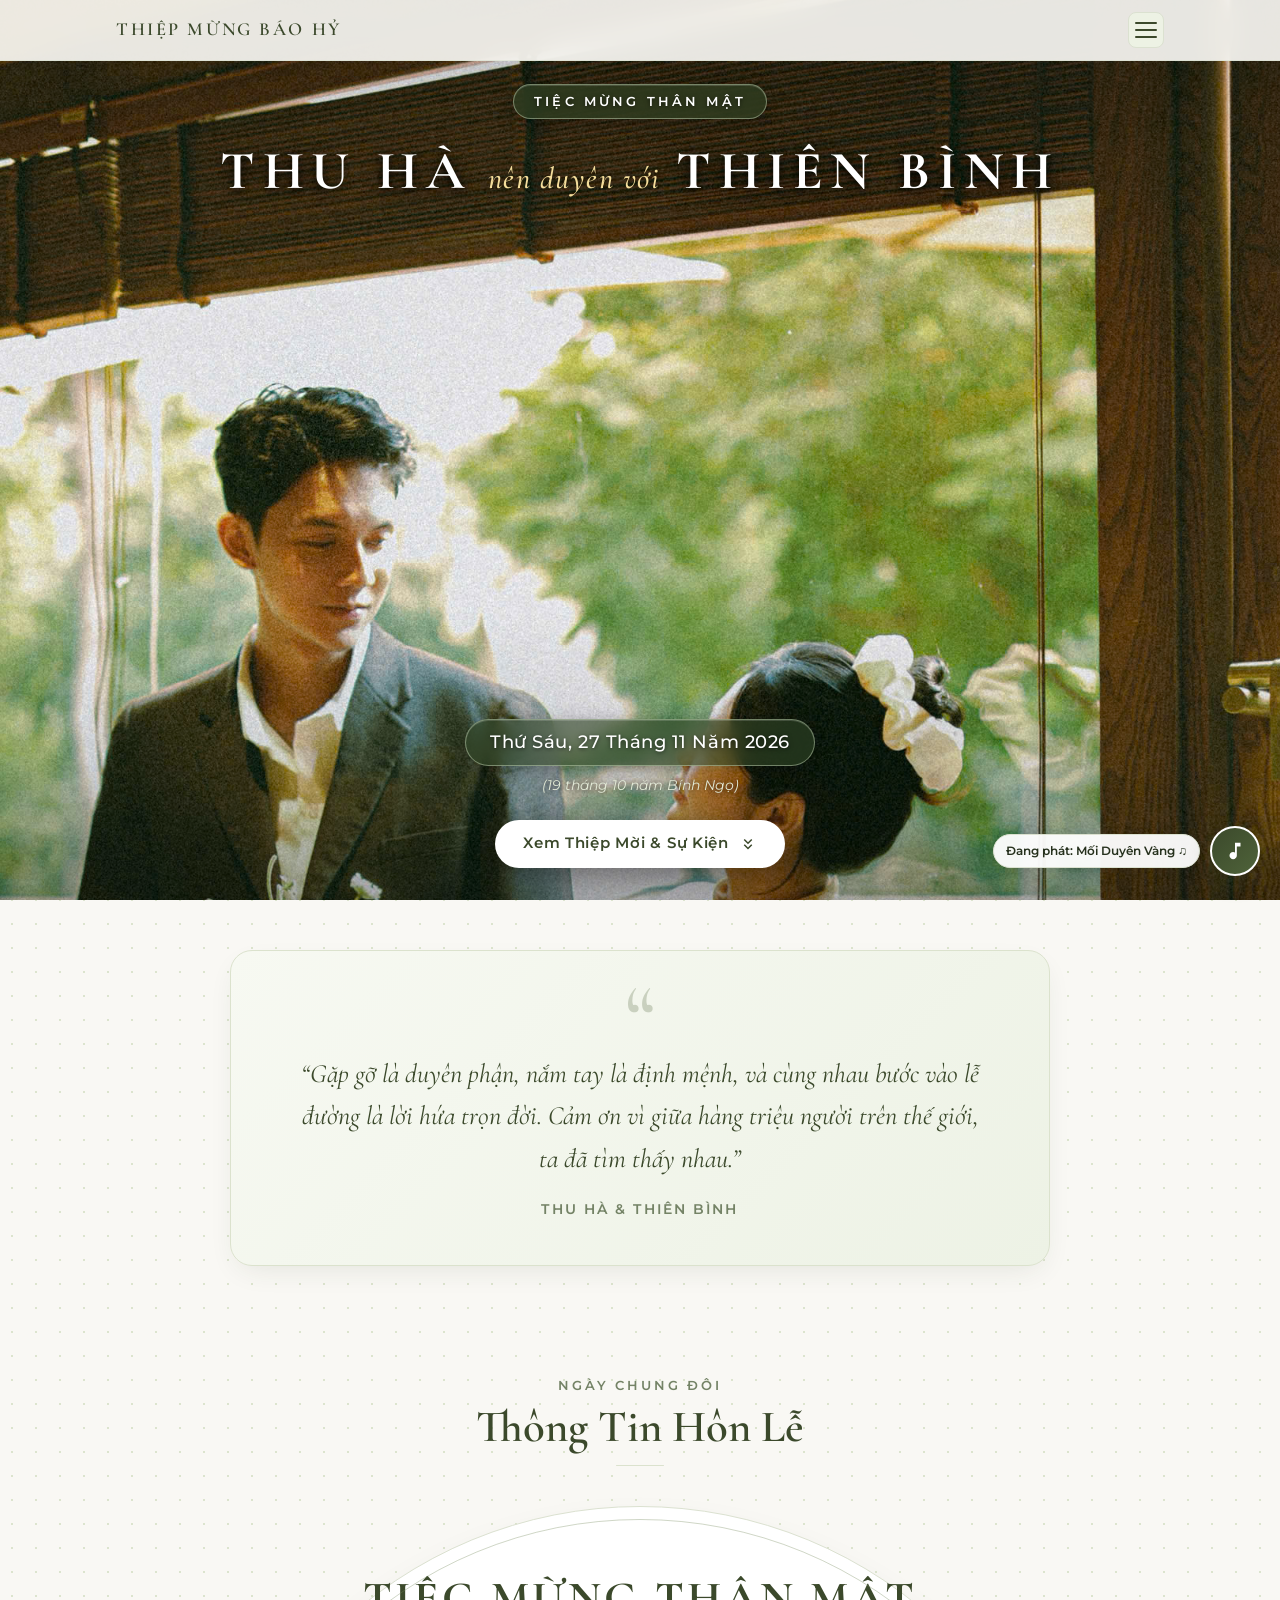
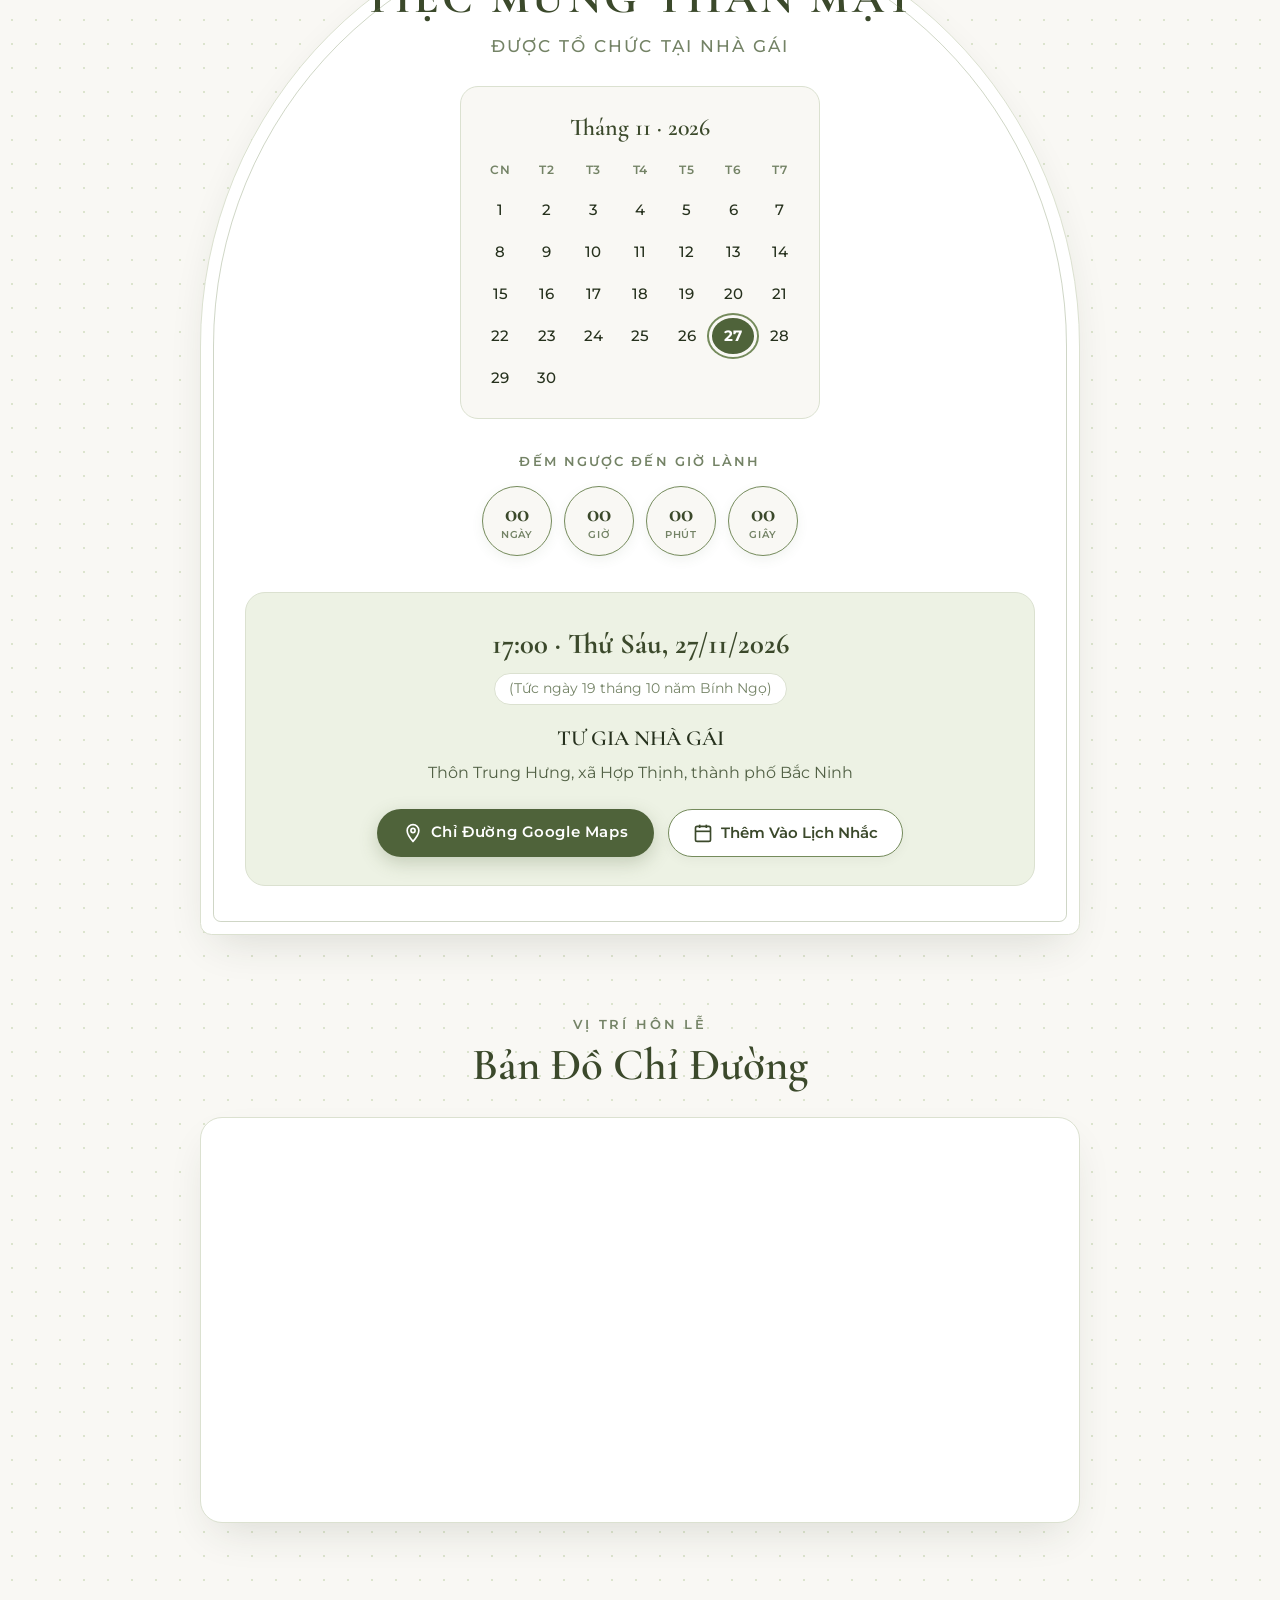
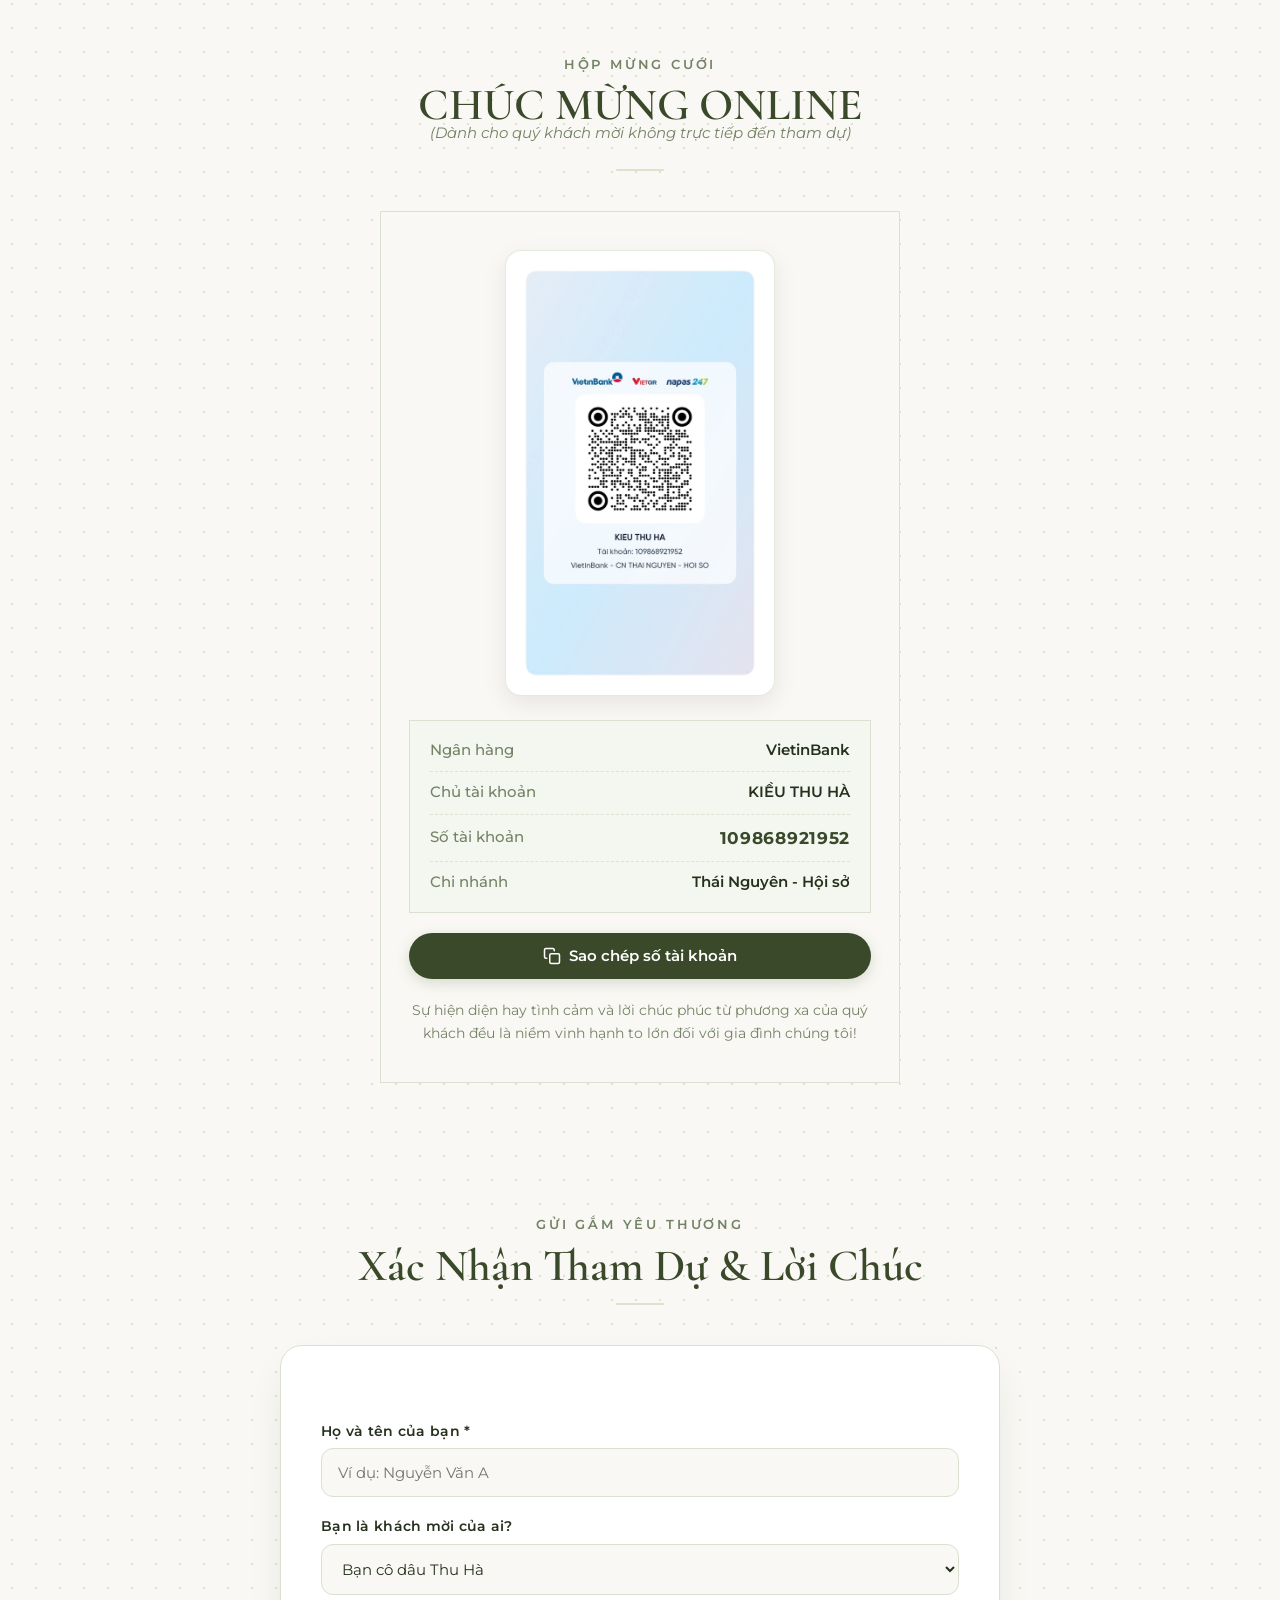
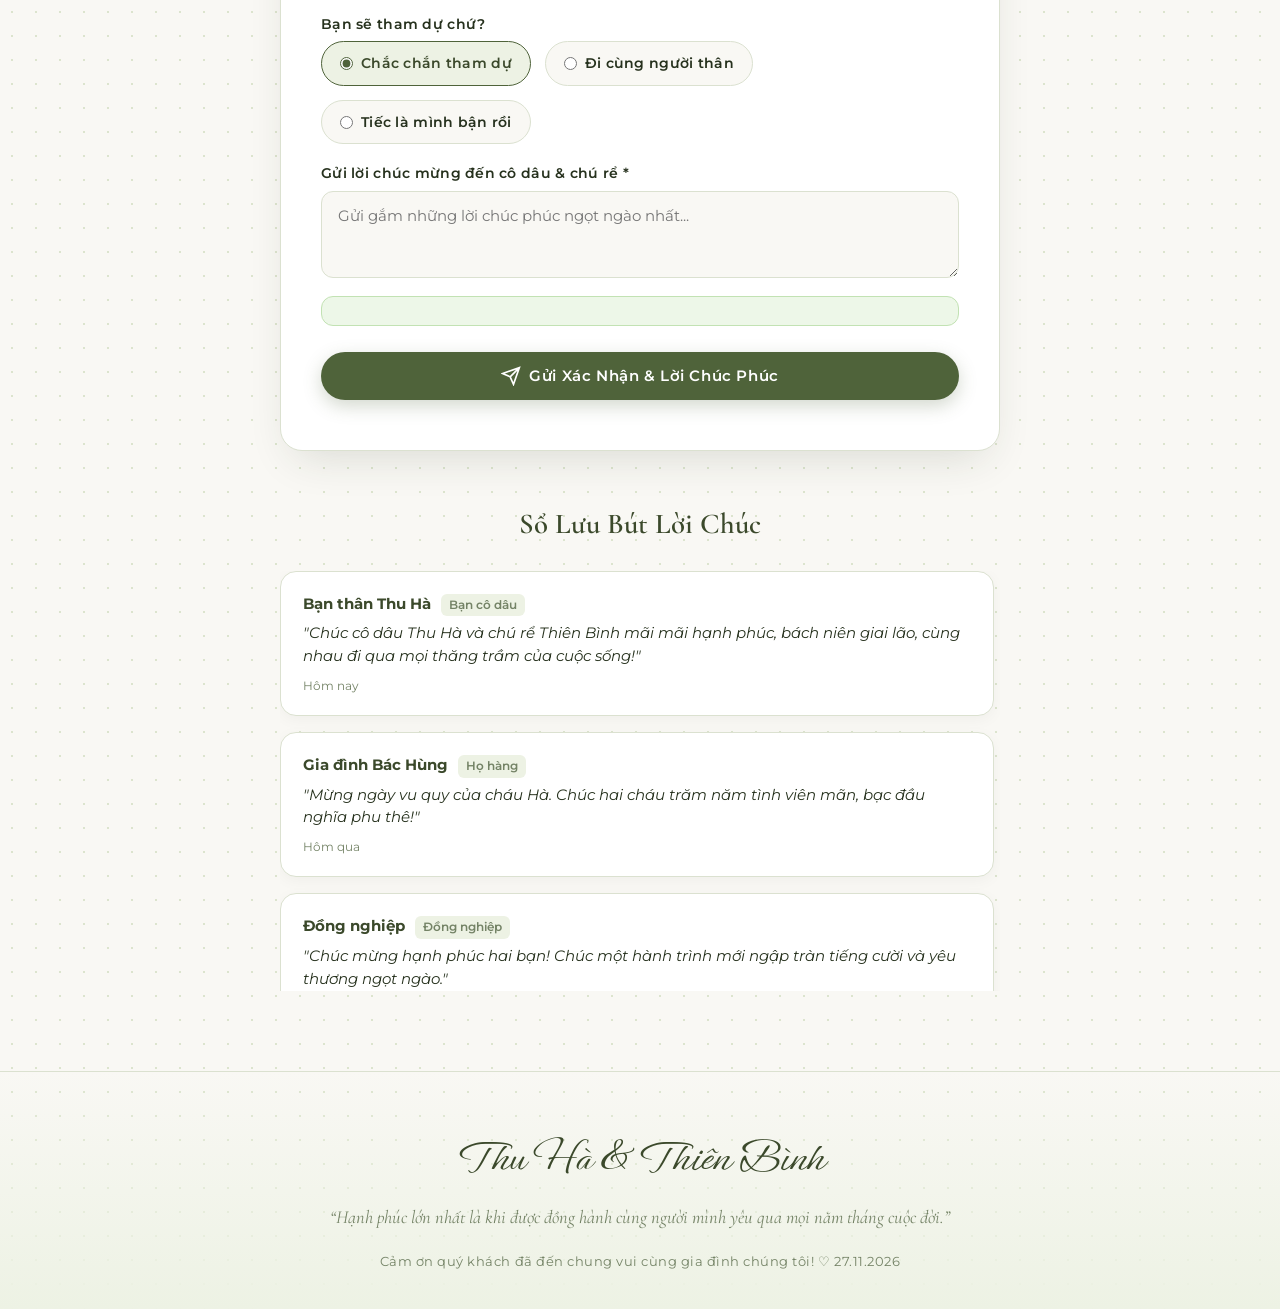
==== index.html @ 96d3a3e3 "Cập nhật giờ cưới từ 9h:00 sang 17h:00 ngày 27/11/2026" ====
<!DOCTYPE html>
<html lang="vi">
<head>
  <meta charset="utf-8">
  <meta name="viewport" content="width=device-width, initial-scale=1.0, viewport-fit=cover">
  <meta http-equiv="X-UA-Compatible" content="IE=edge">
  
  <title>Tiệc Mừng Thân Mật | Kiều Thu Hà &amp; Nguyễn Hoàng Thiên Bình</title>
  
  <!-- SEO & Social OpenGraph (Zalo / Facebook / Messenger preview) -->
  <meta name="description" content="Thiệp cưới Kiều Thu Hà &amp; Nguyễn Hoàng Thiên Bình. Trân trọng kính mời quý khách tham dự Tiệc Mừng Thân Mật tại Nhà Gái vào lúc 17:00 ngày 27/11/2026 tại Thôn Trung Hưng, Hợp Thịnh, Bắc Ninh.">
  <meta property="og:type" content="website">
  <meta property="og:title" content="Tiệc Mừng Thân Mật: Kiều Thu Hà &amp; Nguyễn Hoàng Thiên Bình">
  <meta property="og:description" content="Trân trọng kính mời quý khách đến chung vui cùng gia đình chúng tôi vào lúc 17h00 ngày 27/11/2026.">
  <meta property="og:image" content="img/hero-banner.jpg">
  <meta name="theme-color" content="#4f633a">

  <!-- Favicons -->
  <link rel="icon" type="image/svg+xml" href="favicon.svg">
  <link rel="icon" type="image/png" sizes="32x32" href="favicon-32x32.png">
  <link rel="icon" type="image/png" sizes="16x16" href="favicon-16x16.png">
  <link rel="apple-touch-icon" sizes="180x180" href="apple-touch-icon.png">
  <link rel="shortcut icon" href="favicon.ico">

  <!-- Google Fonts: Botanical & Calligraphy style -->
  <link rel="preconnect" href="https://fonts.googleapis.com">
  <link rel="preconnect" href="https://fonts.gstatic.com" crossorigin>
  <link href="https://fonts.googleapis.com/css2?family=Alex+Brush&family=Cormorant+Garamond:ital,wght@0,400;0,600;0,700;1,400&family=Ephesis&family=Montserrat:ital,wght@0,300;0,400;0,500;0,600;0,700;1,400&family=Playfair+Display:ital,wght@0,400;0,600;0,700;1,400&display=swap" rel="stylesheet">

  <!-- Stylesheet -->
  <link rel="stylesheet" href="css/style.css?v=20261023_2055">
</head>
<body>

  <!-- Background Audio (Mối Duyên Vàng) -->
  <audio id="bg-music" loop preload="auto">
    <source src="audio/moi-duyen-vang.mp3" type="audio/mpeg">
    <source src="audio/beautiful-in-white.mp3" type="audio/mpeg">
    <source src="audio/wedding-music.mp3" type="audio/mpeg">
  </audio>

  <!-- Floating Music Player Widget -->
  <div class="music-widget">
    <span class="music-tooltip" id="music-tooltip">Chạm để nghe: Mối Duyên Vàng ♫</span>
    <button class="music-disc-btn" id="music-toggle-btn" type="button" aria-label="Bật hoặc tắt nhạc nền">
      <svg viewBox="0 0 24 24">
        <path d="M12 3v10.55c-.59-.34-1.27-.55-2-.55-2.21 0-4 1.79-4 4s1.79 4 4 4 4-1.79 4-4V7h4V3h-6z"/>
      </svg>
    </button>
  </div>

  <!-- Sticky Navigation Bar -->
  <header class="wd-navbar">
    <div class="wd-nav-inner">
      <!-- Logo / Title -->
      <a href="#top" class="wd-brand">
        <span>THIỆP MỪNG BÁO HỶ</span>
      </a>

      <!-- Desktop Navigation Links -->
      <ul class="wd-menu-links">
        <li><a href="#event">Sự Kiện</a></li>
        <li><a href="#location">Địa Điểm</a></li>
        <li><a href="#gift">Mừng Online</a></li>
        <li><a href="#rsvp">Gửi Lời Chúc</a></li>
      </ul>

      <!-- Mobile Hamburger Button -->
      <button class="wd-menu-btn" id="menu-toggle-btn" type="button" aria-label="Mở menu">
        <span></span>
        <span></span>
        <span></span>
      </button>
    </div>

    <!-- Mobile Drawer -->
    <div class="wd-mobile-drawer" id="mobile-drawer">
      <ul class="wd-mobile-links">
        <li>
          <a href="#event">
            <span class="nav-icon-badge">
              <svg class="nav-svg" viewBox="0 0 24 24" fill="none" stroke="currentColor" stroke-width="1.8" stroke-linecap="round" stroke-linejoin="round">
                <rect x="3" y="4" width="18" height="18" rx="2" ry="2"/>
                <line x1="16" y1="2" x2="16" y2="6"/>
                <line x1="8" y1="2" x2="8" y2="6"/>
                <line x1="3" y1="10" x2="21" y2="10"/>
                <circle cx="12" cy="15" r="1.5" fill="currentColor"/>
              </svg>
            </span>
            <span class="nav-link-text">Tiệc Mừng &amp; Đếm Ngược</span>
            <svg class="nav-chevron" viewBox="0 0 24 24" fill="none" stroke="currentColor" stroke-width="2" stroke-linecap="round" stroke-linejoin="round"><path d="M9 18l6-6-6-6"/></svg>
          </a>
        </li>
        <li>
          <a href="#location">
            <span class="nav-icon-badge">
              <svg class="nav-svg" viewBox="0 0 24 24" fill="none" stroke="currentColor" stroke-width="1.8" stroke-linecap="round" stroke-linejoin="round">
                <path d="M12 2C8.13 2 5 5.13 5 9c0 5.25 7 13 7 13s7-7.75 7-13c0-3.87-3.13-7-7-7z"/>
                <circle cx="12" cy="9" r="2.5"/>
              </svg>
            </span>
            <span class="nav-link-text">Bản Đồ &amp; Chỉ Đường</span>
            <svg class="nav-chevron" viewBox="0 0 24 24" fill="none" stroke="currentColor" stroke-width="2" stroke-linecap="round" stroke-linejoin="round"><path d="M9 18l6-6-6-6"/></svg>
          </a>
        </li>
        <li>
          <a href="#gift">
            <span class="nav-icon-badge">
              <svg class="nav-svg" viewBox="0 0 24 24" fill="none" stroke="currentColor" stroke-width="1.8" stroke-linecap="round" stroke-linejoin="round">
                <rect x="3" y="8" width="18" height="13" rx="2"></rect>
                <path d="M12 8v13"></path>
                <path d="M19 12H5"></path>
                <path d="M12 8a2.5 2.5 0 0 0 0-5 2.5 2.5 0 0 0-4 2.5H12z"></path>
                <path d="M12 8a2.5 2.5 0 0 1 0-5 2.5 2.5 0 0 1 4 2.5H12z"></path>
              </svg>
            </span>
            <span class="nav-link-text">Mừng Cưới Online (QR)</span>
            <svg class="nav-chevron" viewBox="0 0 24 24" fill="none" stroke="currentColor" stroke-width="2" stroke-linecap="round" stroke-linejoin="round"><path d="M9 18l6-6-6-6"/></svg>
          </a>
        </li>
        <li>
          <a href="#rsvp">
            <span class="nav-icon-badge">
              <svg class="nav-svg" viewBox="0 0 24 24" fill="none" stroke="currentColor" stroke-width="1.8" stroke-linecap="round" stroke-linejoin="round">
                <path d="M4 4h16c1.1 0 2 .9 2 2v12c0 1.1-.9 2-2 2H4c-1.1 0-2-.9-2-2V6c0-1.1.9-2 2-2z"/>
                <polyline points="22,6 12,13 2,6"/>
              </svg>
            </span>
            <span class="nav-link-text">Xác Nhận Tham Dự &amp; Lời Chúc</span>
            <svg class="nav-chevron" viewBox="0 0 24 24" fill="none" stroke="currentColor" stroke-width="2" stroke-linecap="round" stroke-linejoin="round"><path d="M9 18l6-6-6-6"/></svg>
          </a>
        </li>
      </ul>
    </div>
  </header>

  <!-- ========================================================================
       HERO BANNER (FULL SCREEN BANNER THEO YÊU CẦU CÔ DÂU)
       ======================================================================== -->
  <section class="hero-section hero-fullscreen" id="top" style="background-image: url('img/hero-banner.jpg'); background-size: cover; background-position: center top;">
    <!-- Ảnh cưới full màn hình & lớp phủ gradient điện ảnh -->
    <div class="hero-bg-media">
      <img src="img/hero-banner.jpg" id="hero-banner-img" alt="Ảnh cưới Kiều Thu Hà &amp; Nguyễn Hoàng Thiên Bình" fetchpriority="high">
      <div class="hero-gradient-overlay"></div>
    </div>

    <div class="hero-content">
      <!-- Khối chữ phía trên: nổi trên phông rèm cửa, tránh gương mặt cặp đôi -->
      <div class="hero-top-block">
        <div class="hero-ceremony-tag">
          Tiệc Mừng Thân Mật
        </div>

        <div class="hero-names">
          <span class="name">THU HÀ</span>
          <span class="hero-connector">nên duyên với</span>
          <span class="name">THIÊN BÌNH</span>
        </div>
      </div>

      <!-- Khoảng sáng tự nhiên dành riêng cho nụ cười và gương mặt của cô dâu chú rể -->
      <div class="hero-face-clearance" aria-hidden="true"></div>

      <!-- Khối ngày cưới và nút xem thiệp phía dưới -->
      <div class="hero-bottom-block">
        <div class="hero-date-badge">
          Thứ Sáu, <b>27 tháng 11 năm 2026</b>
        </div>
        <p class="hero-lunar-date">(Nhằm ngày 19 tháng 10 năm Bính Ngọ)</p>

        <div class="hero-invite-action">
          <a href="#event" class="hero-scroll-invite">
            <span>Xem Thiệp Mời &amp; Sự Kiện</span>
            <svg width="18" height="18" viewBox="0 0 24 24" fill="none" stroke="currentColor" stroke-width="2">
              <path d="M7 13l5 5 5-5M7 6l5 5 5-5"/>
            </svg>
          </a>
        </div>
      </div>
    </div>
  </section>



  <!-- ========================================================================
       ARTISTIC QUOTE / THÔNG ĐIỆP TÌNH YÊU
       ======================================================================== -->
  <section class="quote-section">
    <div class="container">
      <div class="quote-card">
        <p class="quote-text">
          “Gặp gỡ là duyên phận, nắm tay là định mệnh, và cùng nhau bước vào lễ đường là lời hứa trọn đời. Cảm ơn vì giữa hàng triệu người trên thế giới, ta đã tìm thấy nhau.”
        </p>
        <span class="quote-author">Thu Hà &amp; Thiên Bình</span>
      </div>
    </div>
  </section>

  <!-- ========================================================================
       SỰ KIỆN: LỄ VU QUY & LỊCH THÁNG 11/2026 & COUNTDOWN
       ======================================================================== -->
  <section class="event-section" id="event">
    <div class="container">
      <div class="sec-header">
        <span class="sec-subtitle">Ngày Chung Đôi</span>
        <h2 class="sec-title">Thông Tin Hôn Lễ</h2>
        <div class="sec-divider"></div>
      </div>

      <div class="event-container-card">
        <h3 class="ceremony-main-title">TIỆC MỪNG THÂN MẬT</h3>
        <p class="ceremony-sub">Được Tổ Chức Tại Nhà Gái</p>

        <!-- Tờ Lịch Tháng 11 Năm 2026 -->
        <div class="wedding-calendar">
          <div class="cal-header">Tháng 11 · 2026</div>
          <div class="cal-grid">
            <span class="cal-day-label">CN</span>
            <span class="cal-day-label">T2</span>
            <span class="cal-day-label">T3</span>
            <span class="cal-day-label">T4</span>
            <span class="cal-day-label">T5</span>
            <span class="cal-day-label">T6</span>
            <span class="cal-day-label">T7</span>

            <!-- Hàng 1 -->
            <span class="cal-date">1</span>
            <span class="cal-date">2</span>
            <span class="cal-date">3</span>
            <span class="cal-date">4</span>
            <span class="cal-date">5</span>
            <span class="cal-date">6</span>
            <span class="cal-date">7</span>

            <!-- Hàng 2 -->
            <span class="cal-date">8</span>
            <span class="cal-date">9</span>
            <span class="cal-date">10</span>
            <span class="cal-date">11</span>
            <span class="cal-date">12</span>
            <span class="cal-date">13</span>
            <span class="cal-date">14</span>

            <!-- Hàng 3 -->
            <span class="cal-date">15</span>
            <span class="cal-date">16</span>
            <span class="cal-date">17</span>
            <span class="cal-date">18</span>
            <span class="cal-date">19</span>
            <span class="cal-date">20</span>
            <span class="cal-date">21</span>

            <!-- Hàng 4 -->
            <span class="cal-date">22</span>
            <span class="cal-date">23</span>
            <span class="cal-date">24</span>
            <span class="cal-date">25</span>
            <span class="cal-date">26</span>
            <!-- Ngày tiệc mừng: Thứ Sáu 27/11/2026 -->
            <span class="cal-date wedding-day" aria-label="Ngày tiệc mừng: 27 tháng 11">27</span>
            <span class="cal-date">28</span>

            <!-- Hàng 5 -->
            <span class="cal-date">29</span>
            <span class="cal-date">30</span>
            <span class="cal-date" style="opacity:0"></span>
            <span class="cal-date" style="opacity:0"></span>
            <span class="cal-date" style="opacity:0"></span>
            <span class="cal-date" style="opacity:0"></span>
            <span class="cal-date" style="opacity:0"></span>
          </div>
        </div>

        <!-- Đồng Hồ Đếm Ngược -->
        <div class="countdown-container">
          <div class="countdown-title">Đếm ngược đến giờ lành</div>
          <div class="countdown-timer">
            <div class="countdown-item">
              <span class="countdown-num" id="cd-days">--</span>
              <span class="countdown-label">Ngày</span>
            </div>
            <div class="countdown-item">
              <span class="countdown-num" id="cd-hours">--</span>
              <span class="countdown-label">Giờ</span>
            </div>
            <div class="countdown-item">
              <span class="countdown-num" id="cd-minutes">--</span>
              <span class="countdown-label">Phút</span>
            </div>
            <div class="countdown-item">
              <span class="countdown-num" id="cd-seconds">--</span>
              <span class="countdown-label">Giây</span>
            </div>
          </div>
        </div>

        <!-- Chi Tiết Giờ Giấc & Địa Điểm -->
        <div class="ceremony-details-box">
          <div class="ceremony-time-large">17:00 · Thứ Sáu, 27/11/2026</div>
          <div class="ceremony-lunar-highlight">(Tức ngày 19 tháng 10 năm Bính Ngọ)</div>
          
          <h4 class="ceremony-venue-name">TƯ GIA NHÀ GÁI</h4>
          <p class="ceremony-venue-address">
            Thôn Trung Hưng, xã Hợp Thịnh, thành phố Bắc Ninh
          </p>

          <div class="ceremony-actions">
            <a href="https://maps.app.goo.gl/4cpB2ekW9P5ouQrS6" target="_blank" rel="noopener noreferrer" class="btn-primary">
              <svg width="20" height="20" viewBox="0 0 24 24" fill="none" stroke="currentColor" stroke-width="2">
                <path d="M12 2C8.13 2 5 5.13 5 9c0 5.25 7 13 7 13s7-7.75 7-13c0-3.87-3.13-7-7-7z"/>
                <circle cx="12" cy="9" r="2.5"/>
              </svg>
              <span>Chỉ Đường Google Maps</span>
            </a>

            <button type="button" class="btn-secondary" id="btn-add-calendar">
              <svg width="20" height="20" viewBox="0 0 24 24" fill="none" stroke="currentColor" stroke-width="2">
                <rect x="3" y="4" width="18" height="18" rx="2" ry="2"/>
                <line x1="16" y1="2" x2="16" y2="6"/>
                <line x1="8" y1="2" x2="8" y2="6"/>
                <line x1="3" y1="10" x2="21" y2="10"/>
              </svg>
              <span>Thêm Vào Lịch Nhắc</span>
            </button>
          </div>
        </div>

      </div>
    </div>
  </section>

  <!-- ========================================================================
       BẢN ĐỒ VỊ TRÍ
       ======================================================================== -->
  <section class="map-section" id="location">
    <div class="container">
      <div class="sec-header" style="margin-bottom:24px;">
        <span class="sec-subtitle">Vị Trí Hôn Lễ</span>
        <h2 class="sec-title">Bản Đồ Chỉ Đường</h2>
      </div>

      <div class="map-wrapper">
        <div class="map-iframe-container">
          <!-- Google Maps Embed for Thôn Trung Hưng, Hợp Thịnh, Bắc Ninh -->
          <iframe 
            src="https://maps.google.com/maps?q=21.3123181,105.9177815&amp;hl=vi&amp;z=16&amp;output=embed"
            title="Bản đồ vị trí Nhà Gái: Thôn Trung Hưng, Hợp Thịnh, Bắc Ninh"
            loading="lazy" 
            allowfullscreen>
          </iframe>
        </div>
      </div>
    </div>
  </section>

  <!-- ========================================================================
       CHÚC MỪNG ONLINE (QR CODE MỪNG CƯỚI)
       ======================================================================== -->
  <section class="gift-section" id="gift">
    <div class="container">
      <div class="sec-header">
        <span class="sec-subtitle">Hộp Mừng Cưới</span>
        <h2 class="sec-title">CHÚC MỪNG ONLINE</h2>
        <p class="gift-note-text">(Dành cho quý khách mời không trực tiếp đến tham dự)</p>
        <div class="sec-divider"></div>
      </div>

      <div class="gift-card">
        <div class="gift-qr-wrapper">
          <img src="img/QRcode.jpeg" alt="Mã QR mừng cưới Kiều Thu Hà - VietinBank" class="gift-qr-img" loading="lazy">
        </div>

        <div class="gift-bank-info">
          <div class="gift-info-row">
            <span class="gift-info-label">Ngân hàng</span>
            <span class="gift-info-value">VietinBank</span>
          </div>
          <div class="gift-info-row">
            <span class="gift-info-label">Chủ tài khoản</span>
            <span class="gift-info-value">KIỀU THU HÀ</span>
          </div>
          <div class="gift-info-row">
            <span class="gift-info-label">Số tài khoản</span>
            <span class="gift-info-value acc-number" id="acc-number-text">109868921952</span>
          </div>
          <div class="gift-info-row">
            <span class="gift-info-label">Chi nhánh</span>
            <span class="gift-info-value">Thái Nguyên - Hội sở</span>
          </div>
        </div>

        <button type="button" class="btn-copy-acc" id="copy-acc-btn" aria-label="Sao chép số tài khoản">
          <svg width="18" height="18" viewBox="0 0 24 24" fill="none" stroke="currentColor" stroke-width="2" stroke-linecap="round" stroke-linejoin="round">
            <rect x="9" y="9" width="13" height="13" rx="2" ry="2"></rect>
            <path d="M5 15H4a2 2 0 0 1-2-2V4a2 2 0 0 1 2-2h9a2 2 0 0 1 2 2v1"></path>
          </svg>
          <span>Sao chép số tài khoản</span>
        </button>

        <p class="gift-gratitude">
          Sự hiện diện hay tình cảm và lời chúc phúc từ phương xa của quý khách đều là niềm vinh hạnh to lớn đối với gia đình chúng tôi!
        </p>
      </div>
    </div>
  </section>

  <!-- ========================================================================
       RSVP XÁC NHẬN & SỔ LƯU BÚT LỜI CHÚC
       ======================================================================== -->
  <section class="rsvp-wishes-section" id="rsvp">
    <div class="container">
      
      <div class="sec-header">
        <span class="sec-subtitle">Gửi Gắm Yêu Thương</span>
        <h2 class="sec-title">Xác Nhận Tham Dự &amp; Lời Chúc</h2>
        <div class="sec-divider"></div>
      </div>

      <!-- Form Xác Nhận -->
      <div class="rsvp-box">
        <form class="rsvp-form" id="rsvp-form">
          
          <div class="form-group">
            <label for="guest-name">Họ và tên của bạn *</label>
            <input type="text" id="guest-name" class="form-input" placeholder="Ví dụ: Nguyễn Văn A" required>
          </div>

          <div class="form-group">
            <label for="guest-role">Bạn là khách mời của ai?</label>
            <select id="guest-role" class="form-select">
              <option value="Bạn cô dâu Thu Hà">Bạn cô dâu Thu Hà</option>
              <option value="Bạn chú rể Thiên Bình">Bạn chú rể Thiên Bình</option>
              <option value="Họ hàng nhà gái">Họ hàng nhà gái</option>
              <option value="Họ hàng nhà trai">Họ hàng nhà trai</option>
              <option value="Đồng nghiệp">Đồng nghiệp</option>
              <option value="Bạn chung cả hai">Bạn chung cả hai</option>
            </select>
          </div>

          <div class="form-group">
            <label>Bạn sẽ tham dự chứ?</label>
            <div class="form-radio-group">
              <label class="radio-pill">
                <input type="radio" name="attend" value="Chắc chắn tham dự" checked>
                <span>Chắc chắn tham dự</span>
              </label>
              <label class="radio-pill">
                <input type="radio" name="attend" value="Đi cùng người thân (2 người)">
                <span>Đi cùng người thân</span>
              </label>
              <label class="radio-pill">
                <input type="radio" name="attend" value="Rất tiếc không thể đến">
                <span>Tiếc là mình bận rồi</span>
              </label>
            </div>
          </div>

          <div class="form-group">
            <label for="guest-message">Gửi lời chúc mừng đến cô dâu &amp; chú rể *</label>
            <textarea id="guest-message" class="form-textarea" rows="3" placeholder="Gửi gắm những lời chúc phúc ngọt ngào nhất..." required></textarea>
          </div>

          <div class="rsvp-alert success" id="rsvp-alert"></div>

          <button type="submit" class="btn-primary" style="width:100%;justify-content:center;margin-top:8px;">
            <svg width="20" height="20" viewBox="0 0 24 24" fill="none" stroke="currentColor" stroke-width="2">
              <path d="M22 2L11 13M22 2l-7 20-4-9-9-4 20-7z"/>
            </svg>
            <span>Gửi Xác Nhận &amp; Lời Chúc Phúc</span>
          </button>
        </form>
      </div>

      <!-- Sổ Lưu Bút Danh Sách Lời Chúc -->
      <div class="wishes-stream-wrapper">
        <h3 class="wishes-stream-title">Sổ Lưu Bút Lời Chúc</h3>
        <div class="wishes-list" id="wishes-list">
          <!-- Các lời chúc sẽ được JavaScript tự động đổ vào đây -->
        </div>
      </div>

    </div>
  </section>

  <!-- ========================================================================
       FOOTER
       ======================================================================== -->
  <footer class="wedding-footer">
    <div class="container">
      <div class="footer-names">Thu&nbsp;Hà &amp; Thiên&nbsp;Bình</div>
      <p class="footer-quote">
        “Hạnh phúc lớn nhất là khi được đồng hành cùng người mình yêu qua mọi năm tháng cuộc đời.”
      </p>
      <div class="footer-copy">
        Cảm ơn quý khách đã đến chung vui cùng gia đình chúng tôi! ♡ 27.11.2026
      </div>
    </div>
  </footer>

  <!-- ========================================================================
       LIGHTBOX MODAL
       ======================================================================== -->
  <div class="lightbox-modal" id="lightbox-modal" aria-hidden="true" role="dialog">
    <div class="lightbox-content">
      <button class="lightbox-close-btn" id="lightbox-close" type="button" aria-label="Đóng">&times;</button>
      <button class="lightbox-nav-btn lightbox-prev" id="lightbox-prev" type="button" aria-label="Ảnh trước">&#10094;</button>
      <img src="" alt="Ảnh cưới phóng to" class="lightbox-img" id="lightbox-img">
      <button class="lightbox-nav-btn lightbox-next" id="lightbox-next" type="button" aria-label="Ảnh tiếp theo">&#10095;</button>
    </div>
  </div>

  <!-- JavaScript -->
  <script src="js/main.js?v=20261023_2045"></script>
</body>
</html>
---- css/style.css ----
/* ==========================================================================
   THIỆP CƯỚI ONLINE - GIAO DIỆN VƯỜN HOA (BOTANICAL SAGE GARDEN)
   Cô dâu: Kiều Thu Hà & Chú rể: Nguyễn Hoàng Thiên Bình
   Tối ưu Mobile First, Chuẩn Static Web cho GitHub Pages (github.io)
   ========================================================================== */

:root {
  --sage-dark: #3b492b;
  --sage: #4f633a;
  --sage-medium: #758b5c;
  --sage-light: #dbe2cd;
  --sage-pale: #edf2e4;
  --paper: #f9f8f4;
  --paper-card: #ffffff;
  --ink: #26311d;
  --ink-light: #526145;
  --muted: #748366;
  --gold: #bda055;
  --gold-light: #f4ecdc;
  --border-line: #dbe1d0;
  --shadow-soft: 0 10px 30px -10px rgba(45, 59, 33, 0.12);
  --shadow-card: 0 18px 45px -15px rgba(38, 49, 29, 0.16);
  --radius-arch: 999px 999px 20px 20px;
  --radius-arch-card: 999px 999px 26px 26px;
  --radius-card: 22px;
  --radius-pill: 999px;

  /* Typography */
  --font-cursive: 'Ephesis', 'Alex Brush', cursive;
  --font-serif: 'Cormorant Garamond', 'Playfair Display', Georgia, serif;
  --font-sans: 'Montserrat', -apple-system, BlinkMacSystemFont, "Segoe UI", Roboto, sans-serif;

  /* Sprig SVG Mask */
  --sprig: url("data:image/svg+xml,%3Csvg xmlns='http://www.w3.org/2000/svg' viewBox='0 0 60 90'%3E%3Cg fill='none' stroke='%234f633a' stroke-width='1.5' stroke-linecap='round' stroke-linejoin='round'%3E%3Cpath d='M30 88C31 66 27 44 33 20'/%3E%3Cpath d='M30 70c-10-1-17-8-19-17 10 1 17 8 19 17zM30 70c-6-6-12-11-19-17'/%3E%3Cpath d='M31 56c9-3 15-10 15-19-9 2-14 10-15 19zM31 56c4-7 9-13 15-19'/%3E%3Cpath d='M31 42c-8-3-13-10-13-18 8 2 12 9 13 18z'/%3E%3Cpath d='M33 20c-5-2-7-8-3-11 3 2 4 7 3 11zM33 20c1-5 5-9 9-8-1 4-5 8-9 8zM33 20c-4 1-9-1-10-5 4-1 8 1 10 5zM33 20c4 2 6 7 4 10-3-2-5-6-4-10z'/%3E%3C/g%3E%3Ccircle cx='33' cy='20' r='2' fill='%234f633a'/%3E%3C/svg%3E");
}

/* Reset & Base */
*, *::before, *::after {
  box-sizing: border-box;
  margin: 0;
  padding: 0;
}

html {
  scroll-behavior: smooth;
  -webkit-text-size-adjust: 100%;
  font-size: 16px;
}

body {
  font-family: var(--font-sans);
  color: var(--ink);
  background-color: var(--paper);
  background-image: radial-gradient(#dce4ce 0.8px, transparent 0.8px);
  background-size: 24px 24px;
  line-height: 1.6;
  overflow-x: hidden;
  position: relative;
  -webkit-font-smoothing: antialiased;
}

img {
  max-width: 100%;
  height: auto;
  display: block;
}

a {
  color: inherit;
  text-decoration: none;
}

button {
  font-family: inherit;
  cursor: pointer;
  border: none;
  background: none;
}

/* Container */
.container {
  width: 100%;
  max-width: 1080px;
  margin: 0 auto;
  padding: 0 18px;
}

/* Floral / Petals Canvas */
.petals-container {
  position: fixed;
  top: 0;
  left: 0;
  width: 100%;
  height: 100%;
  pointer-events: none;
  z-index: 999;
  overflow: hidden;
}

.petal {
  position: absolute;
  top: -20px;
  pointer-events: none;
  animation: fallDown linear infinite;
  opacity: 0.85;
}

@keyframes fallDown {
  0% {
    transform: translateY(0) rotate(0deg) translateX(0);
    opacity: 0.9;
  }
  50% {
    transform: translateY(50vh) rotate(180deg) translateX(35px);
    opacity: 0.7;
  }
  100% {
    transform: translateY(105vh) rotate(360deg) translateX(-20px);
    opacity: 0;
  }
}

/* Minimalist Divider (Mặc định ẩn) */
.sprig-icon {
  display: none !important;
}

.sec-divider {
  display: flex;
  align-items: center;
  justify-content: center;
  margin: 10px auto 26px;
}

.sec-divider::before {
  content: "";
  display: block;
  width: 48px;
  height: 1.5px;
  background: var(--sage-light);
  border-radius: 2px;
}

.sec-divider::after {
  display: none;
}

/* ==========================================================================
   HIỆU ỨNG CÂY HOA THẢO MỘC THEO TEMPLATE (RIÊNG TRANG BINHHA.HTML)
   ========================================================================== */
body.has-floral-effects .sprig-icon {
  display: inline-block !important;
  width: 28px;
  height: 42px;
  background-color: var(--sage);
  -webkit-mask: var(--sprig) center / contain no-repeat;
  mask: var(--sprig) center / contain no-repeat;
  opacity: 0.85;
}

body.has-floral-effects .sec-divider {
  gap: 16px;
}

body.has-floral-effects .sec-divider::before,
body.has-floral-effects .sec-divider::after {
  content: "";
  display: block !important;
  width: 48px;
  height: 1px;
  background: linear-gradient(to right, transparent, var(--border-line), transparent);
}

body.has-floral-effects .cal-date.wedding-day::after {
  content: "" !important;
  display: block !important;
  position: absolute;
  top: -12px;
  right: -8px;
  width: 16px;
  height: 22px;
  background-color: var(--sage-dark);
  -webkit-mask: var(--sprig) center / contain no-repeat;
  mask: var(--sprig) center / contain no-repeat;
  transform: rotate(35deg);
}

body.has-floral-effects .wish-card::after {
  content: "" !important;
  display: block !important;
  position: absolute;
  top: 14px;
  right: 14px;
  width: 18px;
  height: 28px;
  background-color: var(--sage-light);
  -webkit-mask: var(--sprig) center / contain no-repeat;
  mask: var(--sprig) center / contain no-repeat;
  opacity: 0.7;
}

/* Navigation Bar */
.wd-navbar {
  position: fixed;
  top: 0;
  left: 0;
  width: 100%;
  z-index: 1000;
  background: rgba(249, 248, 244, 0.92);
  backdrop-filter: blur(12px);
  -webkit-backdrop-filter: blur(12px);
  border-bottom: 1px solid rgba(219, 225, 208, 0.7);
  transition: all 0.3s ease;
}

.wd-nav-inner {
  display: flex;
  align-items: center;
  justify-content: space-between;
  height: 60px;
  padding: 0 16px;
  max-width: 1080px;
  margin: 0 auto;
}

.wd-brand {
  display: flex;
  align-items: center;
  gap: 6px;
  font-family: var(--font-serif);
  font-size: clamp(0.95rem, 2.8vw, 1.15rem);
  font-weight: 600;
  color: var(--sage-dark);
  letter-spacing: 0.14em;
  text-transform: uppercase;
  text-decoration: none;
}

.wd-brand i {
  color: var(--gold);
  font-style: normal;
  font-size: 0.95rem;
}

.wd-menu-links {
  display: none;
  gap: 22px;
  list-style: none;
}

.wd-menu-links a {
  font-size: 0.9rem;
  font-weight: 500;
  color: var(--ink-light);
  letter-spacing: 0.04em;
  transition: color 0.2s ease;
  position: relative;
  padding: 4px 0;
}

.wd-menu-links a:hover,
.wd-menu-links a.active {
  color: var(--sage-dark);
}

.wd-menu-links a.active::after {
  content: "";
  position: absolute;
  bottom: -2px;
  left: 0;
  width: 100%;
  height: 2px;
  background-color: var(--sage);
  border-radius: 2px;
}

/* Mobile Menu Toggle Button */
.wd-menu-btn {
  display: flex;
  flex-direction: column;
  justify-content: center;
  gap: 5px;
  width: 36px;
  height: 36px;
  padding: 6px;
  background: var(--sage-pale);
  border-radius: 8px;
  border: 1px solid var(--border-line);
}

.wd-menu-btn span {
  display: block;
  height: 2px;
  width: 100%;
  background-color: var(--sage-dark);
  border-radius: 2px;
  transition: all 0.3s ease;
}

.wd-menu-btn.open span:nth-child(1) {
  transform: translateY(7px) rotate(45deg);
}

.wd-menu-btn.open span:nth-child(2) {
  opacity: 0;
}

.wd-menu-btn.open span:nth-child(3) {
  transform: translateY(-7px) rotate(-45deg);
}

/* Mobile Dropdown Menu */
.wd-mobile-drawer {
  display: none;
  position: absolute;
  top: 60px;
  left: 0;
  width: 100%;
  background: var(--paper);
  border-bottom: 1px solid var(--border-line);
  box-shadow: 0 16px 30px rgba(0, 0, 0, 0.08);
  padding: 16px 20px 24px;
}

.wd-mobile-drawer.open {
  display: block;
  animation: slideDown 0.25s ease-out;
}

@keyframes slideDown {
  from { opacity: 0; transform: translateY(-10px); }
  to { opacity: 1; transform: translateY(0); }
}

.wd-mobile-links {
  list-style: none;
  display: flex;
  flex-direction: column;
  gap: 10px;
}

.wd-mobile-links a {
  font-size: 0.96rem;
  font-weight: 500;
  color: var(--ink);
  display: flex;
  align-items: center;
  gap: 14px;
  padding: 10px 14px;
  border-radius: 14px;
  background: #ffffff;
  border: 1px solid var(--border-line);
  box-shadow: 0 2px 6px rgba(45, 59, 33, 0.04);
  text-decoration: none;
  transition: all 0.22s ease;
}

.wd-mobile-links a:hover,
.wd-mobile-links a:active {
  background: var(--sage-pale);
  border-color: var(--sage-medium);
  color: var(--sage-dark);
  transform: translateX(4px);
}

.nav-icon-badge {
  width: 36px;
  height: 36px;
  border-radius: 50%;
  background: var(--sage-pale);
  border: 1px solid var(--border-line);
  display: inline-flex;
  align-items: center;
  justify-content: center;
  color: var(--sage);
  flex-shrink: 0;
  transition: all 0.22s ease;
}

.wd-mobile-links a:hover .nav-icon-badge,
.wd-mobile-links a:active .nav-icon-badge {
  background: var(--sage);
  border-color: var(--sage);
  color: #ffffff;
}

.nav-svg {
  width: 18px;
  height: 18px;
  display: block;
}

.nav-link-text {
  flex: 1;
  font-weight: 500;
  letter-spacing: -0.01em;
}

.nav-chevron {
  width: 16px;
  height: 16px;
  color: var(--muted);
  opacity: 0.45;
  flex-shrink: 0;
  transition: transform 0.22s ease, opacity 0.22s ease, color 0.22s ease;
}

.wd-mobile-links a:hover .nav-chevron,
.wd-mobile-links a:active .nav-chevron {
  transform: translateX(3px);
  opacity: 0.9;
  color: var(--sage);
}

/* Floating Audio Player Widget */
.music-widget {
  position: fixed;
  bottom: 24px;
  right: 20px;
  z-index: 998;
  display: flex;
  align-items: center;
  gap: 10px;
}

.music-disc-btn {
  width: 50px;
  height: 50px;
  border-radius: 50%;
  background: linear-gradient(135deg, var(--sage-dark), var(--sage));
  color: #ffffff;
  display: flex;
  align-items: center;
  justify-content: center;
  box-shadow: 0 6px 20px rgba(45, 59, 33, 0.35);
  border: 2px solid #ffffff;
  position: relative;
  transition: transform 0.2s ease;
}

.music-disc-btn:hover {
  transform: scale(1.06);
}

.music-disc-btn.spinning {
  animation: spinRecord 4s linear infinite;
}

.music-disc-btn svg {
  width: 22px;
  height: 22px;
  fill: currentColor;
}

@keyframes spinRecord {
  from { transform: rotate(0deg); }
  to { transform: rotate(360deg); }
}

.music-tooltip {
  background: rgba(255, 255, 255, 0.95);
  color: var(--ink);
  padding: 6px 12px;
  border-radius: 999px;
  font-size: 0.75rem;
  font-weight: 600;
  box-shadow: 0 4px 15px rgba(0, 0, 0, 0.08);
  border: 1px solid var(--border-line);
  white-space: nowrap;
  pointer-events: none;
  opacity: 0;
  transform: translateX(10px);
  transition: all 0.3s ease;
}

.music-widget:hover .music-tooltip,
.music-tooltip.visible {
  opacity: 1;
  transform: translateX(0);
}

/* ==========================================================================
/* ==========================================================================
   HERO / FULLSCREEN BANNER SECTION (CHỮ NỔI TRỰC TIẾP TRÊN ẢNH CHÍNH)
   ========================================================================== */
.hero-section {
  position: relative;
  min-height: 100vh;
  min-height: 100dvh;
  display: flex;
  flex-direction: column;
  justify-content: space-between;
  text-align: center;
  overflow: hidden;
  padding: 0;
  background: #1a2216 url('../img/hero-banner.jpg') center top / cover no-repeat;
}

.hero-bg-media {
  position: absolute;
  inset: 0;
  width: 100%;
  height: 100%;
  z-index: 0;
  overflow: hidden;
  pointer-events: none;
}

.hero-bg-media img {
  width: 100%;
  height: 100%;
  object-fit: cover;
  object-position: center top;
  transform: scale(1.02);
  transform-origin: center top;
  transition: transform 8s ease-out;
}

.hero-gradient-overlay {
  position: absolute;
  inset: 0;
  background: linear-gradient(
    180deg,
    rgba(0, 0, 0, 0.22) 0%,
    rgba(0, 0, 0, 0.04) 18%,
    rgba(0, 0, 0, 0) 32%,
    rgba(0, 0, 0, 0) 68%,
    rgba(0, 0, 0, 0.08) 84%,
    rgba(0, 0, 0, 0.28) 100%
  );
  z-index: 1;
  pointer-events: none;
}

.hero-content {
  position: relative;
  z-index: 2;
  width: 100%;
  max-width: 1050px;
  margin: 0 auto;
  min-height: 100vh;
  min-height: 100dvh;
  display: flex;
  flex-direction: column;
  justify-content: space-between;
  align-items: center;
  padding: calc(env(safe-area-inset-top, 0px) + 84px) 20px calc(env(safe-area-inset-bottom, 0px) + 32px);
  box-sizing: border-box;
}

.hero-top-block {
  width: 100%;
  display: flex;
  flex-direction: column;
  align-items: center;
}

.hero-face-clearance {
  flex: 1;
  min-height: 110px;
  width: 100%;
  pointer-events: none;
}

.hero-bottom-block {
  width: 100%;
  display: flex;
  flex-direction: column;
  align-items: center;
}

.hero-ceremony-tag {
  display: inline-flex;
  align-items: center;
  justify-content: center;
  font-size: 0.82rem;
  font-weight: 600;
  text-transform: uppercase;
  letter-spacing: 0.24em;
  color: #ffffff;
  background: rgba(48, 68, 38, 0.62);
  backdrop-filter: blur(10px);
  -webkit-backdrop-filter: blur(10px);
  border: 1px solid rgba(210, 228, 196, 0.45);
  padding: 6px 20px;
  border-radius: var(--radius-pill);
  margin-bottom: 12px;
  box-shadow: 0 4px 18px rgba(0, 0, 0, 0.3), inset 0 1px 0 rgba(255, 255, 255, 0.15);
  text-shadow: 0 1px 4px rgba(0, 0, 0, 0.6);
}

.hero-title-thiep {
  font-family: var(--font-serif);
  font-size: clamp(1.15rem, 3.2vw, 1.55rem);
  font-weight: 500;
  letter-spacing: 0.22em;
  text-transform: uppercase;
  color: #f7eedc;
  margin-bottom: 6px;
  text-shadow: 0 2px 10px rgba(0, 0, 0, 0.8);
}

.hero-names {
  margin: 8px auto 16px;
  width: auto;
  max-width: 96vw;
  display: inline-flex;
  flex-direction: row;
  align-items: baseline;
  justify-content: center;
  flex-wrap: nowrap;
  gap: 16px;
}

.hero-names .name {
  display: inline-block;
  font-family: var(--font-serif);
  font-size: clamp(2.0rem, 4.2vw, 3.4rem);
  font-weight: 700;
  letter-spacing: 0.14em;
  text-transform: uppercase;
  line-height: 1.2;
  color: #ffffff;
  text-shadow: 0 4px 22px rgba(0, 0, 0, 0.92), 0 2px 8px rgba(0, 0, 0, 0.85);
  white-space: nowrap !important;
  text-wrap: nowrap !important;
  overflow: visible;
  text-align: center;
}

.hero-names .hero-connector {
  display: inline-flex;
  align-items: center;
  justify-content: center;
  font-family: var(--font-serif);
  font-style: italic;
  font-size: clamp(1.2rem, 2.4vw, 1.9rem);
  font-weight: 500;
  letter-spacing: 0.05em;
  color: #f5de9c;
  text-shadow: 0 2px 12px rgba(0, 0, 0, 0.9);
  white-space: nowrap !important;
  flex-shrink: 0;
}

.hero-names .hero-connector::before,
.hero-names .hero-connector::after {
  display: none !important;
}

/* Hero Date Badge */
.hero-date-badge {
  font-family: var(--font-sans);
  font-size: clamp(0.9rem, 2.7vw, 1.12rem);
  font-weight: 500;
  letter-spacing: 0.03em;
  color: #ffffff;
  background: rgba(48, 68, 38, 0.62);
  backdrop-filter: blur(10px);
  -webkit-backdrop-filter: blur(10px);
  border: 1px solid rgba(210, 228, 196, 0.45);
  padding: 8px 24px;
  border-radius: var(--radius-pill);
  display: inline-block;
  margin-bottom: 8px;
  box-shadow: 0 4px 18px rgba(0, 0, 0, 0.3), inset 0 1px 0 rgba(255, 255, 255, 0.15);
  text-shadow: 0 1px 4px rgba(0, 0, 0, 0.6);
}

.hero-date-badge b {
  color: #ffffff;
  font-weight: 600;
}

.hero-lunar-date {
  font-size: 0.88rem;
  color: #e5ecd9;
  font-style: italic;
  margin-bottom: 20px;
  text-shadow: 0 1px 6px rgba(0, 0, 0, 0.75);
}

.hero-invite-action {
  margin-top: 4px;
}

.hero-scroll-invite {
  display: inline-flex;
  align-items: center;
  gap: 10px;
  padding: 12px 28px;
  background: #ffffff;
  color: var(--sage-dark);
  border-radius: var(--radius-pill);
  font-size: 0.92rem;
  font-weight: 600;
  letter-spacing: 0.05em;
  text-decoration: none;
  box-shadow: 0 8px 28px rgba(0, 0, 0, 0.4);
  transition: all 0.25s ease;
}

.hero-scroll-invite:hover {
  background: var(--sage-pale);
  color: var(--sage);
  transform: translateY(-2px);
  box-shadow: 0 12px 32px rgba(0, 0, 0, 0.45);
}

/* ==========================================================================
   COUPLE & FAMILY SECTION (GIA ĐÌNH HAI BÊN - CÔ DÂU TRƯỚC)
   ========================================================================== */
.couple-section {
  padding: 60px 0;
  position: relative;
}

.sec-header {
  text-align: center;
  margin-bottom: 40px;
}

.sec-subtitle {
  font-size: 0.8rem;
  font-weight: 600;
  letter-spacing: 0.22em;
  text-transform: uppercase;
  color: var(--muted);
  display: block;
  margin-bottom: 4px;
}

.sec-title {
  font-family: var(--font-serif);
  font-size: clamp(2rem, 5vw, 2.8rem);
  font-weight: 600;
  color: var(--sage-dark);
  line-height: 1.2;
}

.couple-grid {
  display: grid;
  grid-template-columns: 1fr;
  gap: 32px;
  max-width: 860px;
  margin: 0 auto;
  align-items: stretch;
}

@media (min-width: 768px) {
  .couple-grid {
    grid-template-columns: repeat(2, minmax(0, 1fr)) !important;
    gap: 36px;
    align-items: stretch;
  }
}

.person-card {
  background: var(--paper-card);
  border-radius: var(--radius-card);
  padding: 28px 22px 26px;
  box-shadow: var(--shadow-card);
  border: 1px solid var(--border-line);
  text-align: center;
  position: relative;
  display: flex;
  flex-direction: column;
  align-items: center;
  height: 100%;
  width: 100%;
  box-sizing: border-box;
  transition: transform 0.3s ease, box-shadow 0.3s ease;
}

.person-card:hover {
  transform: translateY(-4px);
  box-shadow: 0 16px 40px rgba(45, 59, 33, 0.16);
}

/* Khung ảnh đồng bộ kích thước chuẩn 3:4 cho cả 2 bên */
.person-photo-frame,
.person-photo-arch,
.person-photo-circle {
  width: 100%;
  max-width: 320px;
  aspect-ratio: 3 / 4;
  border-radius: 18px;
  overflow: hidden;
  border: 3px solid #ffffff;
  box-shadow: 0 10px 26px rgba(45, 59, 33, 0.12);
  margin: 0 auto 20px;
  background: var(--sage-pale);
  position: relative;
  flex-shrink: 0;
}

.person-photo-frame img,
.person-photo-arch img,
.person-photo-circle img {
  width: 100%;
  height: 100%;
  object-fit: cover;
  transition: transform 0.5s ease;
}

/* Căn chỉnh tỉ lệ ảnh cô dâu và chú rể cân xứng mắt nhìn */
.photo-bride,
.person-card:first-child .person-photo-frame img,
.person-card:first-child .person-photo-arch img,
.person-card:first-child .person-photo-circle img {
  object-position: center 20%;
  transform: scale(1.08);
}

.photo-groom,
.person-card:last-child .person-photo-frame img,
.person-card:last-child .person-photo-arch img,
.person-card:last-child .person-photo-circle img {
  object-position: center 12%;
}

.person-card:hover .photo-bride,
.person-card:hover:first-child .person-photo-frame img,
.person-card:hover:first-child .person-photo-arch img,
.person-card:hover:first-child .person-photo-circle img {
  transform: scale(1.12);
}

.person-card:hover .photo-groom,
.person-card:hover:last-child .person-photo-frame img,
.person-card:hover:last-child .person-photo-arch img,
.person-card:hover:last-child .person-photo-circle img {
  transform: scale(1.05);
}

.person-role {
  font-size: 0.76rem;
  font-weight: 600;
  text-transform: uppercase;
  letter-spacing: 0.2em;
  color: var(--muted);
  margin-bottom: 4px;
}

.person-name {
  font-family: var(--font-cursive);
  font-size: clamp(2.0rem, 4.4vw, 2.7rem);
  line-height: 1.25;
  color: var(--sage-dark);
  margin-bottom: 16px;
  white-space: nowrap !important;
  text-wrap: nowrap !important;
  max-width: 100%;
  text-align: center;
  overflow: visible;
}

.parents-box {
  width: 100%;
  border-top: 1px solid var(--border-line);
  padding-top: 18px;
  margin-top: auto; /* Tự động đẩy phần bố mẹ xuống bằng nhau tăm tắp */
}

.parents-title {
  font-size: 0.78rem;
  font-weight: 600;
  letter-spacing: 0.12em;
  text-transform: uppercase;
  color: var(--muted);
  margin-bottom: 8px;
}

.parents-names {
  font-family: var(--font-serif);
  font-size: 1.15rem;
  color: var(--ink);
  line-height: 1.6;
}

.parents-names span {
  display: block;
}

/* ==========================================================================
   LOVE STORY / ARTISTIC QUOTE SECTION
   ========================================================================== */
.quote-section {
  padding: 50px 0;
  text-align: center;
  position: relative;
}

.quote-card {
  background: linear-gradient(135deg, #f7f9f2 0%, #edf2e5 100%);
  border-radius: var(--radius-card);
  padding: 44px 28px;
  max-width: 820px;
  margin: 0 auto;
  border: 1px solid var(--sage-light);
  box-shadow: var(--shadow-soft);
  position: relative;
}

.quote-card::before {
  content: "“";
  font-family: var(--font-serif);
  font-size: 6rem;
  line-height: 0.5;
  color: var(--sage);
  opacity: 0.25;
  display: block;
  margin-bottom: 10px;
}

.quote-text {
  font-family: var(--font-serif);
  font-style: italic;
  font-size: clamp(1.2rem, 3.2vw, 1.65rem);
  color: var(--sage-dark);
  line-height: 1.6;
  max-width: 680px;
  margin: 0 auto 16px;
}

.quote-author {
  font-size: 0.88rem;
  font-weight: 600;
  letter-spacing: 0.15em;
  text-transform: uppercase;
  color: var(--muted);
}

/* ==========================================================================
   EVENT & CEREMONY DETAILS (LỄ VU QUY & LỊCH THÁNG 11/2026)
   ========================================================================== */
.event-section {
  padding: 60px 0;
  position: relative;
}

.event-container-card {
  background: var(--paper-card);
  border-radius: var(--radius-arch-card);
  border: 1px solid var(--border-line);
  box-shadow: var(--shadow-card);
  max-width: 880px;
  margin: 0 auto;
  padding: clamp(36px, 6vw, 64px) clamp(20px, 4vw, 44px) 48px;
  text-align: center;
  position: relative;
}

.event-container-card::before {
  content: "";
  position: absolute;
  inset: 12px;
  border-radius: 999px 999px 18px 18px;
  border: 1px solid rgba(117, 139, 92, 0.35);
  pointer-events: none;
}

.ceremony-main-title {
  font-family: var(--font-serif);
  font-size: clamp(1.8rem, 4.2vw, 2.8rem);
  color: var(--sage-dark);
  font-weight: 700;
  letter-spacing: 0.08em;
  margin-bottom: 6px;
  line-height: 1.25;
}

.ceremony-sub {
  font-size: clamp(0.85rem, 2.0vw, 1.05rem);
  color: var(--muted);
  letter-spacing: 0.12em;
  text-transform: uppercase;
  margin-bottom: 26px;
  font-weight: 500;
}

/* Calendar Component */
.wedding-calendar {
  width: 100%;
  max-width: 360px;
  margin: 0 auto 32px;
  background: var(--paper);
  border-radius: 18px;
  padding: 22px 18px;
  border: 1px solid var(--border-line);
}

.cal-header {
  font-family: var(--font-serif);
  font-size: 1.5rem;
  color: var(--sage-dark);
  margin-bottom: 14px;
  font-weight: 600;
}

.cal-grid {
  display: grid;
  grid-template-columns: repeat(7, 1fr);
  gap: 6px 4px;
  text-align: center;
}

.cal-day-label {
  font-size: 0.72rem;
  font-weight: 600;
  color: var(--muted);
  padding-bottom: 6px;
  letter-spacing: 0.04em;
}

.cal-date {
  font-size: 0.95rem;
  color: var(--ink);
  height: 36px;
  display: flex;
  align-items: center;
  justify-content: center;
  border-radius: 50%;
  position: relative;
  font-weight: 500;
}

/* The Wedding Day Mark (28/11/2026) */
.cal-date.wedding-day {
  color: #ffffff;
  background: var(--sage);
  font-weight: 700;
  box-shadow: 0 0 0 3px var(--paper), 0 0 0 5px var(--sage-medium);
  z-index: 1;
}

.cal-date.wedding-day::after {
  display: none !important;
}

/* Countdown Timer */
.countdown-container {
  margin: 28px 0 36px;
}

.countdown-title {
  font-size: 0.82rem;
  font-weight: 600;
  letter-spacing: 0.16em;
  text-transform: uppercase;
  color: var(--muted);
  margin-bottom: 14px;
}

.countdown-timer {
  display: flex;
  align-items: center;
  justify-content: center;
  gap: 12px;
  flex-wrap: wrap;
}

.countdown-item {
  width: 70px;
  height: 70px;
  border-radius: 50%;
  border: 1.5px solid var(--sage-medium);
  background: var(--paper);
  display: flex;
  flex-direction: column;
  align-items: center;
  justify-content: center;
  box-shadow: 0 4px 12px rgba(79, 99, 58, 0.08);
}

.countdown-num {
  font-family: var(--font-serif);
  font-size: 1.6rem;
  font-weight: 700;
  line-height: 1.1;
  color: var(--sage-dark);
}

.countdown-label {
  font-size: 0.6rem;
  font-weight: 600;
  letter-spacing: 0.1em;
  text-transform: uppercase;
  color: var(--muted);
}

/* Ceremony Details Card */
.ceremony-details-box {
  background: var(--sage-pale);
  border-radius: 20px;
  padding: 28px 20px;
  border: 1px solid var(--border-line);
  margin-top: 10px;
}

.ceremony-time-large {
  font-family: var(--font-serif);
  font-size: clamp(1.4rem, 4vw, 1.8rem);
  font-weight: 700;
  color: var(--sage-dark);
  margin-bottom: 6px;
}

.ceremony-lunar-highlight {
  display: inline-block;
  background: #ffffff;
  padding: 4px 14px;
  border-radius: var(--radius-pill);
  font-size: 0.85rem;
  color: var(--muted);
  border: 1px solid var(--border-line);
  margin-bottom: 16px;
}

.ceremony-venue-name {
  font-family: var(--font-serif);
  font-size: 1.35rem;
  font-weight: 600;
  color: var(--ink);
  margin-bottom: 6px;
}

.ceremony-venue-address {
  font-size: 0.98rem;
  color: var(--ink-light);
  max-width: 520px;
  margin: 0 auto 24px;
  line-height: 1.5;
}

.ceremony-actions {
  display: flex;
  align-items: center;
  justify-content: center;
  gap: 14px;
  flex-wrap: wrap;
}

.btn-primary {
  display: inline-flex;
  align-items: center;
  gap: 8px;
  padding: 12px 26px;
  border-radius: var(--radius-pill);
  background: var(--sage);
  color: #ffffff;
  font-size: 0.92rem;
  font-weight: 600;
  letter-spacing: 0.04em;
  box-shadow: 0 6px 18px rgba(79, 99, 58, 0.25);
  transition: all 0.25s ease;
  min-height: 48px;
}

.btn-primary:hover {
  background: var(--sage-dark);
  transform: translateY(-2px);
}

.btn-secondary {
  display: inline-flex;
  align-items: center;
  gap: 8px;
  padding: 12px 24px;
  border-radius: var(--radius-pill);
  background: #ffffff;
  color: var(--sage-dark);
  font-size: 0.92rem;
  font-weight: 600;
  border: 1px solid var(--sage-medium);
  box-shadow: 0 4px 12px rgba(0, 0, 0, 0.04);
  transition: all 0.25s ease;
  min-height: 48px;
}

.btn-secondary:hover {
  background: var(--sage-pale);
  transform: translateY(-2px);
}

/* ==========================================================================
   GOOGLE MAPS EMBED SECTION
   ========================================================================== */
.map-section {
  padding: 20px 0 60px;
}

.map-wrapper {
  background: #ffffff;
  border-radius: var(--radius-card);
  padding: 12px;
  box-shadow: var(--shadow-card);
  border: 1px solid var(--border-line);
  max-width: 880px;
  margin: 0 auto;
  overflow: hidden;
}

.map-iframe-container {
  width: 100%;
  height: 380px;
  border-radius: 14px;
  overflow: hidden;
}

.map-iframe-container iframe {
  width: 100%;
  height: 100%;
  border: none;
}

/* ==========================================================================
   PHOTO GALLERY / ALBUM ẢNH KỶ NIỆM
   ========================================================================== */
.gallery-section {
  padding: 60px 0;
  position: relative;
}

.gallery-grid {
  display: grid;
  grid-template-columns: repeat(2, 1fr);
  gap: 14px;
  max-width: 960px;
  margin: 0 auto;
}

@media (min-width: 768px) {
  .gallery-grid {
    grid-template-columns: repeat(3, 1fr);
    gap: 20px;
  }
}

.gallery-item {
  position: relative;
  aspect-ratio: 4 / 5.2;
  border-radius: var(--radius-card);
  overflow: hidden;
  box-shadow: var(--shadow-soft);
  border: 3px solid #ffffff;
  cursor: pointer;
  background: var(--sage-pale);
  transition: transform 0.3s ease, box-shadow 0.3s ease;
}

.gallery-item:nth-child(even) {
  border-radius: var(--radius-arch);
}

.gallery-item:hover {
  transform: translateY(-6px);
  box-shadow: var(--shadow-card);
}

.gallery-item img {
  width: 100%;
  height: 100%;
  object-fit: cover;
  transition: transform 0.5s ease;
}

.gallery-item:hover img {
  transform: scale(1.06);
}

.gallery-overlay {
  position: absolute;
  inset: 0;
  background: linear-gradient(to top, rgba(38, 49, 29, 0.45) 0%, transparent 60%);
  opacity: 0;
  transition: opacity 0.3s ease;
  display: flex;
  align-items: flex-end;
  padding: 16px;
  color: #ffffff;
  font-size: 0.85rem;
  font-weight: 500;
}

.gallery-item:hover .gallery-overlay {
  opacity: 1;
}

/* ==========================================================================
   RSVP & WISHES SECTION (XÁC NHẬN & LỜI CHÚC)
   ========================================================================== */
.rsvp-wishes-section {
  padding: 60px 0 80px;
  position: relative;
}

.rsvp-box {
  background: var(--paper-card);
  border-radius: var(--radius-card);
  border: 1px solid var(--border-line);
  box-shadow: var(--shadow-card);
  padding: clamp(32px, 5vw, 50px) clamp(20px, 4vw, 40px);
  max-width: 720px;
  margin: 0 auto 50px;
}

.rsvp-form {
  display: flex;
  flex-direction: column;
  gap: 18px;
  margin-top: 24px;
}

.form-group {
  display: flex;
  flex-direction: column;
  gap: 6px;
  text-align: left;
}

.form-group label {
  font-size: 0.88rem;
  font-weight: 600;
  color: var(--ink);
  letter-spacing: 0.02em;
}

.form-input,
.form-select,
.form-textarea {
  width: 100%;
  padding: 14px 16px;
  border-radius: 12px;
  border: 1px solid var(--border-line);
  background: var(--paper);
  font-family: inherit;
  font-size: 0.95rem;
  color: var(--ink);
  transition: border-color 0.2s ease, box-shadow 0.2s ease;
}

.form-input:focus,
.form-select:focus,
.form-textarea:focus {
  outline: none;
  border-color: var(--sage);
  box-shadow: 0 0 0 3px rgba(79, 99, 58, 0.15);
  background: #ffffff;
}

.form-radio-group {
  display: flex;
  gap: 14px;
  flex-wrap: wrap;
}

.radio-pill {
  display: inline-flex;
  align-items: center;
  gap: 8px;
  padding: 10px 18px;
  border-radius: var(--radius-pill);
  border: 1px solid var(--border-line);
  background: var(--paper);
  font-size: 0.9rem;
  font-weight: 500;
  cursor: pointer;
  transition: all 0.2s ease;
}

.radio-pill input {
  accent-color: var(--sage);
}

.radio-pill:has(input:checked) {
  border-color: var(--sage);
  background: var(--sage-pale);
  color: var(--sage-dark);
  font-weight: 600;
}

.rsvp-alert {
  padding: 14px;
  border-radius: 12px;
  font-size: 0.92rem;
  text-align: center;
  display: none;
}

.rsvp-alert.success {
  display: block;
  background: #edf7e8;
  color: #2e5920;
  border: 1px solid #c2e2b3;
}

/* Guestbook / Wishes Stream */
.wishes-stream-wrapper {
  max-width: 720px;
  margin: 0 auto;
}

.wishes-stream-title {
  font-family: var(--font-serif);
  font-size: 1.8rem;
  color: var(--sage-dark);
  text-align: center;
  margin-bottom: 24px;
  font-weight: 600;
}

.wishes-list {
  display: flex;
  flex-direction: column;
  gap: 16px;
  max-height: 420px;
  overflow-y: auto;
  padding-right: 6px;
}

.wishes-list::-webkit-scrollbar {
  width: 6px;
}

.wishes-list::-webkit-scrollbar-thumb {
  background: var(--sage-light);
  border-radius: 4px;
}

.wish-card {
  background: #ffffff;
  border-radius: 16px;
  padding: 20px 22px;
  border: 1px solid var(--border-line);
  box-shadow: 0 4px 15px rgba(0, 0, 0, 0.04);
  position: relative;
  text-align: left;
}

.wish-card::after {
  display: none !important;
}

.wish-author {
  font-size: 0.95rem;
  font-weight: 700;
  color: var(--sage-dark);
  margin-bottom: 4px;
}

.wish-role-tag {
  display: inline-block;
  font-size: 0.72rem;
  font-weight: 600;
  color: var(--muted);
  background: var(--sage-pale);
  padding: 2px 8px;
  border-radius: 6px;
  margin-left: 6px;
}

.wish-message {
  font-size: 0.95rem;
  color: var(--ink);
  line-height: 1.5;
  font-style: italic;
  margin-top: 6px;
}

.wish-time {
  font-size: 0.75rem;
  color: var(--muted);
  margin-top: 8px;
}

/* ==========================================================================
   FOOTER
   ========================================================================== */
.wedding-footer {
  background: linear-gradient(to bottom, transparent, var(--sage-pale));
  border-top: 1px solid var(--border-line);
  padding: 50px 0 36px;
  text-align: center;
}

.footer-names {
  font-family: var(--font-cursive);
  font-size: clamp(1.75rem, 6.4vw, 2.85rem);
  color: var(--sage-dark);
  margin-bottom: 8px;
  white-space: nowrap !important;
  text-wrap: nowrap !important;
  word-break: keep-all !important;
  display: block;
  text-align: center;
}

.footer-quote {
  font-family: var(--font-serif);
  font-style: italic;
  font-size: 1.15rem;
  color: var(--muted);
  margin-bottom: 20px;
}

.footer-copy {
  font-size: 0.8rem;
  color: var(--muted);
  letter-spacing: 0.04em;
}

/* ==========================================================================
   LIGHTBOX MODAL (XEM ẢNH PHÓNG TO)
   ========================================================================== */
.lightbox-modal {
  position: fixed;
  inset: 0;
  background: rgba(18, 24, 14, 0.95);
  backdrop-filter: blur(8px);
  -webkit-backdrop-filter: blur(8px);
  z-index: 2000;
  display: none;
  align-items: center;
  justify-content: center;
  padding: 20px;
  opacity: 0;
  transition: opacity 0.3s ease;
}

.lightbox-modal.active {
  display: flex;
  opacity: 1;
}

.lightbox-content {
  position: relative;
  max-width: min(90vw, 840px);
  max-height: 88vh;
  display: flex;
  flex-direction: column;
  align-items: center;
}

.lightbox-img {
  max-width: 100%;
  max-height: 80vh;
  border-radius: 12px;
  box-shadow: 0 10px 40px rgba(0, 0, 0, 0.5);
  object-fit: contain;
}

.lightbox-close-btn {
  position: absolute;
  top: -46px;
  right: 0;
  color: #ffffff;
  font-size: 2rem;
  width: 40px;
  height: 40px;
  display: flex;
  align-items: center;
  justify-content: center;
  cursor: pointer;
  background: rgba(255, 255, 255, 0.15);
  border-radius: 50%;
}

.lightbox-nav-btn {
  position: absolute;
  top: 50%;
  transform: translateY(-50%);
  color: #ffffff;
  background: rgba(255, 255, 255, 0.2);
  width: 44px;
  height: 44px;
  border-radius: 50%;
  display: flex;
  align-items: center;
  justify-content: center;
  font-size: 1.5rem;
  cursor: pointer;
  transition: background 0.2s ease;
}

.lightbox-nav-btn:hover {
  background: rgba(255, 255, 255, 0.4);
}

.lightbox-prev {
  left: -54px;
}

.lightbox-next {
  right: -54px;
}

@media (max-width: 768px) {
  /* Tối ưu ảnh cưới Full Screen trên màn hình điện thoại */
  .hero-section {
    min-height: 100vh;
    min-height: 100dvh;
  }

  .hero-bg-media img {
    width: 100%;
    height: 100%;
    object-fit: cover;
    object-position: center top;
    transform: none;
    transition: none;
  }

  .hero-gradient-overlay {
    background: linear-gradient(
      180deg,
      rgba(0, 0, 0, 0.22) 0%,
      rgba(0, 0, 0, 0.05) 18%,
      rgba(0, 0, 0, 0) 32%,
      rgba(0, 0, 0, 0) 68%,
      rgba(0, 0, 0, 0.08) 84%,
      rgba(0, 0, 0, 0.26) 100%
    );
  }

  .hero-content {
    padding: calc(env(safe-area-inset-top, 0px) + 82px) 16px calc(env(safe-area-inset-bottom, 0px) + 20px);
  }

  .hero-top-block {
    margin-top: 8px;
  }

  .hero-face-clearance {
    flex: 1;
    min-height: 130px;
  }

  .hero-ceremony-tag {
    font-size: 0.75rem;
    letter-spacing: 0.18em;
    padding: 5px 16px;
    margin-bottom: 6px;
  }

  .hero-date-badge {
    font-size: 0.85rem;
    padding: 6px 20px;
    margin-bottom: 4px;
  }

  .hero-lunar-date {
    font-size: 0.78rem;
    margin-bottom: 10px;
  }

  .hero-scroll-invite {
    padding: 10px 24px;
    font-size: 0.86rem;
  }

  /* Lightbox trên mobile */
  .lightbox-content {
    max-width: 96vw;
    max-height: 90vh;
  }

  .lightbox-img {
    max-width: 96vw;
    max-height: 85vh;
  }

  .lightbox-close-btn {
    position: fixed;
    top: 16px;
    right: 16px;
    z-index: 2010;
    background: rgba(0, 0, 0, 0.65);
    backdrop-filter: blur(8px);
    -webkit-backdrop-filter: blur(8px);
  }

  .lightbox-prev {
    left: 10px;
  }
  .lightbox-next {
    right: 10px;
  }
}

/* ==========================================================================
   MOBILE OPTIMIZATIONS (DƯỚI 600PX)
   ========================================================================== */
@media (max-width: 600px) {
  .container {
    padding: 0 14px;
  }

  .hero-names {
    gap: 8px;
    margin: 6px auto 12px;
  }

  .hero-names .name {
    font-size: clamp(1.25rem, 5.0vw, 1.7rem);
    letter-spacing: 0.08em;
  }

  .hero-names .hero-connector {
    font-size: clamp(0.85rem, 3.4vw, 1.15rem);
    letter-spacing: 0.02em;
  }

  .person-card {
    padding: 24px 14px 22px;
  }

  .person-name {
    font-size: clamp(1.85rem, 5.6vw, 2.4rem) !important;
    white-space: nowrap !important;
    text-wrap: nowrap !important;
  }

  .footer-names {
    font-size: clamp(1.4rem, 6.2vw, 2.05rem) !important;
    white-space: nowrap !important;
    text-wrap: nowrap !important;
    word-break: keep-all !important;
  }

  .event-container-card {
    padding: 48px 16px 34px;
    border-radius: 120px 120px 24px 24px;
  }

  .event-container-card::before {
    border-radius: 110px 110px 18px 18px;
    inset: 8px;
  }

  .ceremony-main-title {
    font-size: clamp(1.45rem, 5.8vw, 1.95rem);
    letter-spacing: 0.06em;
    margin-bottom: 6px;
  }

  .ceremony-sub {
    font-size: 0.82rem;
    letter-spacing: 0.08em;
    margin-bottom: 22px;
  }

  .countdown-item {
    width: 60px;
    height: 60px;
  }

  .countdown-num {
    font-size: 1.35rem;
  }

  .countdown-label {
    font-size: 0.55rem;
  }

  .ceremony-actions {
    flex-direction: column;
    width: 100%;
  }

  .ceremony-actions .btn-primary,
  .ceremony-actions .btn-secondary {
    width: 100%;
    justify-content: center;
  }

  .map-iframe-container {
    height: 280px;
  }
}

/* ==========================================================================
   CHÚC MỪNG ONLINE (GIFT / QR CODE SECTION)
   ========================================================================== */
.gift-section {
  padding: 72px 0;
  background: var(--cream);
  position: relative;
}

.gift-card {
  max-width: 520px;
  margin: 0 auto;
  background: var(--paper);
  border-radius: var(--radius-lg);
  padding: 38px 28px;
  border: 1px solid var(--border-line);
  box-shadow: var(--shadow-md);
  text-align: center;
}

.gift-note-text {
  font-size: 0.95rem;
  color: var(--muted);
  font-style: italic;
  margin-top: -12px;
  margin-bottom: 24px;
}

.gift-qr-wrapper {
  max-width: 270px;
  margin: 0 auto 24px;
  background: #ffffff;
  padding: 10px;
  border-radius: 16px;
  box-shadow: 0 8px 24px rgba(0, 0, 0, 0.08);
  border: 1px solid rgba(219, 225, 208, 0.7);
}

.gift-qr-img {
  width: 100%;
  height: auto;
  display: block;
  border-radius: 10px;
}

.gift-bank-info {
  background: rgba(244, 246, 240, 0.85);
  border: 1px solid var(--border-line);
  border-radius: var(--radius-md);
  padding: 18px 20px;
  margin-bottom: 20px;
  text-align: left;
}

.gift-info-row {
  display: flex;
  justify-content: space-between;
  align-items: center;
  padding: 9px 0;
  border-bottom: 1px dashed rgba(219, 225, 208, 0.9);
  font-size: 0.92rem;
}

.gift-info-row:last-child {
  border-bottom: none;
  padding-bottom: 0;
}

.gift-info-row:first-child {
  padding-top: 0;
}

.gift-info-label {
  color: var(--muted);
  font-weight: 500;
}

.gift-info-value {
  color: var(--text-main);
  font-weight: 600;
  text-align: right;
}

.gift-info-value.acc-number {
  font-family: var(--font-body);
  font-weight: 700;
  font-size: 1.08rem;
  color: var(--sage-dark);
  letter-spacing: 0.04em;
}

.btn-copy-acc {
  display: inline-flex;
  align-items: center;
  justify-content: center;
  gap: 8px;
  width: 100%;
  padding: 14px 20px;
  background: var(--sage-dark);
  color: #ffffff;
  font-family: var(--font-body);
  font-size: 0.92rem;
  font-weight: 600;
  border-radius: 50px;
  border: none;
  cursor: pointer;
  transition: all 0.25s ease;
  box-shadow: 0 4px 14px rgba(79, 99, 58, 0.2);
}

.btn-copy-acc:hover {
  background: var(--sage);
  transform: translateY(-2px);
  box-shadow: 0 6px 18px rgba(79, 99, 58, 0.28);
}

.btn-copy-acc.copied {
  background: #2e7d32;
  box-shadow: 0 4px 14px rgba(46, 125, 50, 0.25);
}

.gift-gratitude {
  margin-top: 20px;
  font-size: 0.88rem;
  line-height: 1.6;
  color: var(--muted);
}

@media (max-width: 600px) {
  .gift-card {
    padding: 30px 16px;
  }
  .gift-qr-wrapper {
    max-width: 240px;
  }
  .gift-info-row {
    font-size: 0.86rem;
  }
}

/* Gift Tabs (Mừng Chú Rể & Cô Dâu) */
.gift-tabs {
  display: flex;
  justify-content: center;
  gap: 10px;
  margin-bottom: 22px;
  flex-wrap: wrap;
}

.gift-tab-btn {
  display: inline-flex;
  align-items: center;
  gap: 6px;
  padding: 10px 22px;
  border-radius: var(--radius-pill);
  background: rgba(244, 246, 240, 0.95);
  border: 1.5px solid var(--border-line);
  font-family: var(--font-sans);
  font-size: 0.92rem;
  font-weight: 600;
  color: var(--muted);
  cursor: pointer;
  transition: all 0.25s ease;
}

.gift-tab-btn:hover {
  border-color: var(--sage);
  color: var(--sage-dark);
}

.gift-tab-btn.active {
  background: var(--sage-dark);
  color: #ffffff;
  border-color: var(--sage-dark);
  box-shadow: 0 4px 14px rgba(59, 73, 43, 0.25);
}

.gift-tab-content {
  display: none;
  animation: fadeInGift 0.35s ease;
}

.gift-tab-content.active {
  display: block;
}

@keyframes fadeInGift {
  from {
    opacity: 0;
    transform: translateY(6px);
  }
  to {
    opacity: 1;
    transform: translateY(0);
  }
}
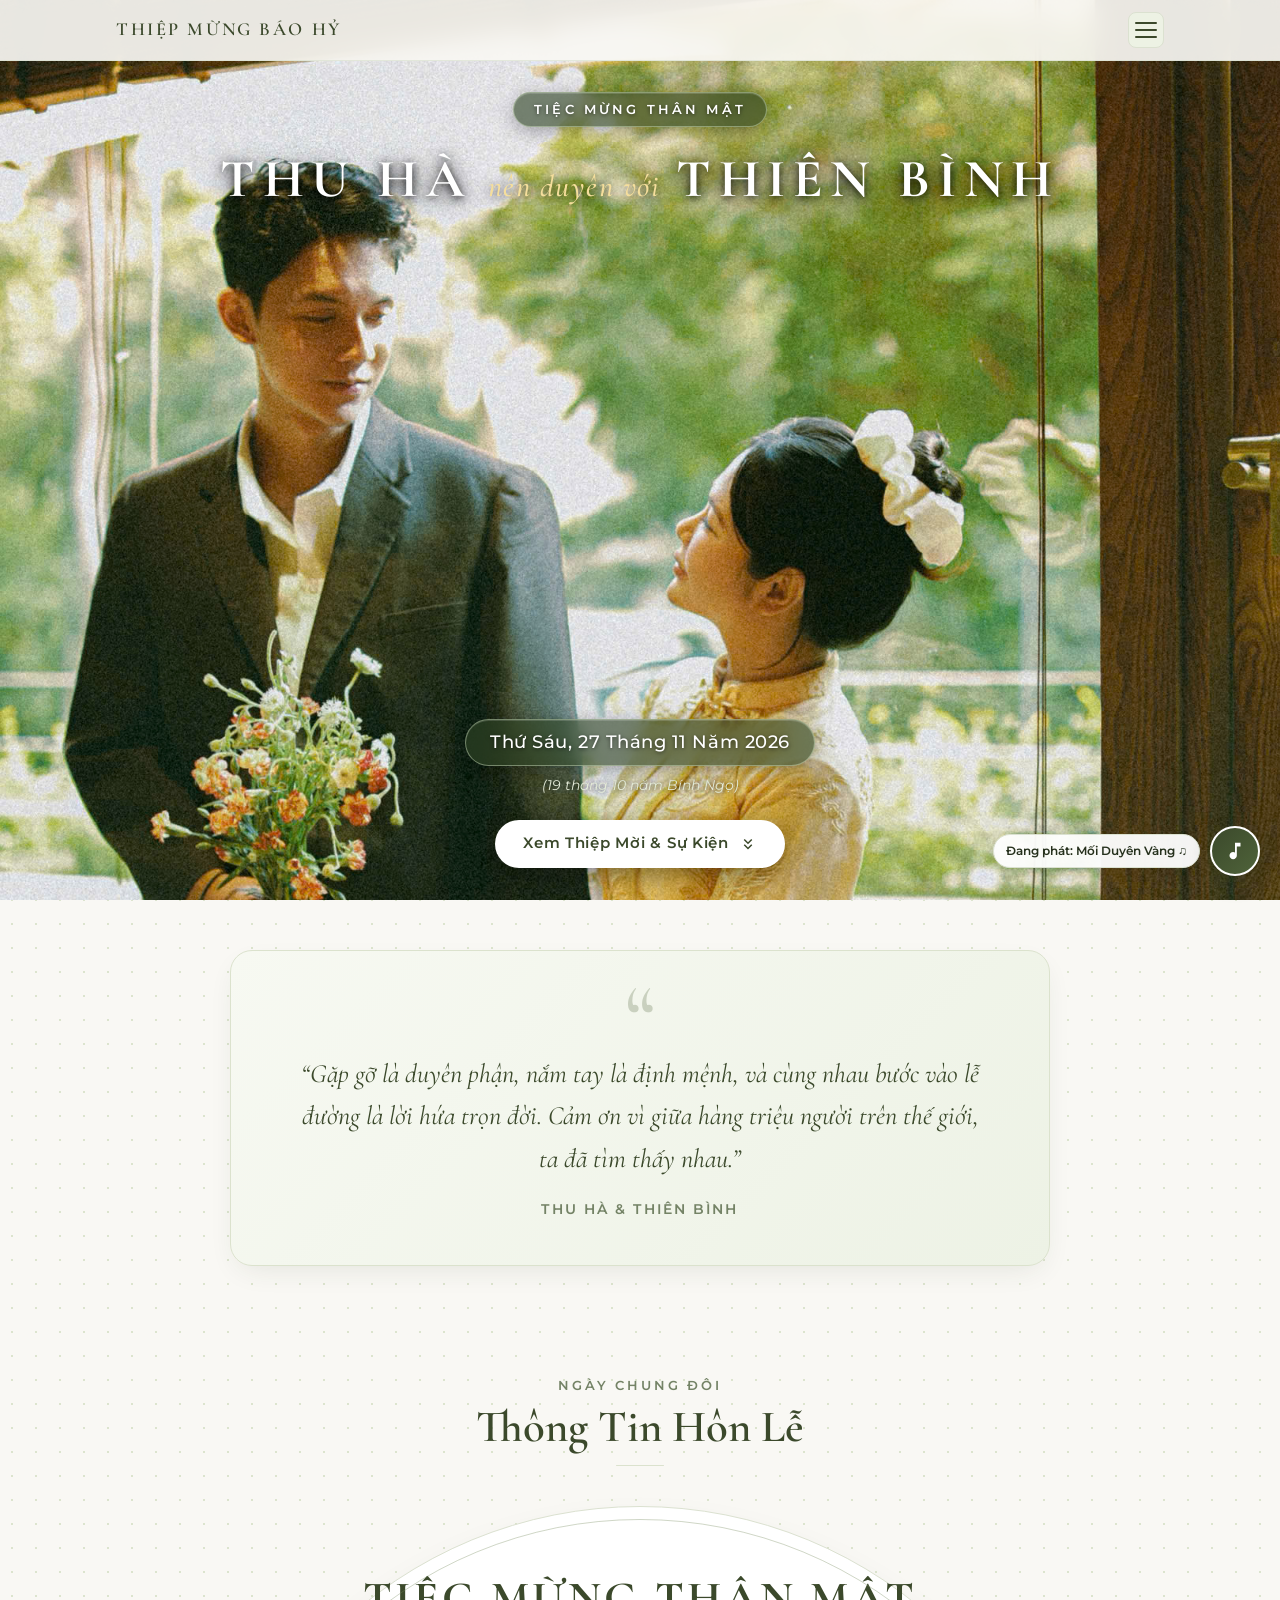
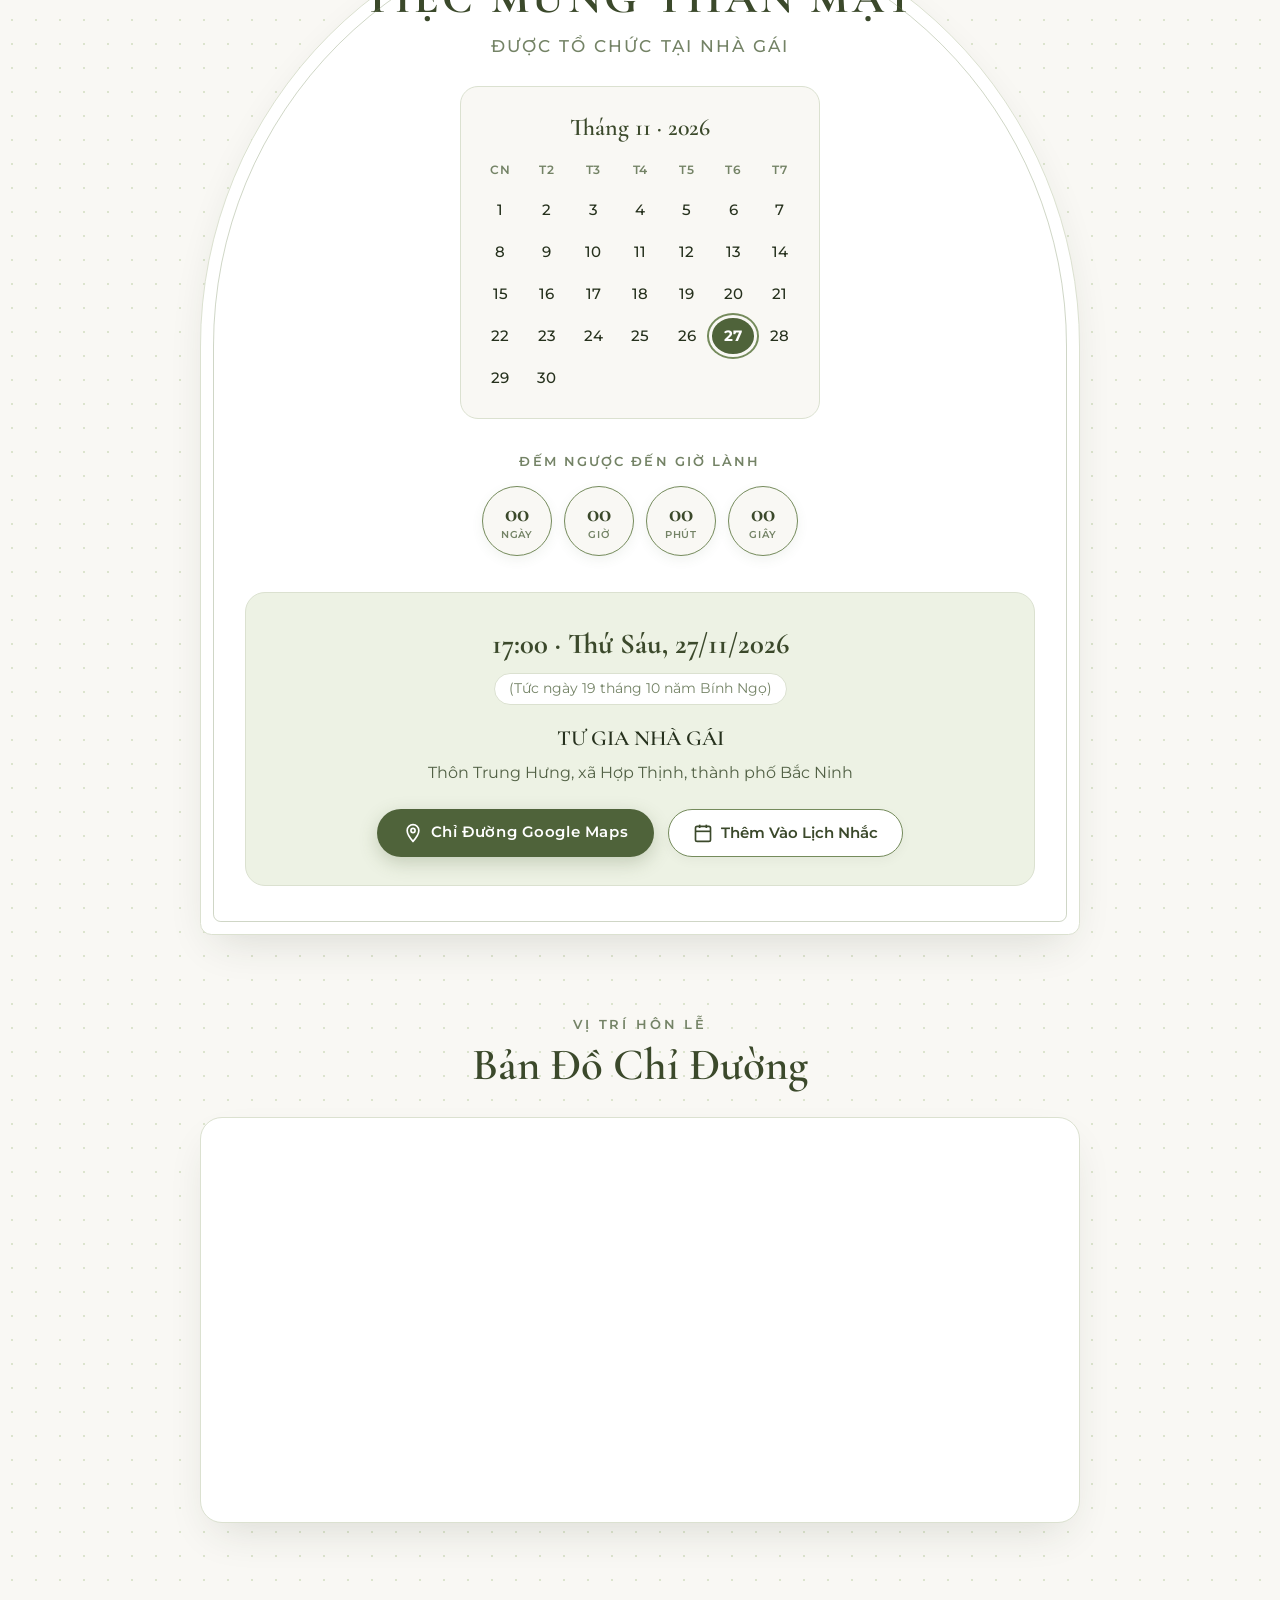
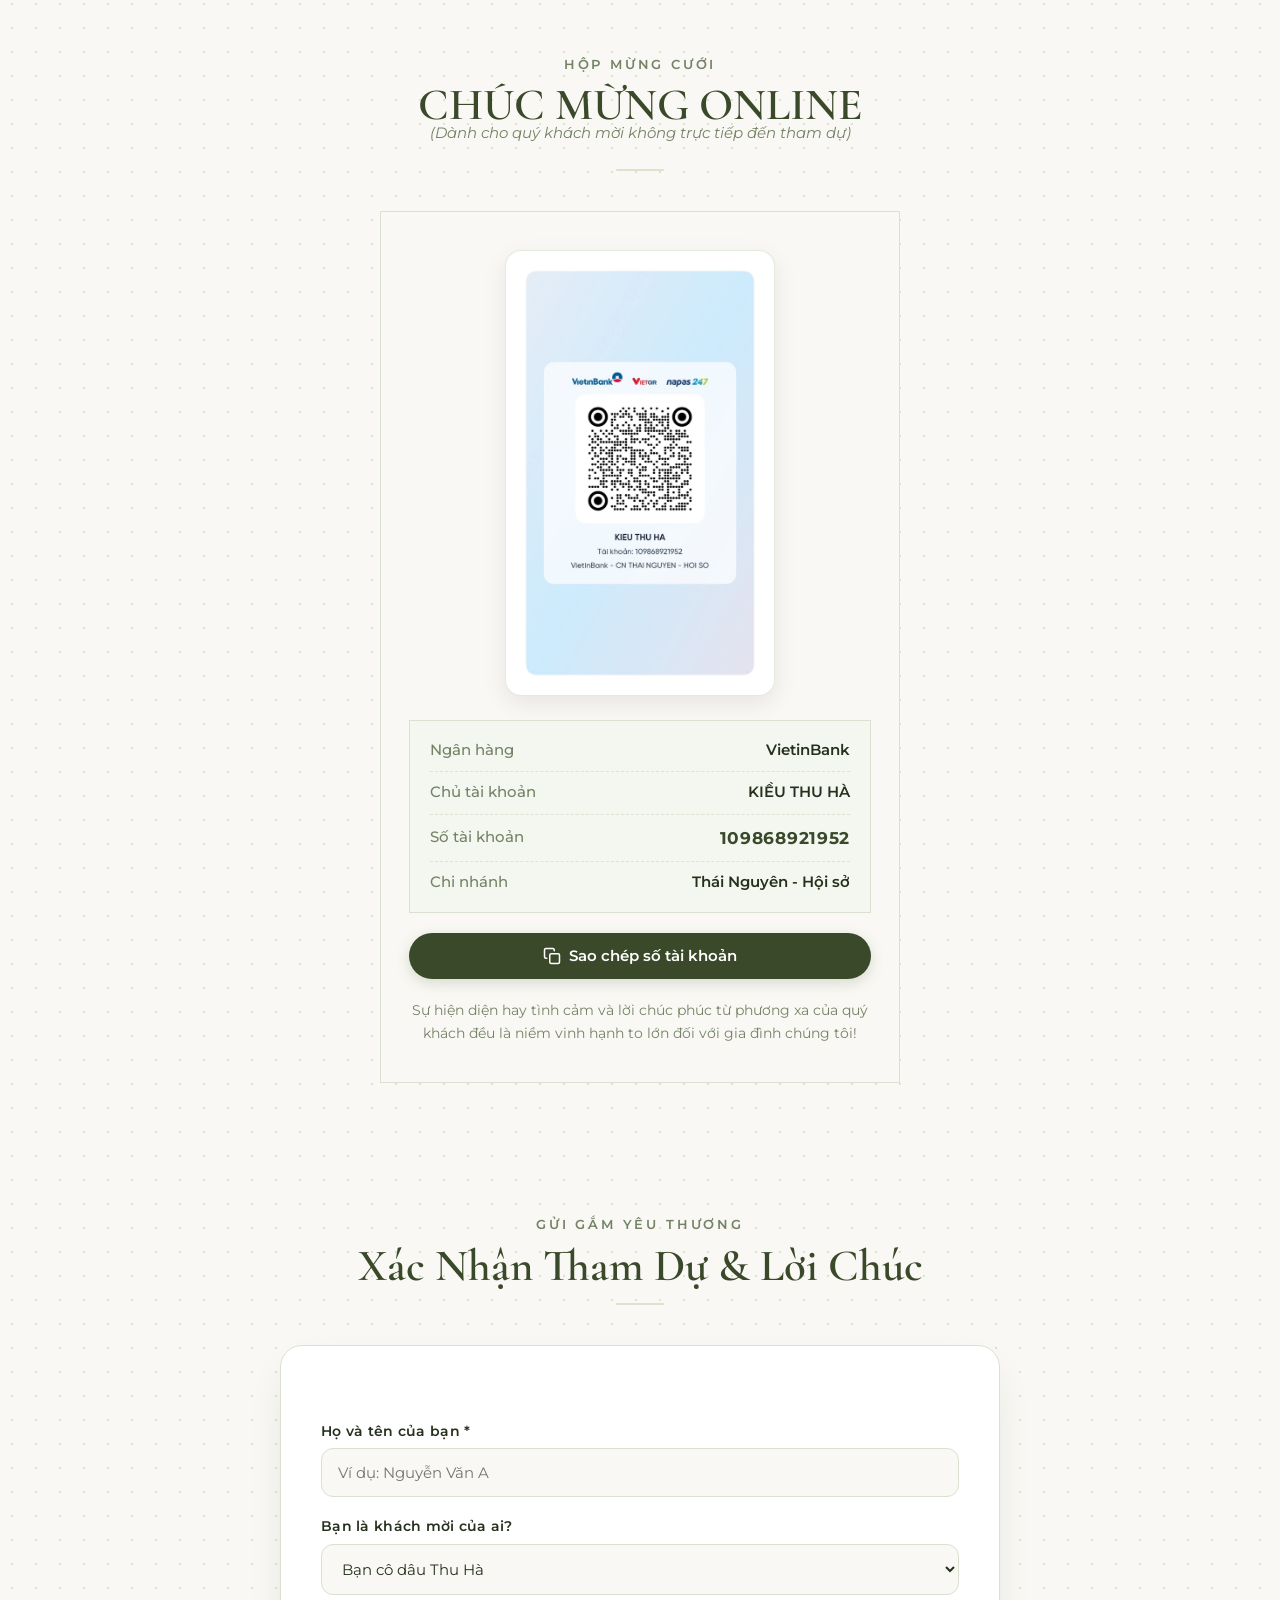
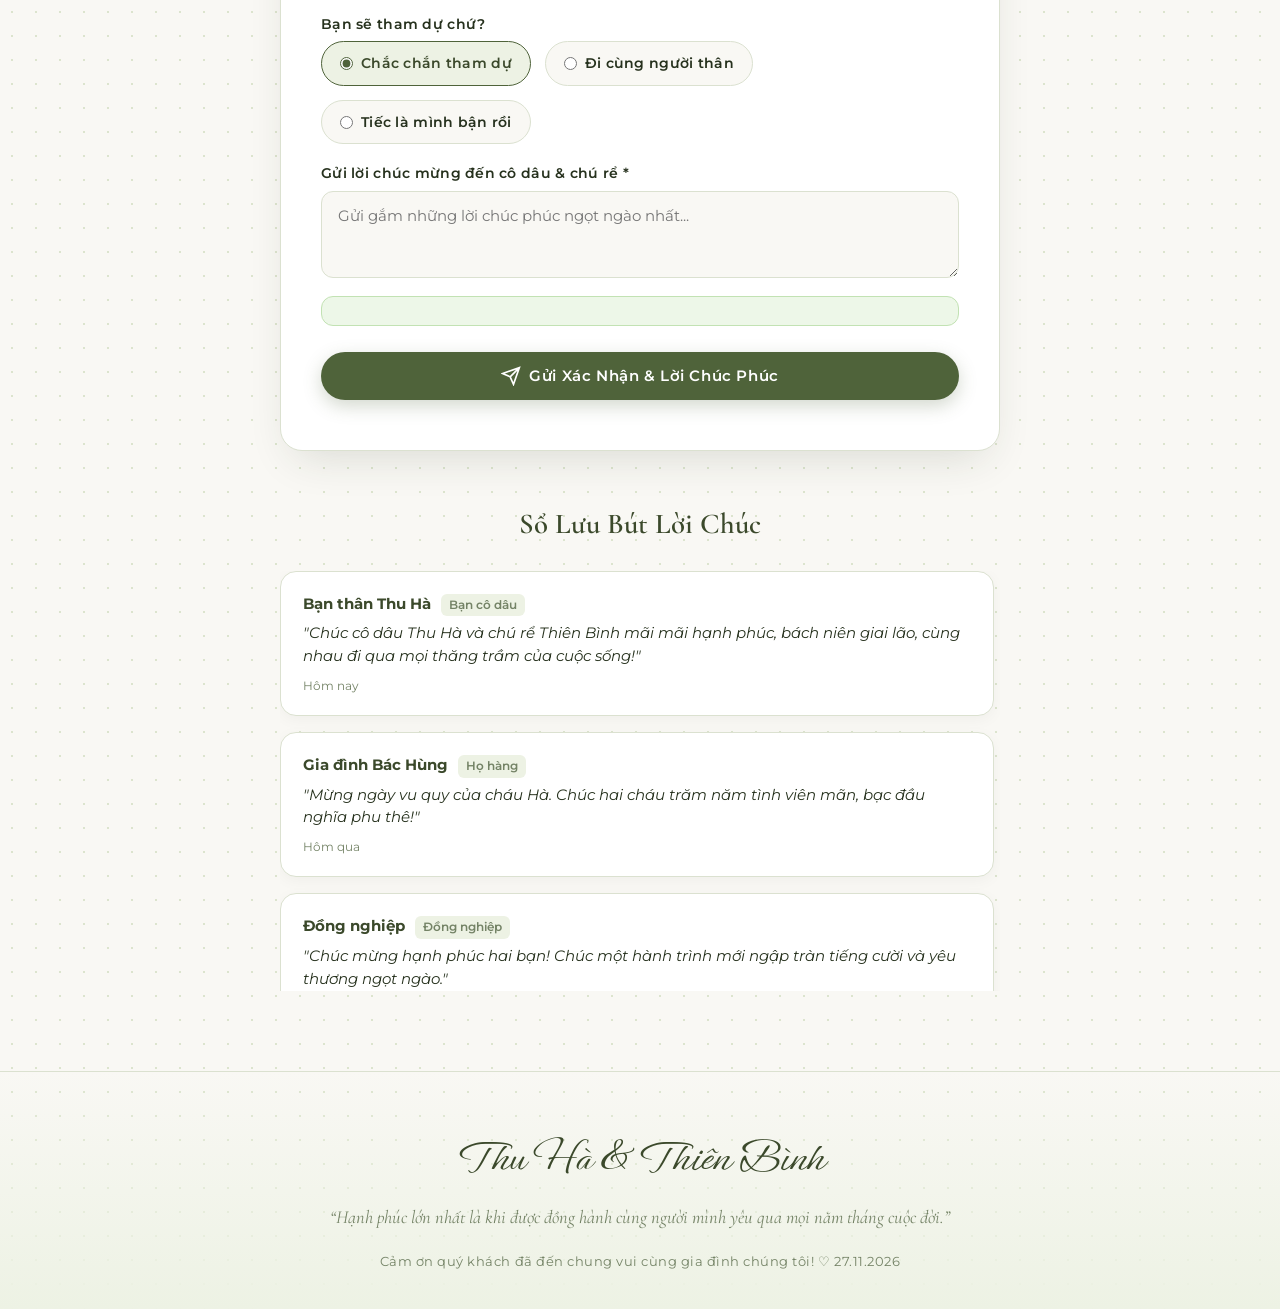
==== commit b4837edc: "fix(hero): dich cum tieu de len tren de tranh cham vao dau chu re" ====
--- a/index.html
+++ b/index.html
@@ -28,7 +28,18 @@
   <link href="https://fonts.googleapis.com/css2?family=Alex+Brush&family=Cormorant+Garamond:ital,wght@0,400;0,600;0,700;1,400&family=Ephesis&family=Montserrat:ital,wght@0,300;0,400;0,500;0,600;0,700;1,400&family=Playfair+Display:ital,wght@0,400;0,600;0,700;1,400&display=swap" rel="stylesheet">
 
   <!-- Stylesheet -->
-  <link rel="stylesheet" href="css/style.css?v=20261023_2055">
+  <link rel="stylesheet" href="css/style.css?v=20261023_2325">
+  <style>
+    /* Dịch cụm chữ lên trên để không dính vào đầu chú rể */
+    .hero-top-block {
+      margin-top: 8px !important;
+    }
+    @media (max-width: 768px) {
+      .hero-top-block {
+        margin-top: 8px !important;
+      }
+    }
+  </style>
 </head>
 <body>
 
--- a/css/style.css
+++ b/css/style.css
@@ -510,26 +510,14 @@
   width: 100%;
   height: 100%;
   object-fit: cover;
-  object-position: center top;
+  object-position: center 20%;
   transform: scale(1.02);
-  transform-origin: center top;
+  transform-origin: center 20%;
   transition: transform 8s ease-out;
 }
 
 .hero-gradient-overlay {
-  position: absolute;
-  inset: 0;
-  background: linear-gradient(
-    180deg,
-    rgba(0, 0, 0, 0.22) 0%,
-    rgba(0, 0, 0, 0.04) 18%,
-    rgba(0, 0, 0, 0) 32%,
-    rgba(0, 0, 0, 0) 68%,
-    rgba(0, 0, 0, 0.08) 84%,
-    rgba(0, 0, 0, 0.28) 100%
-  );
-  z-index: 1;
-  pointer-events: none;
+  display: none;
 }
 
 .hero-content {
@@ -553,6 +541,7 @@
   display: flex;
   flex-direction: column;
   align-items: center;
+  margin-top: 8px;
 }
 
 .hero-face-clearance {
@@ -1612,19 +1601,11 @@
   }
 
   .hero-gradient-overlay {
-    background: linear-gradient(
-      180deg,
-      rgba(0, 0, 0, 0.22) 0%,
-      rgba(0, 0, 0, 0.05) 18%,
-      rgba(0, 0, 0, 0) 32%,
-      rgba(0, 0, 0, 0) 68%,
-      rgba(0, 0, 0, 0.08) 84%,
-      rgba(0, 0, 0, 0.26) 100%
-    );
+    display: none;
   }
 
   .hero-content {
-    padding: calc(env(safe-area-inset-top, 0px) + 82px) 16px calc(env(safe-area-inset-bottom, 0px) + 20px);
+    padding: calc(env(safe-area-inset-top, 0px) + 68px) 16px calc(env(safe-area-inset-bottom, 0px) + 20px);
   }
 
   .hero-top-block {
@@ -1633,7 +1614,7 @@
 
   .hero-face-clearance {
     flex: 1;
-    min-height: 130px;
+    min-height: 80px;
   }
 
   .hero-ceremony-tag {
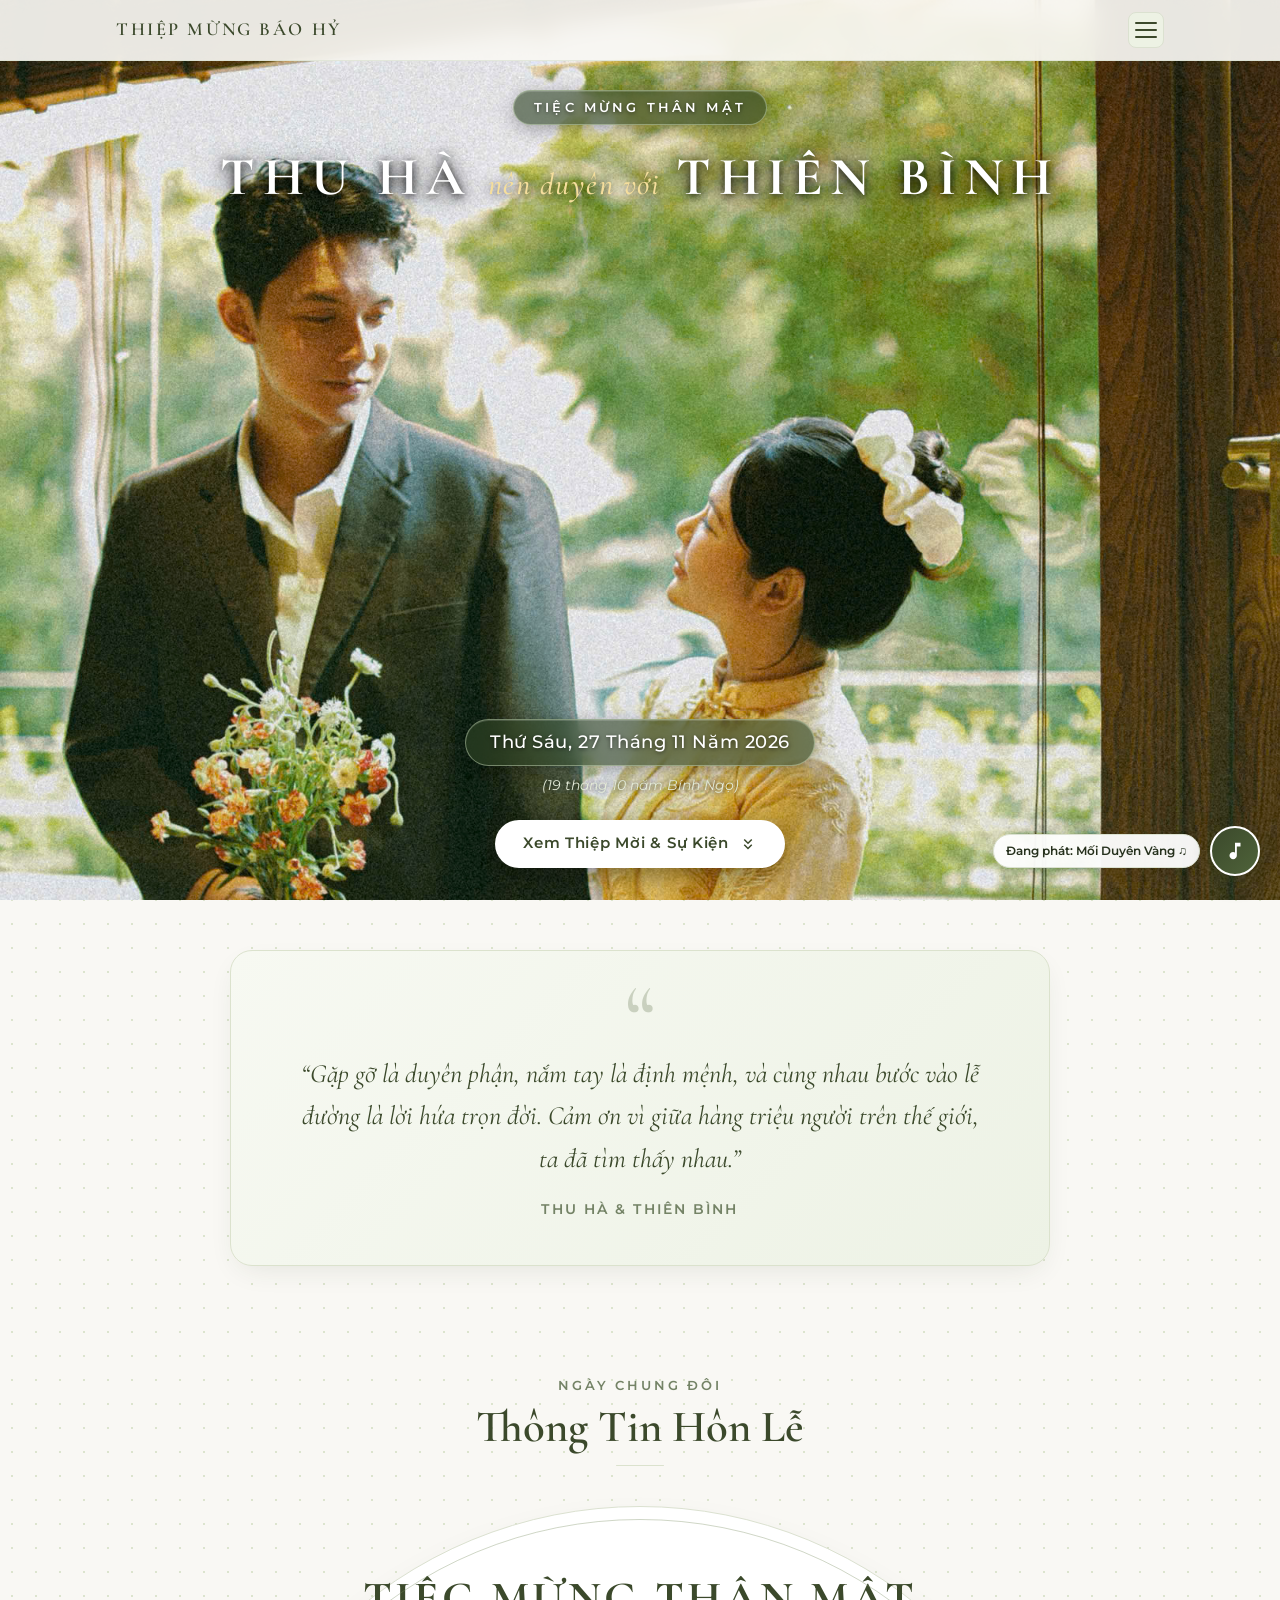
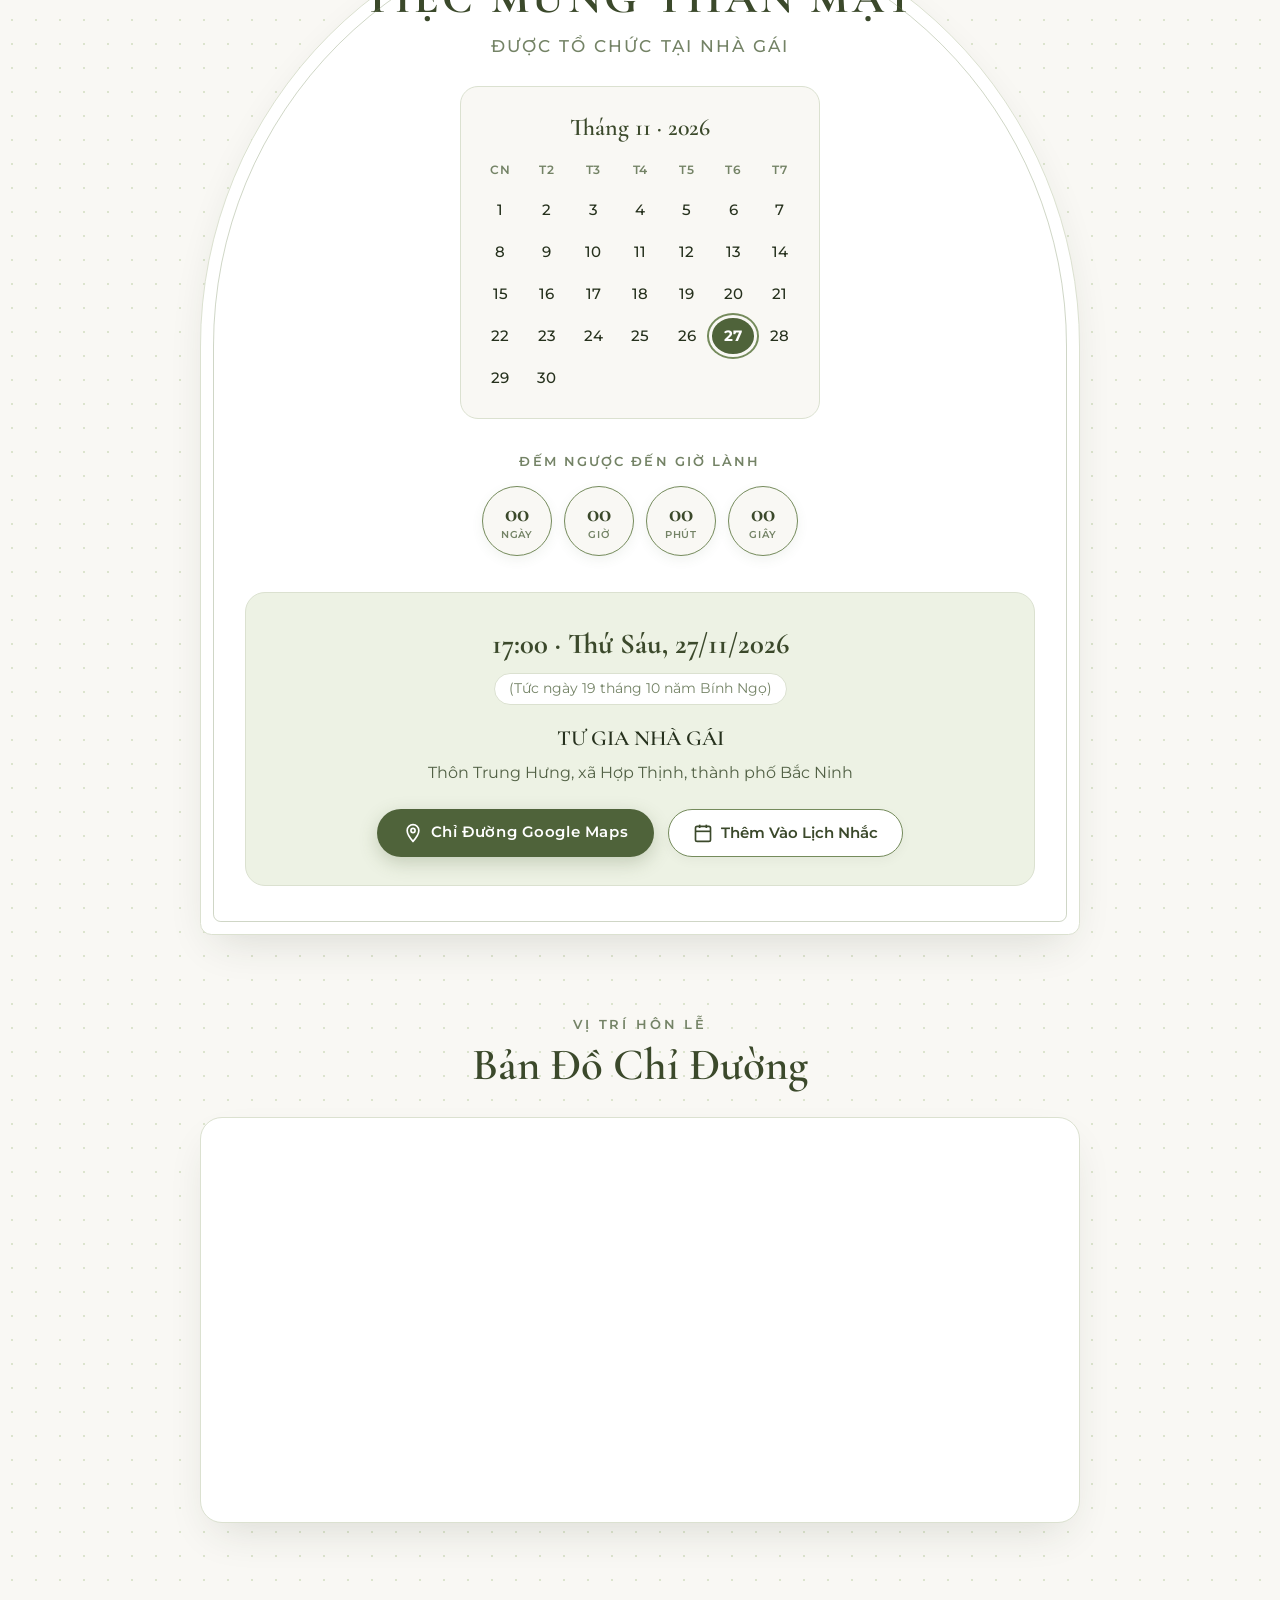
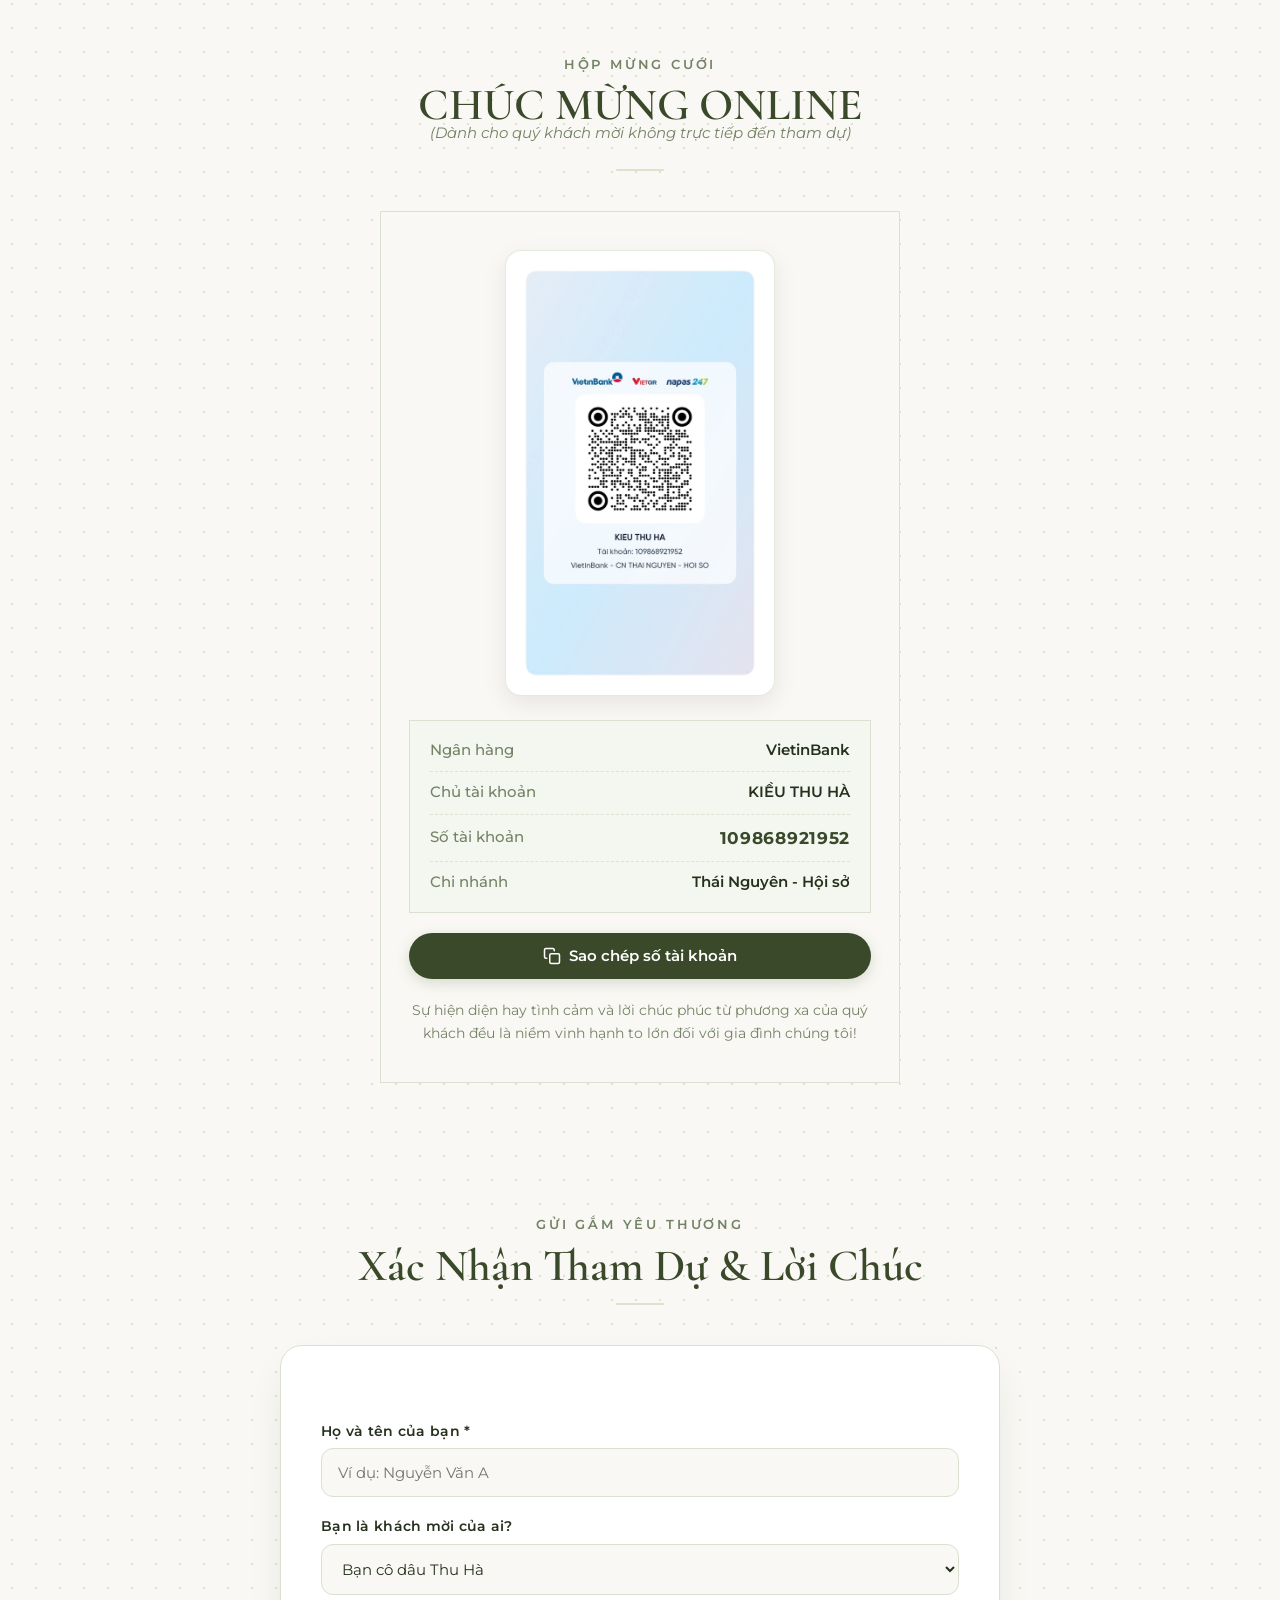
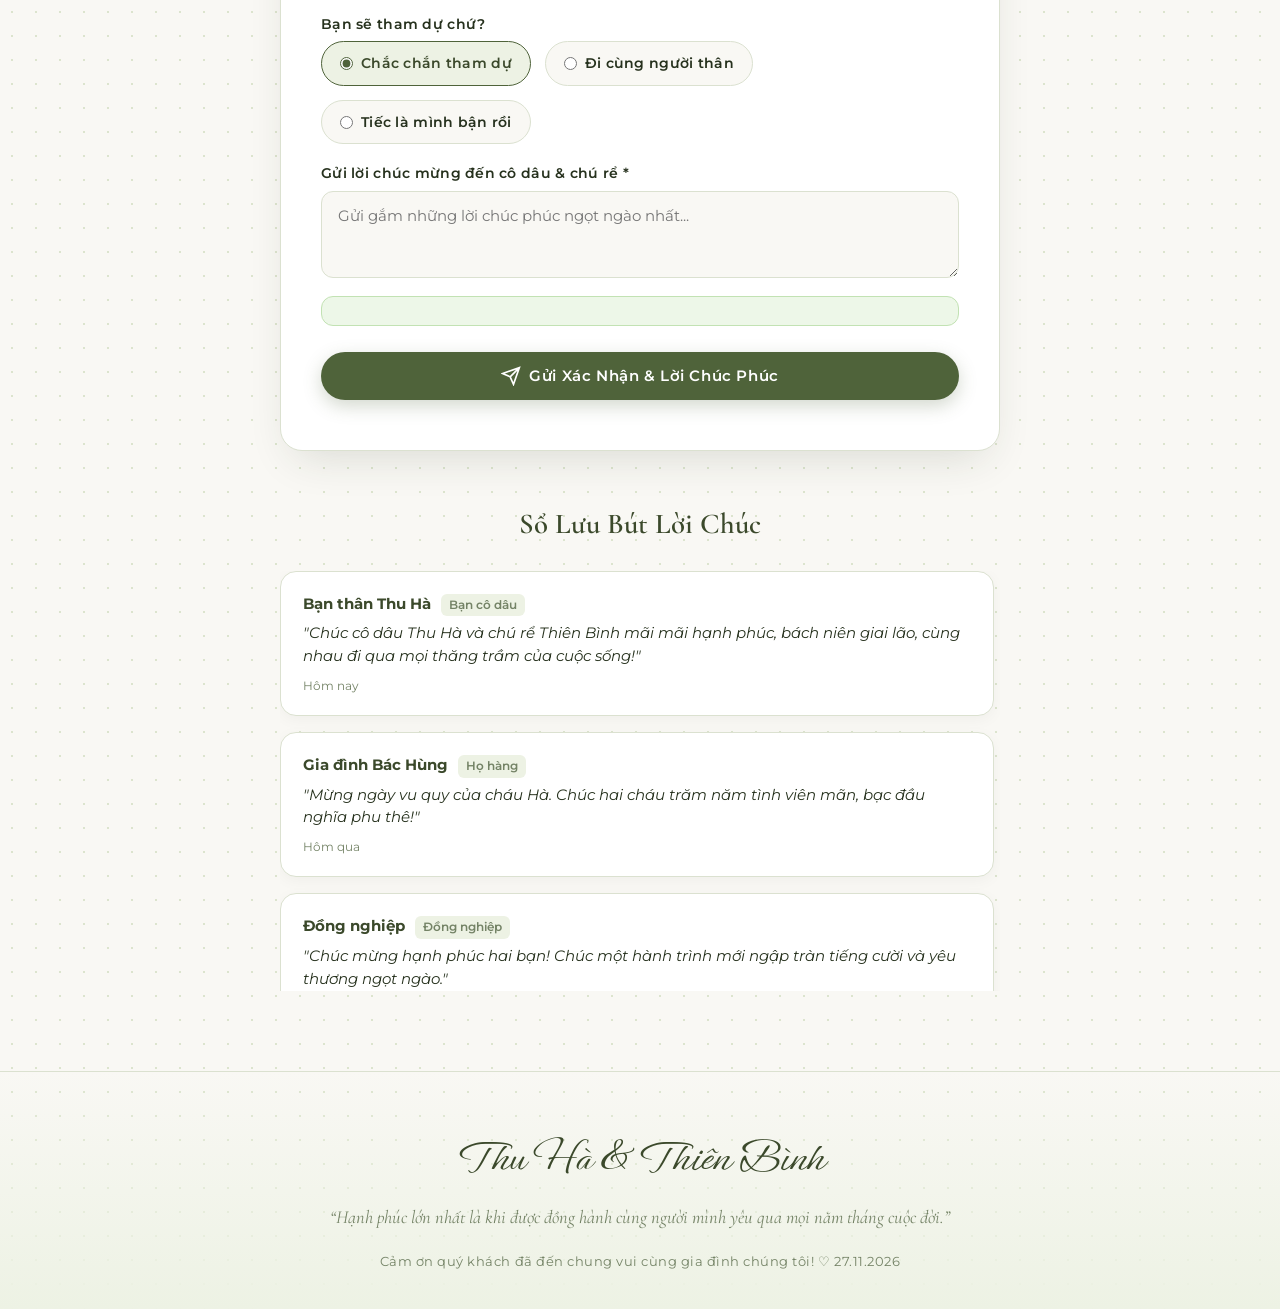
==== commit 165c167a: "fix(hero): dich cum tieu de va ten len cao hon cho can doi tren binhha.html va index.html" ====
--- a/index.html
+++ b/index.html
@@ -28,15 +28,20 @@
   <link href="https://fonts.googleapis.com/css2?family=Alex+Brush&family=Cormorant+Garamond:ital,wght@0,400;0,600;0,700;1,400&family=Ephesis&family=Montserrat:ital,wght@0,300;0,400;0,500;0,600;0,700;1,400&family=Playfair+Display:ital,wght@0,400;0,600;0,700;1,400&display=swap" rel="stylesheet">
 
   <!-- Stylesheet -->
-  <link rel="stylesheet" href="css/style.css?v=20261023_2325">
+  <link rel="stylesheet" href="css/style.css?v=20261023_2355">
   <style>
-    /* Dịch cụm chữ lên trên để không dính vào đầu chú rể */
+    /* Dịch cụm tiêu đề và tên cặp đôi lên trên để thoáng khoảng trống, cân đối và không bị dính chữ vào đầu chú rể */
     .hero-top-block {
-      margin-top: 8px !important;
+      margin-top: 6px !important;
     }
     @media (max-width: 768px) {
       .hero-top-block {
-        margin-top: 8px !important;
+        margin-top: 6px !important;
+      }
+    }
+    @media (max-width: 480px) {
+      .hero-top-block {
+        margin-top: 4px !important;
       }
     }
   </style>
--- a/css/style.css
+++ b/css/style.css
@@ -541,7 +541,7 @@
   display: flex;
   flex-direction: column;
   align-items: center;
-  margin-top: 8px;
+  margin-top: 6px;
 }
 
 .hero-face-clearance {
@@ -1609,7 +1609,7 @@
   }
 
   .hero-top-block {
-    margin-top: 8px;
+    margin-top: 6px;
   }
 
   .hero-face-clearance {
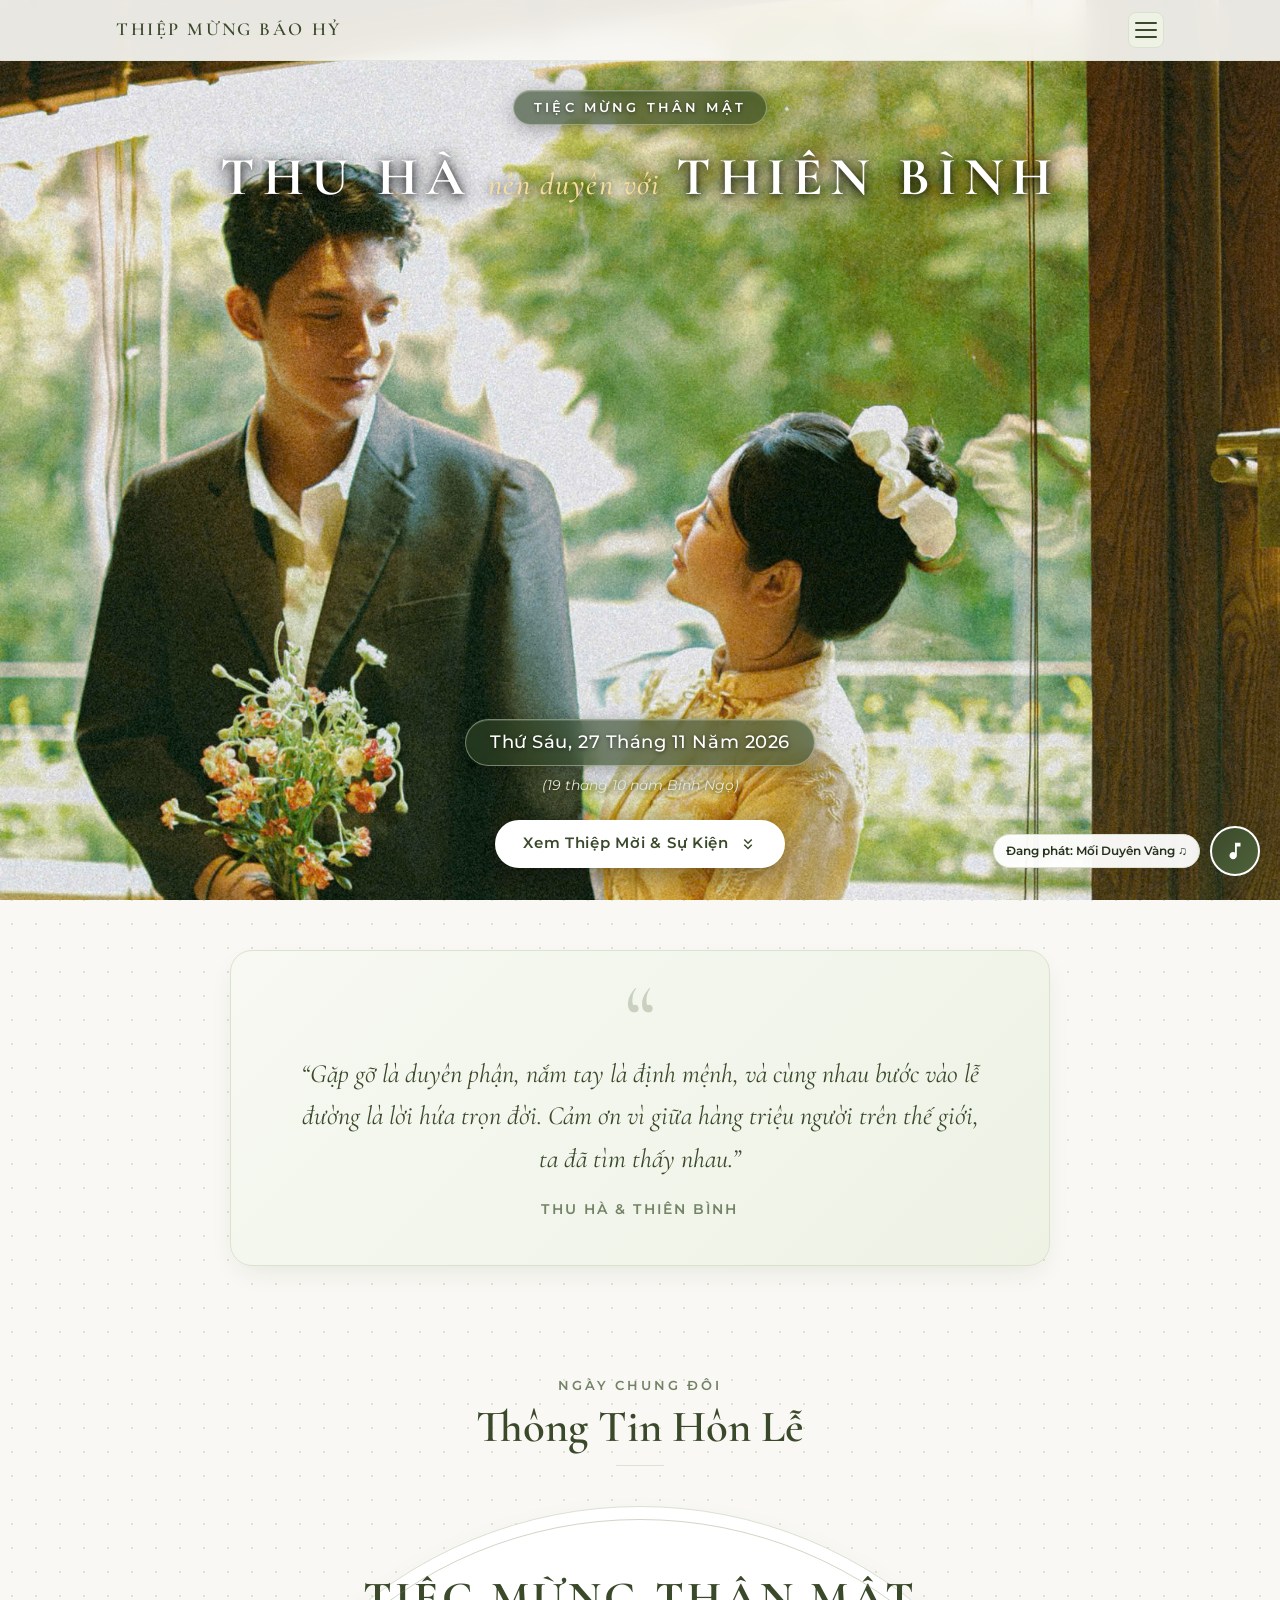
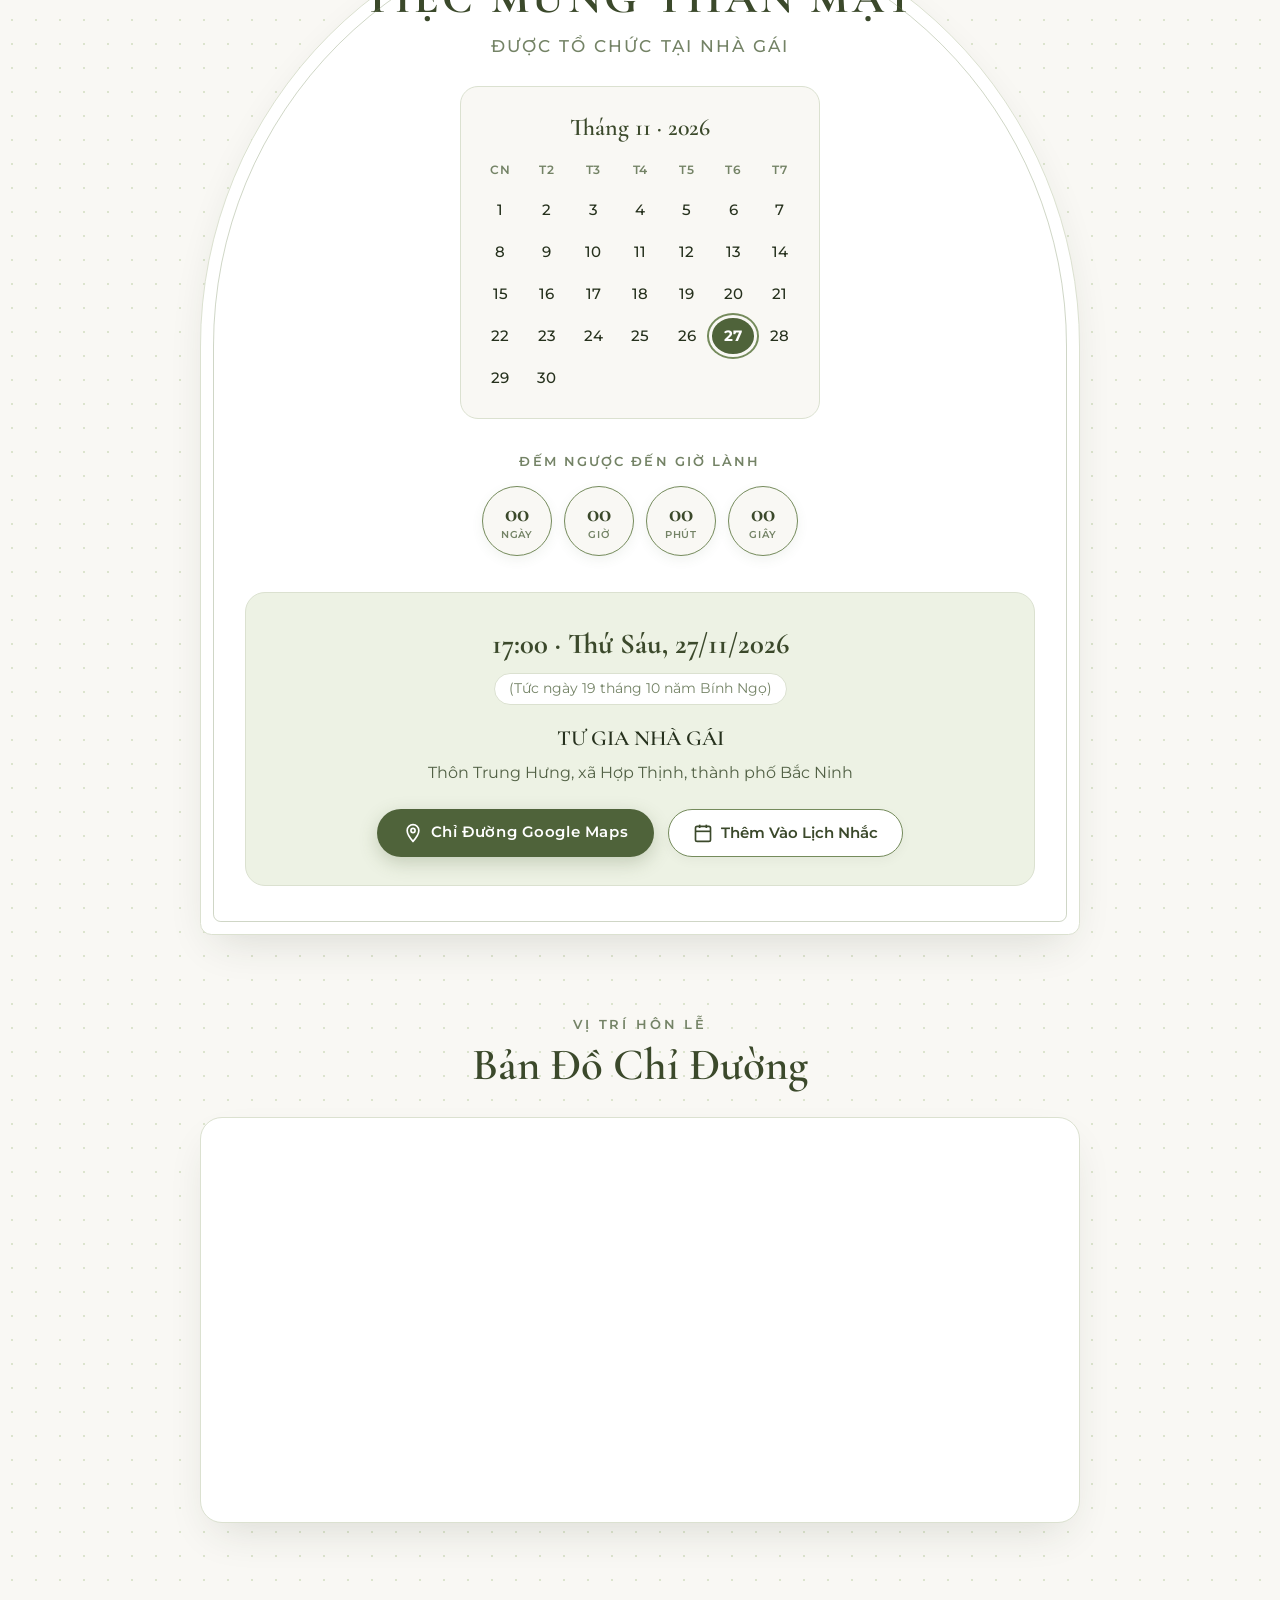
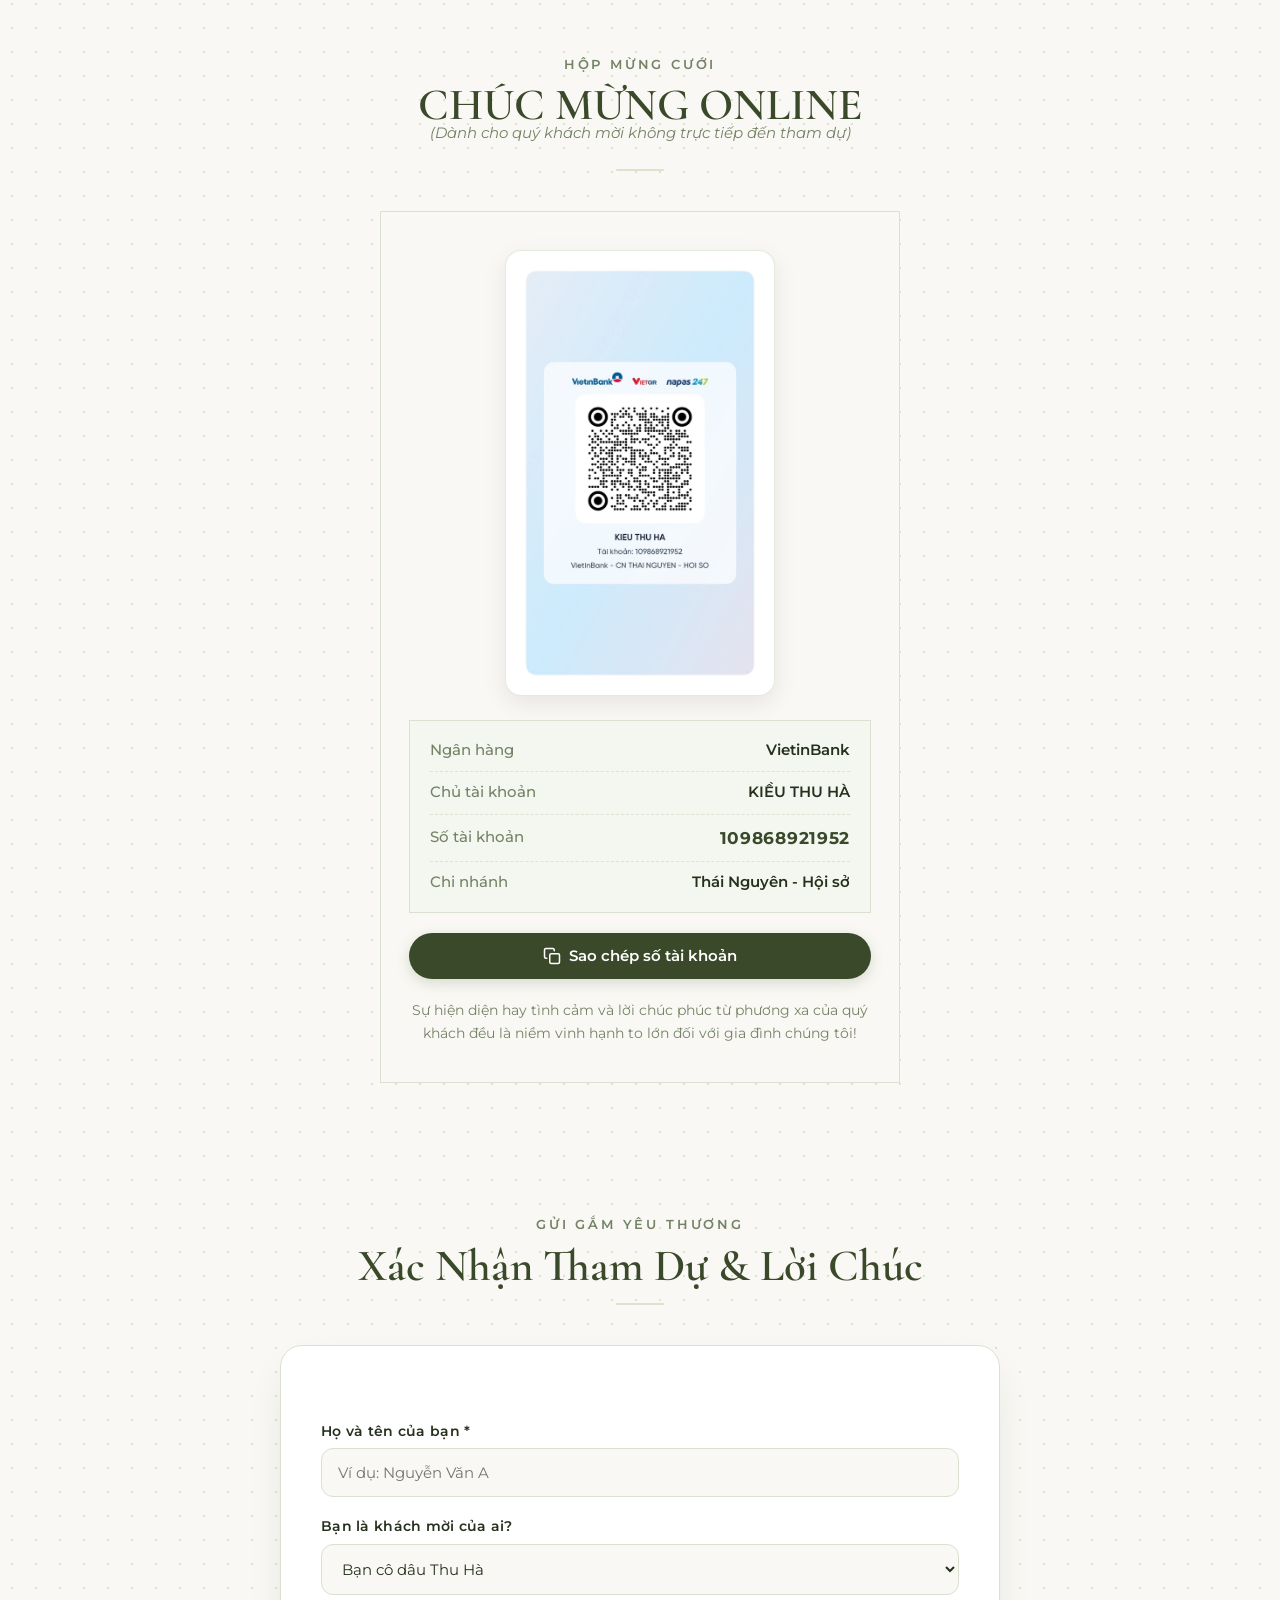
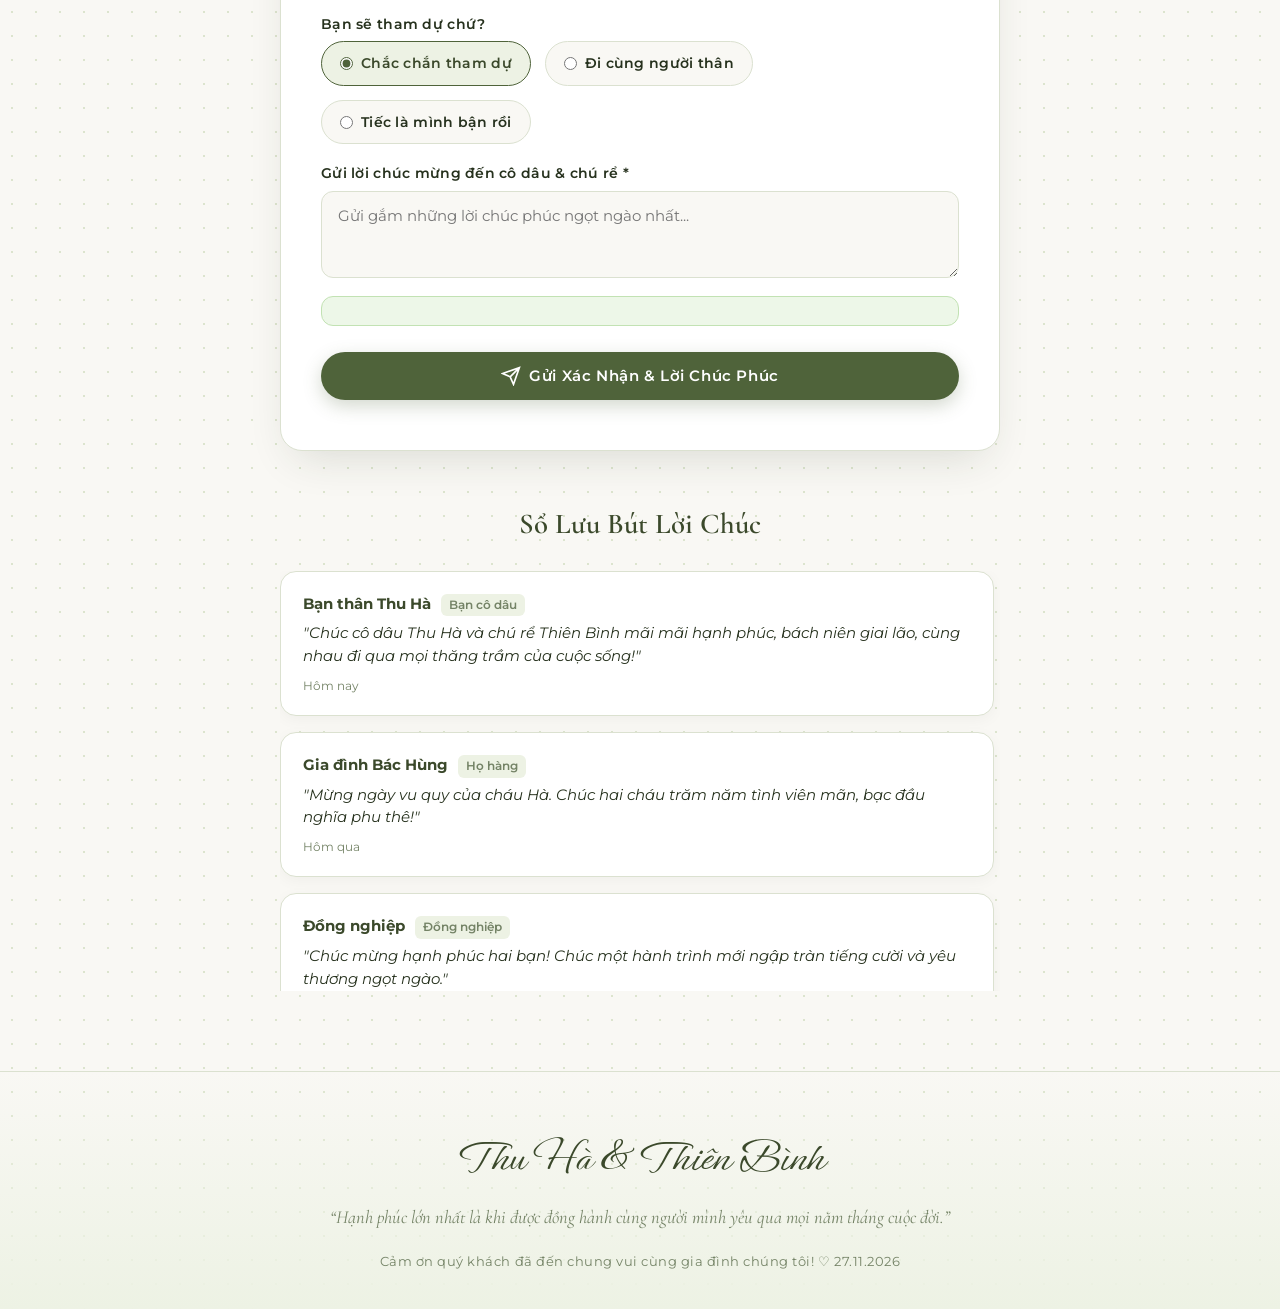
==== commit fb7841e2: "fix(image): nang cap anh hero sang anh goc Display P3 4K sieu net va toi uu loadData" ====
--- a/index.html
+++ b/index.html
@@ -526,6 +526,6 @@
   </div>
 
   <!-- JavaScript -->
-  <script src="js/main.js?v=20261023_2045"></script>
+  <script src="js/main.js?v=20261024_0005"></script>
 </body>
 </html>
--- a/css/style.css
+++ b/css/style.css
@@ -511,9 +511,9 @@
   height: 100%;
   object-fit: cover;
   object-position: center 20%;
-  transform: scale(1.02);
-  transform-origin: center 20%;
-  transition: transform 8s ease-out;
+  image-rendering: -webkit-optimize-contrast;
+  image-rendering: auto;
+  transform: none;
 }
 
 .hero-gradient-overlay {
@@ -1596,6 +1596,8 @@
     height: 100%;
     object-fit: cover;
     object-position: center top;
+    image-rendering: -webkit-optimize-contrast;
+    image-rendering: auto;
     transform: none;
     transition: none;
   }
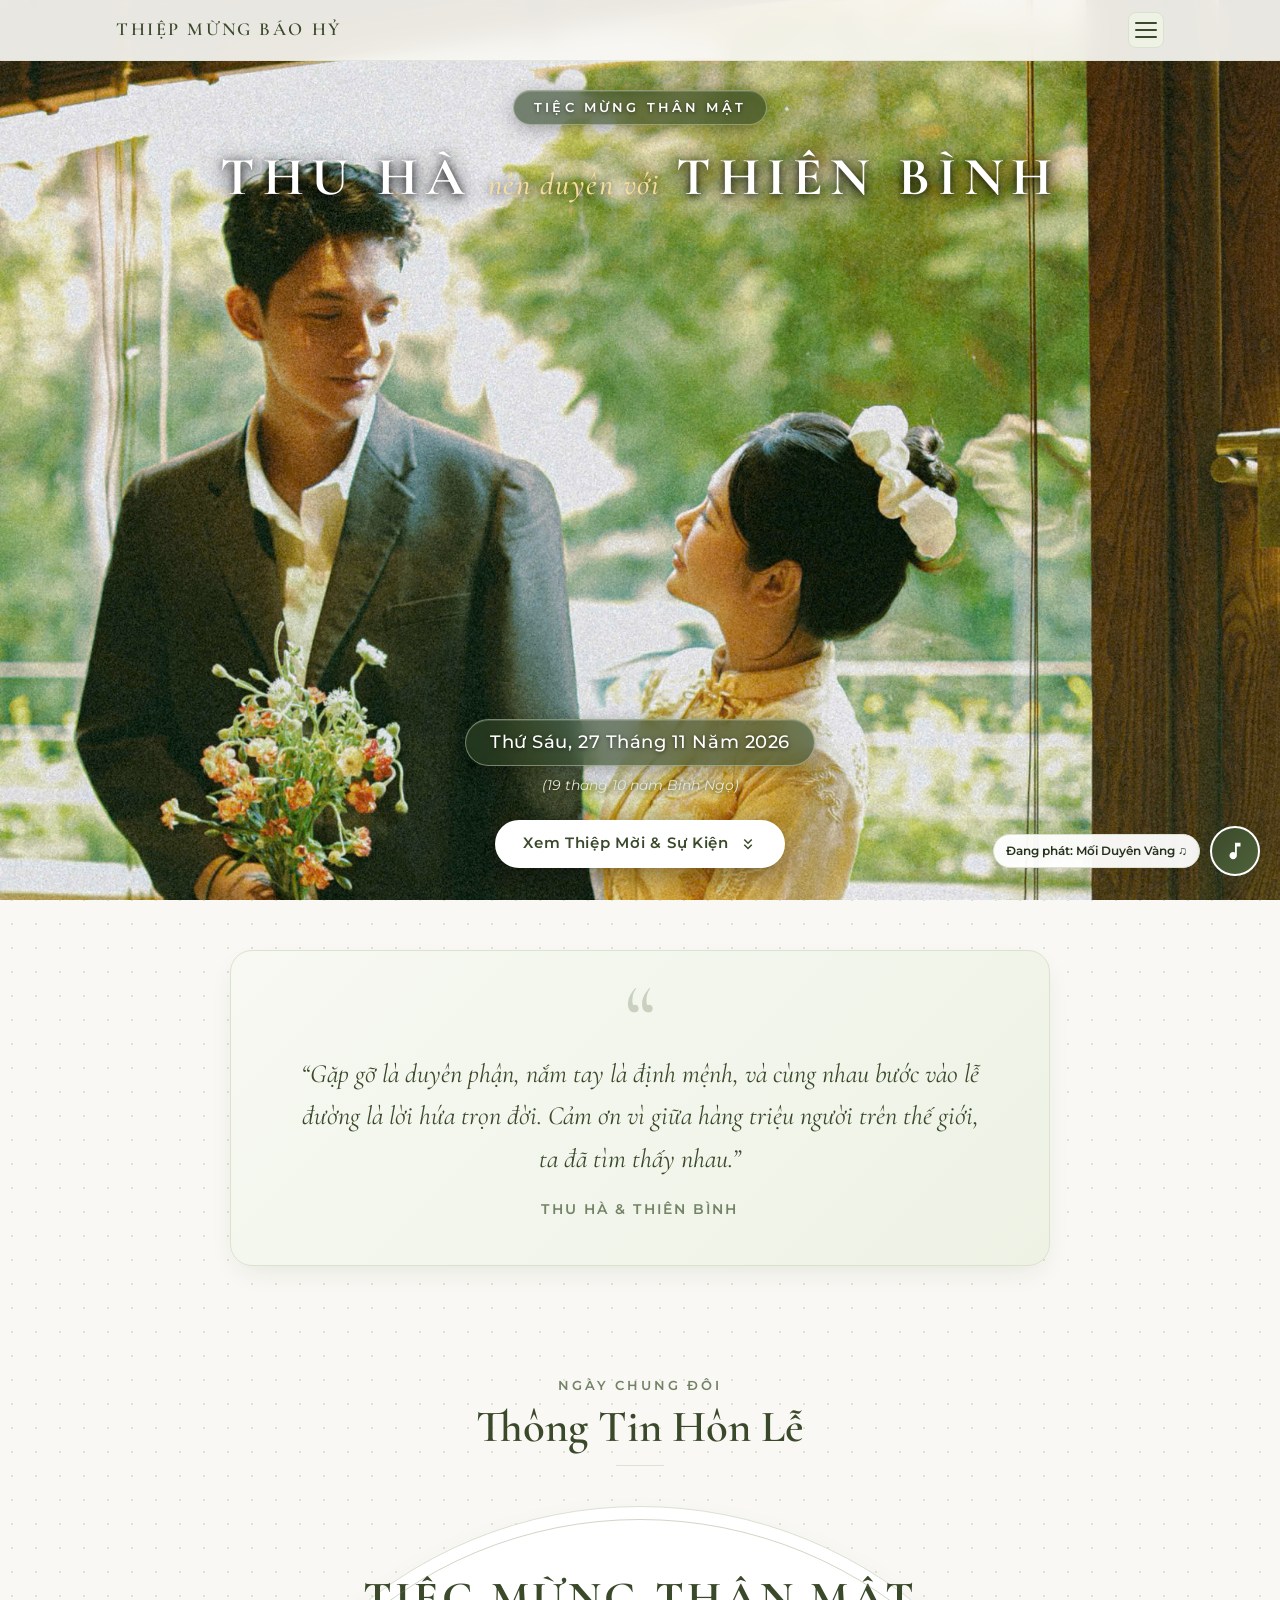
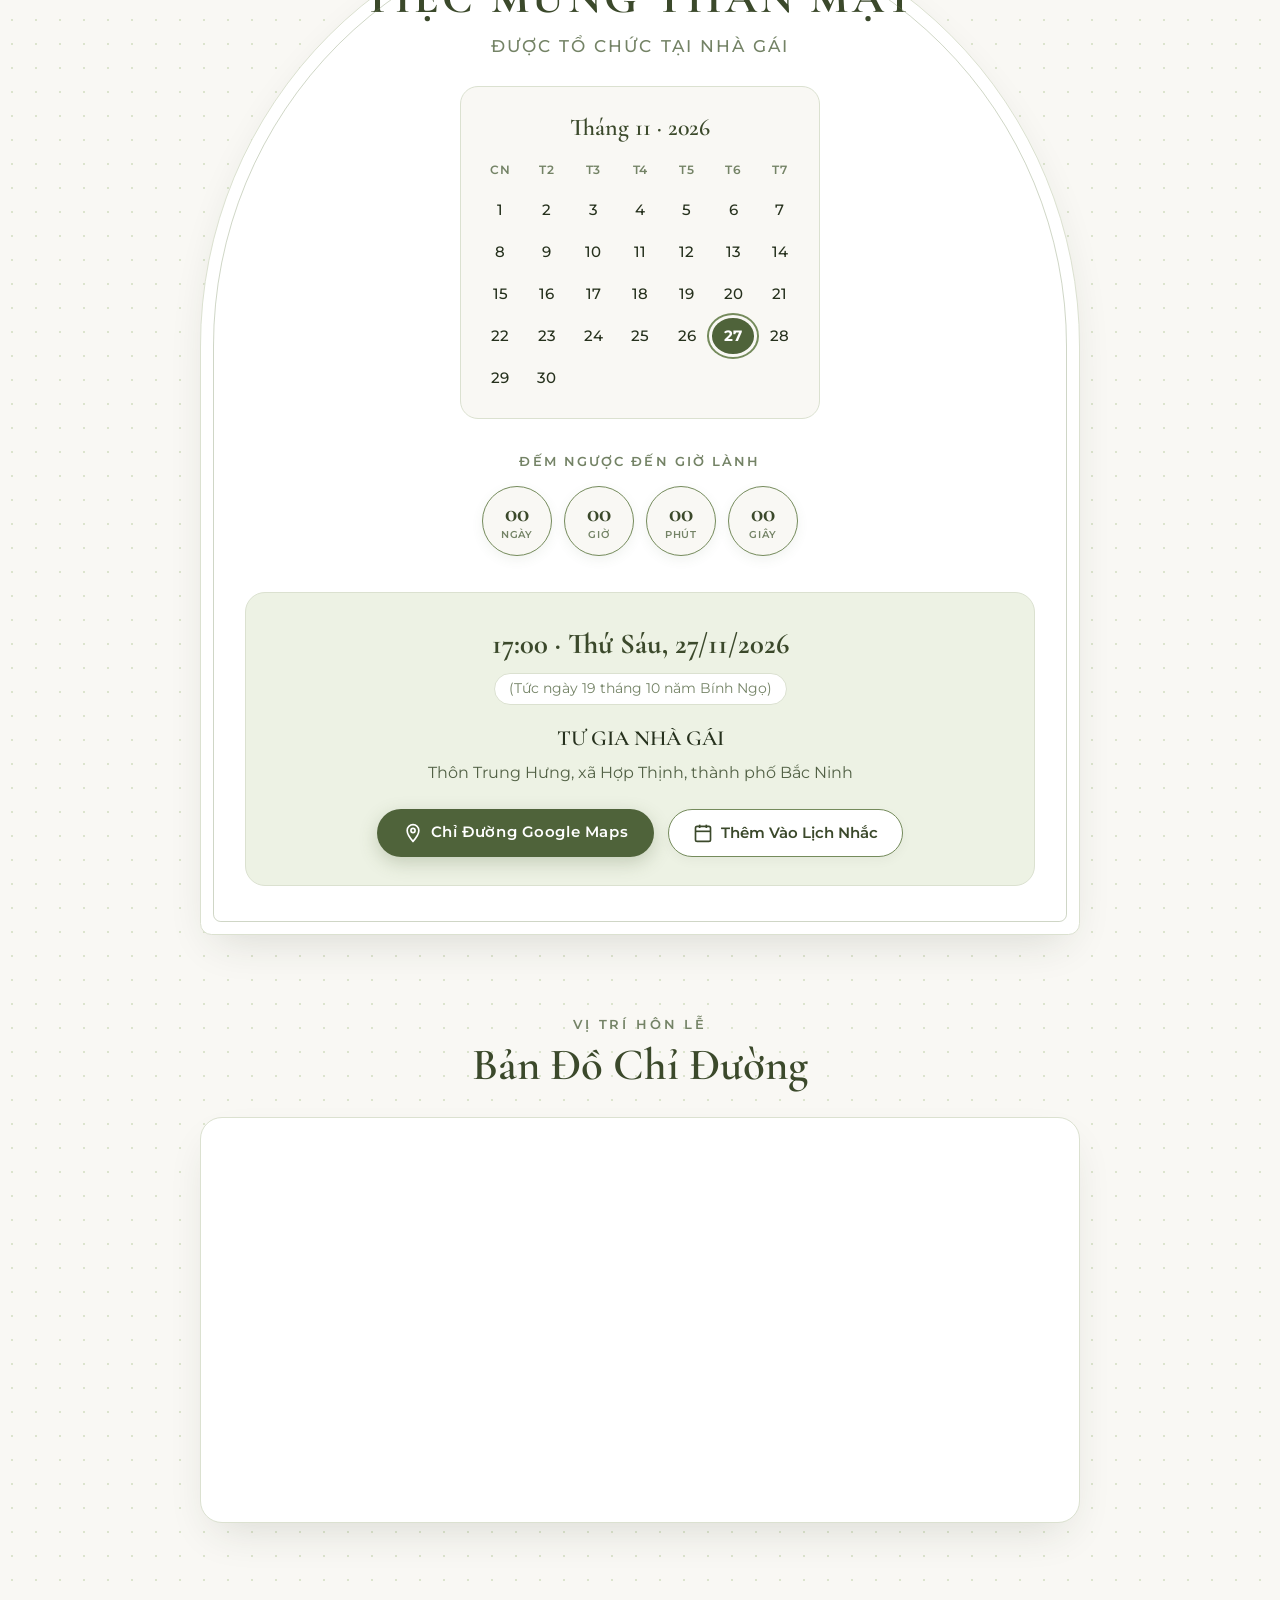
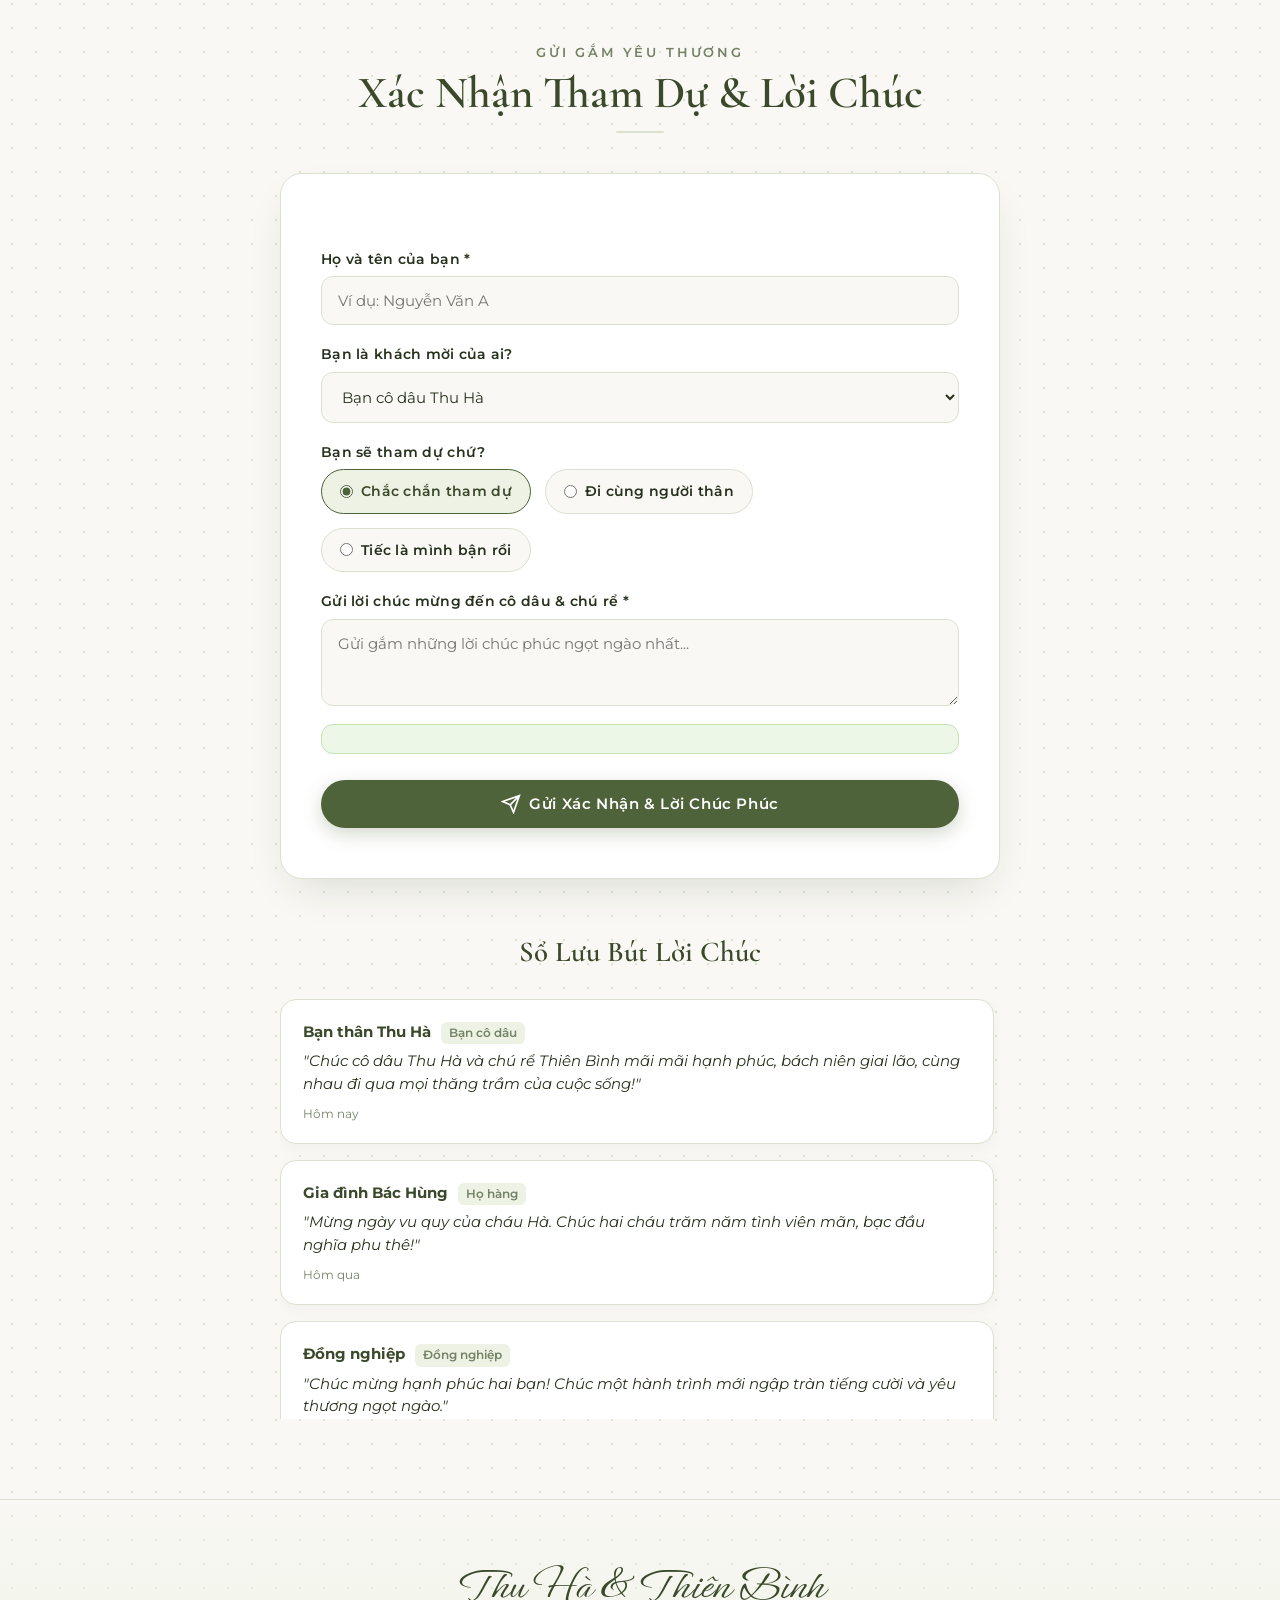
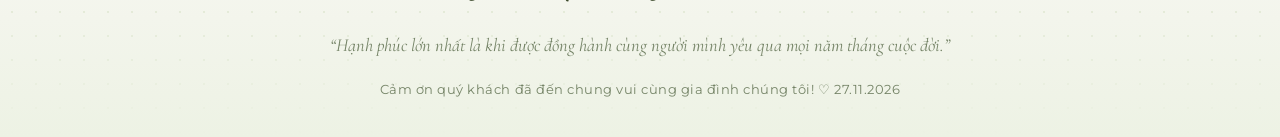
==== commit 7b64beb6: "fix(habinh): bo thong tin STK va muc mung cuoi online tren trang habinh-wedding.github.io" ====
--- a/index.html
+++ b/index.html
@@ -77,7 +77,6 @@
       <ul class="wd-menu-links">
         <li><a href="#event">Sự Kiện</a></li>
         <li><a href="#location">Địa Điểm</a></li>
-        <li><a href="#gift">Mừng Online</a></li>
         <li><a href="#rsvp">Gửi Lời Chúc</a></li>
       </ul>
 
@@ -120,21 +119,6 @@
           </a>
         </li>
         <li>
-          <a href="#gift">
-            <span class="nav-icon-badge">
-              <svg class="nav-svg" viewBox="0 0 24 24" fill="none" stroke="currentColor" stroke-width="1.8" stroke-linecap="round" stroke-linejoin="round">
-                <rect x="3" y="8" width="18" height="13" rx="2"></rect>
-                <path d="M12 8v13"></path>
-                <path d="M19 12H5"></path>
-                <path d="M12 8a2.5 2.5 0 0 0 0-5 2.5 2.5 0 0 0-4 2.5H12z"></path>
-                <path d="M12 8a2.5 2.5 0 0 1 0-5 2.5 2.5 0 0 1 4 2.5H12z"></path>
-              </svg>
-            </span>
-            <span class="nav-link-text">Mừng Cưới Online (QR)</span>
-            <svg class="nav-chevron" viewBox="0 0 24 24" fill="none" stroke="currentColor" stroke-width="2" stroke-linecap="round" stroke-linejoin="round"><path d="M9 18l6-6-6-6"/></svg>
-          </a>
-        </li>
-        <li>
           <a href="#rsvp">
             <span class="nav-icon-badge">
               <svg class="nav-svg" viewBox="0 0 24 24" fill="none" stroke="currentColor" stroke-width="1.8" stroke-linecap="round" stroke-linejoin="round">
@@ -370,57 +354,6 @@
   </section>
 
   <!-- ========================================================================
-       CHÚC MỪNG ONLINE (QR CODE MỪNG CƯỚI)
-       ======================================================================== -->
-  <section class="gift-section" id="gift">
-    <div class="container">
-      <div class="sec-header">
-        <span class="sec-subtitle">Hộp Mừng Cưới</span>
-        <h2 class="sec-title">CHÚC MỪNG ONLINE</h2>
-        <p class="gift-note-text">(Dành cho quý khách mời không trực tiếp đến tham dự)</p>
-        <div class="sec-divider"></div>
-      </div>
-
-      <div class="gift-card">
-        <div class="gift-qr-wrapper">
-          <img src="img/QRcode.jpeg" alt="Mã QR mừng cưới Kiều Thu Hà - VietinBank" class="gift-qr-img" loading="lazy">
-        </div>
-
-        <div class="gift-bank-info">
-          <div class="gift-info-row">
-            <span class="gift-info-label">Ngân hàng</span>
-            <span class="gift-info-value">VietinBank</span>
-          </div>
-          <div class="gift-info-row">
-            <span class="gift-info-label">Chủ tài khoản</span>
-            <span class="gift-info-value">KIỀU THU HÀ</span>
-          </div>
-          <div class="gift-info-row">
-            <span class="gift-info-label">Số tài khoản</span>
-            <span class="gift-info-value acc-number" id="acc-number-text">109868921952</span>
-          </div>
-          <div class="gift-info-row">
-            <span class="gift-info-label">Chi nhánh</span>
-            <span class="gift-info-value">Thái Nguyên - Hội sở</span>
-          </div>
-        </div>
-
-        <button type="button" class="btn-copy-acc" id="copy-acc-btn" aria-label="Sao chép số tài khoản">
-          <svg width="18" height="18" viewBox="0 0 24 24" fill="none" stroke="currentColor" stroke-width="2" stroke-linecap="round" stroke-linejoin="round">
-            <rect x="9" y="9" width="13" height="13" rx="2" ry="2"></rect>
-            <path d="M5 15H4a2 2 0 0 1-2-2V4a2 2 0 0 1 2-2h9a2 2 0 0 1 2 2v1"></path>
-          </svg>
-          <span>Sao chép số tài khoản</span>
-        </button>
-
-        <p class="gift-gratitude">
-          Sự hiện diện hay tình cảm và lời chúc phúc từ phương xa của quý khách đều là niềm vinh hạnh to lớn đối với gia đình chúng tôi!
-        </p>
-      </div>
-    </div>
-  </section>
-
-  <!-- ========================================================================
        RSVP XÁC NHẬN & SỔ LƯU BÚT LỜI CHÚC
        ======================================================================== -->
   <section class="rsvp-wishes-section" id="rsvp">
@@ -526,6 +459,6 @@
   </div>
 
   <!-- JavaScript -->
-  <script src="js/main.js?v=20261024_0005"></script>
+  <script src="js/main.js?v=20261114_1255"></script>
 </body>
 </html>
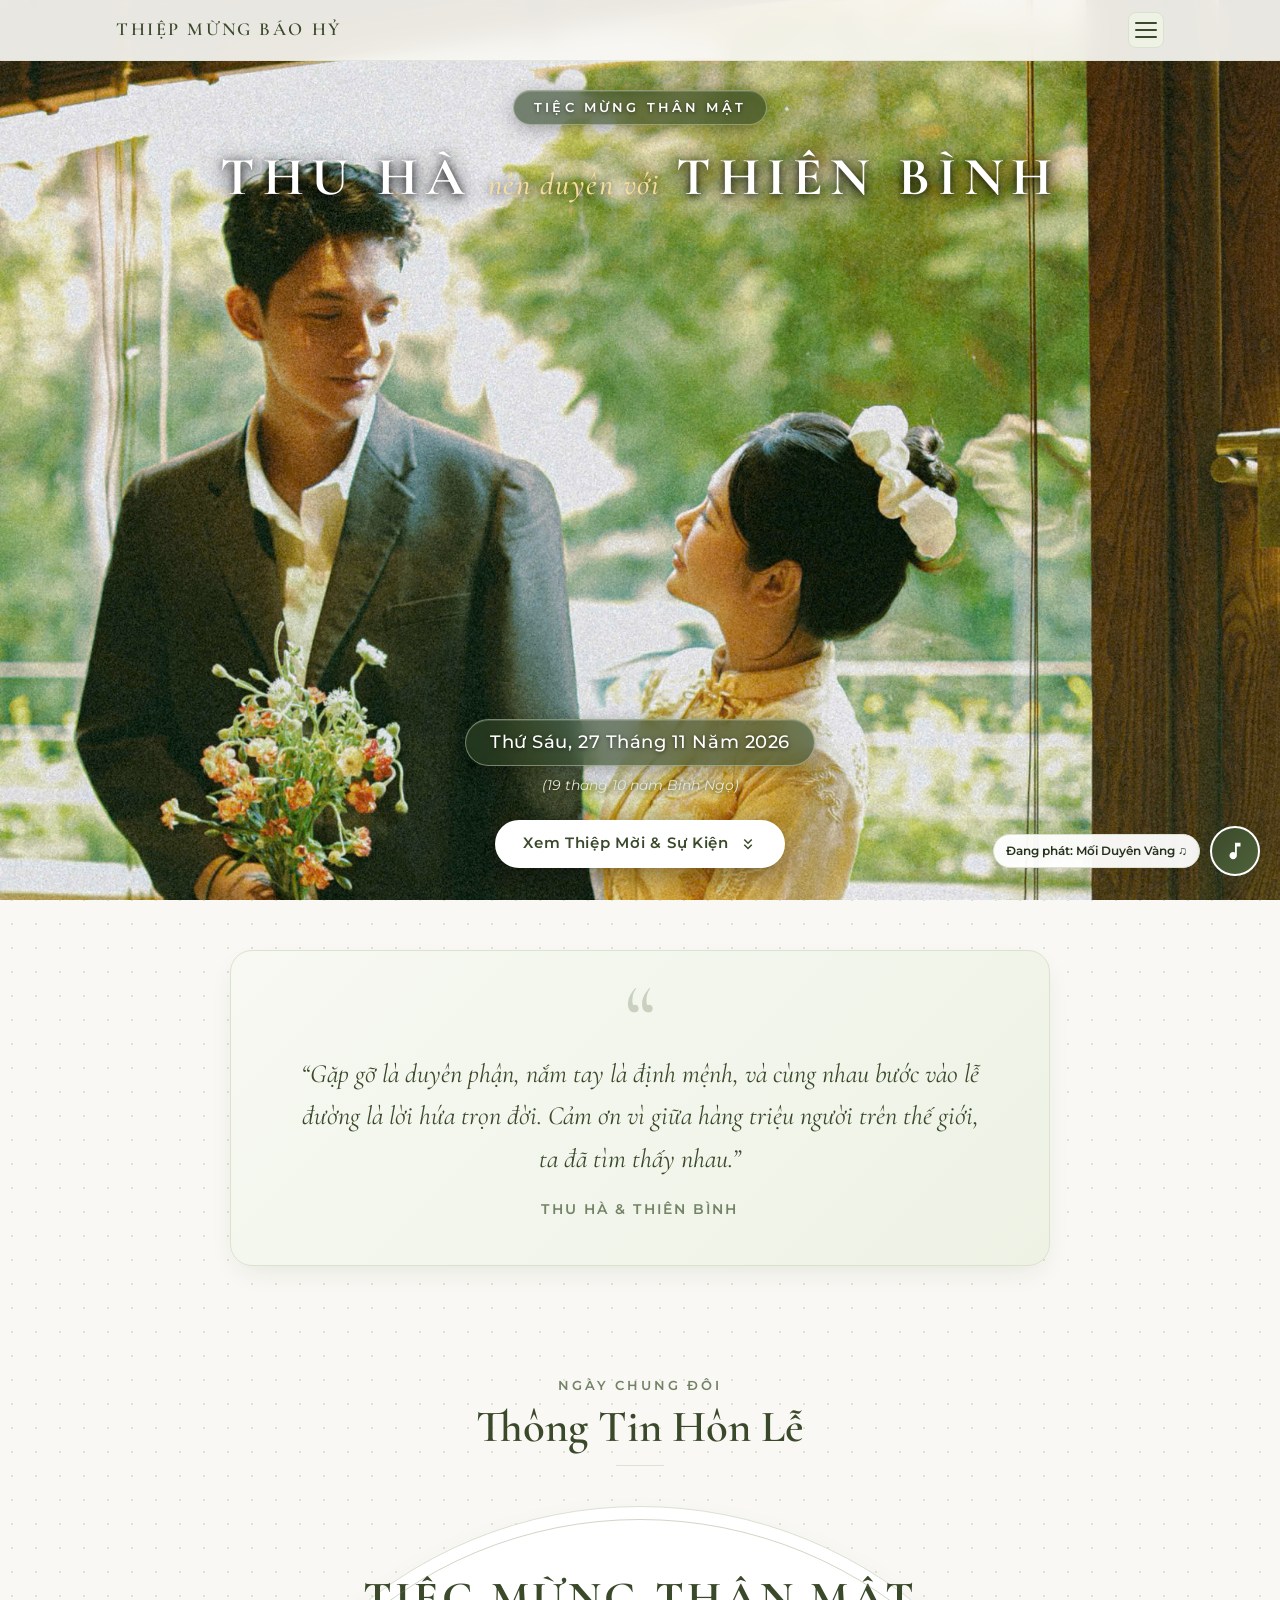
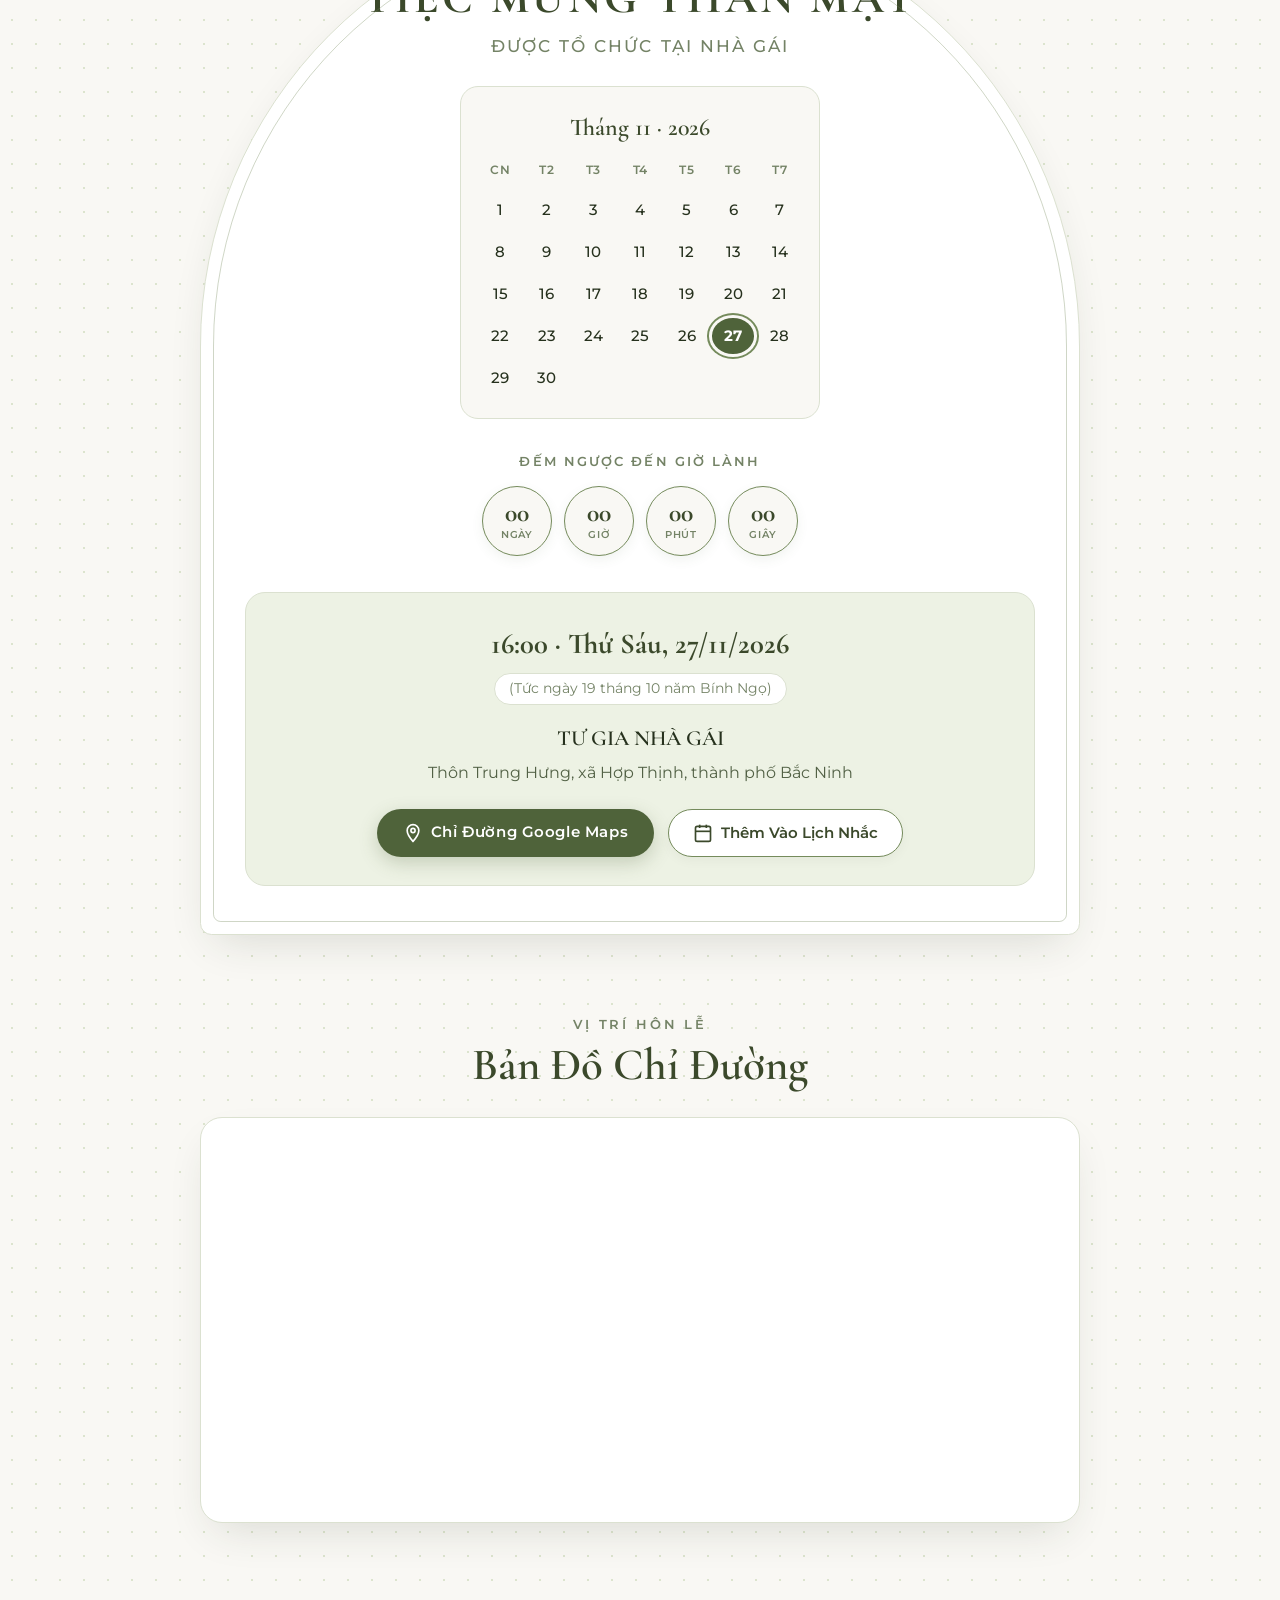
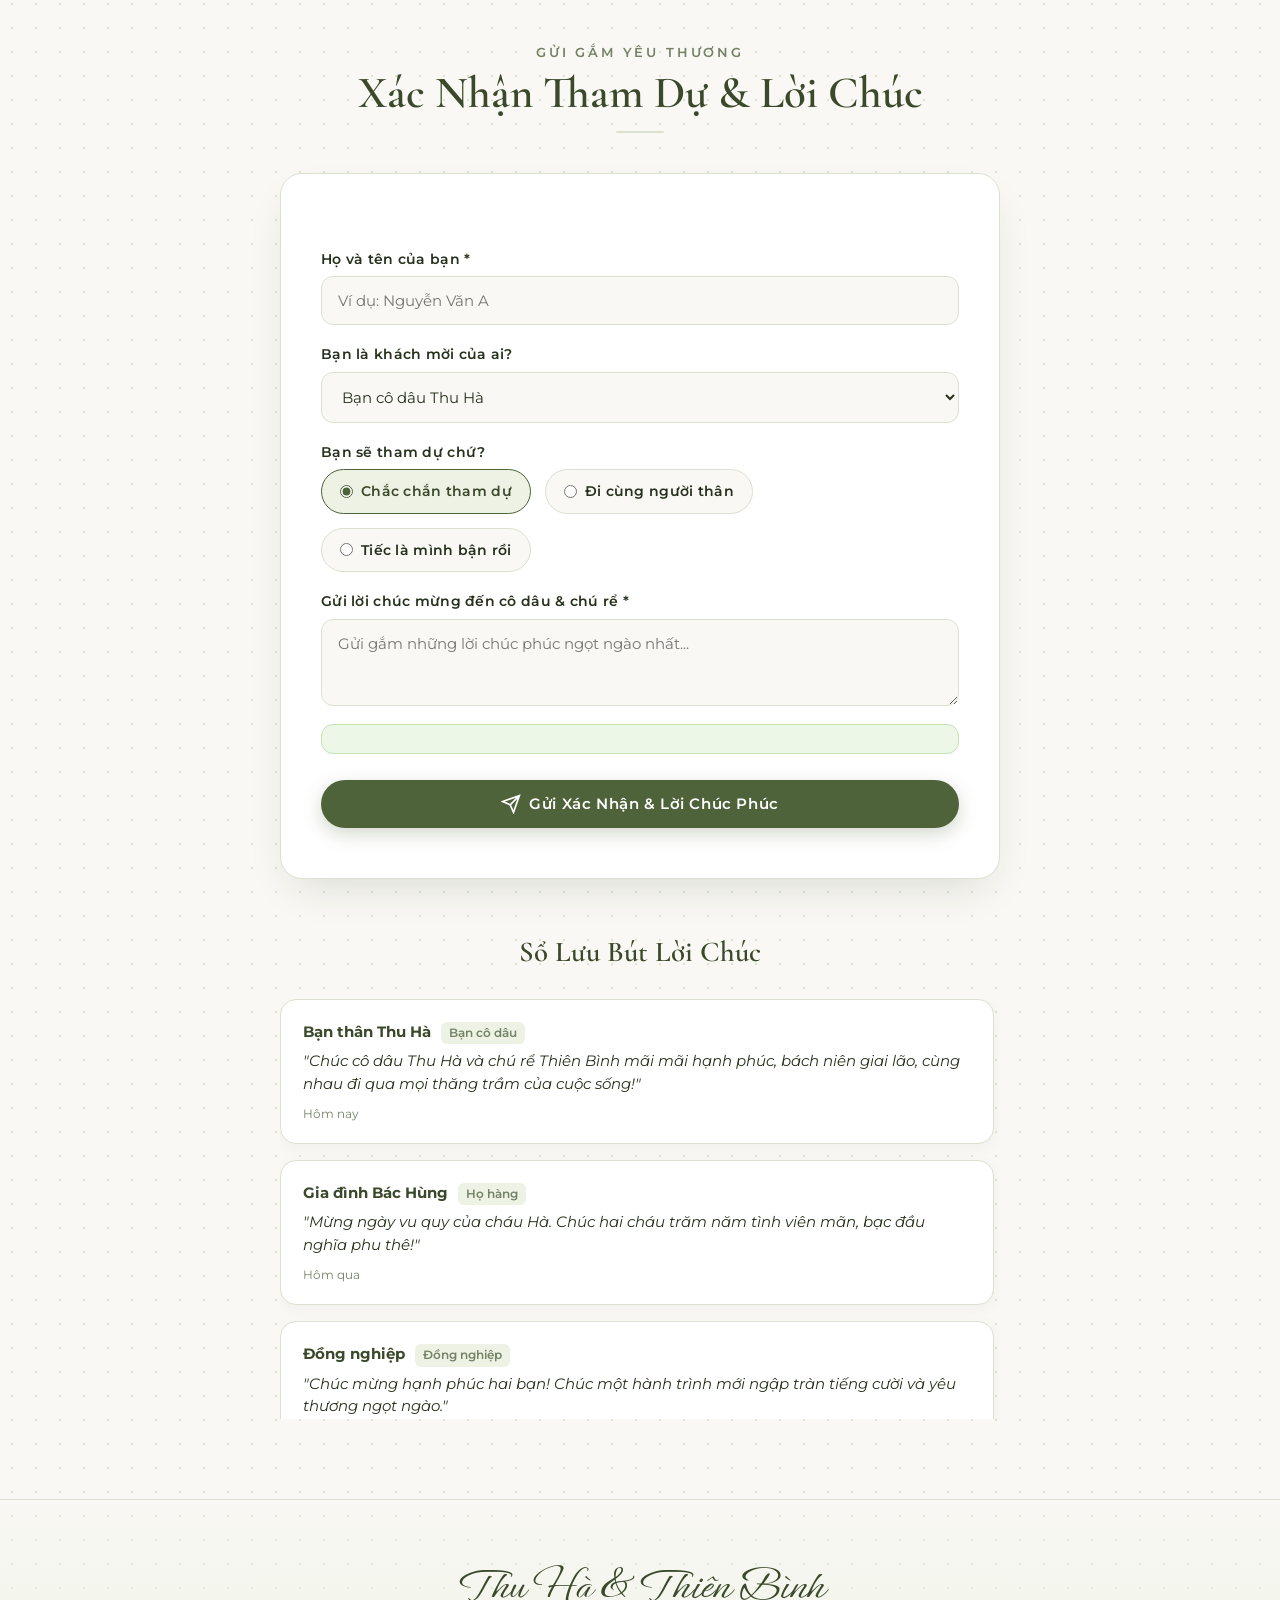
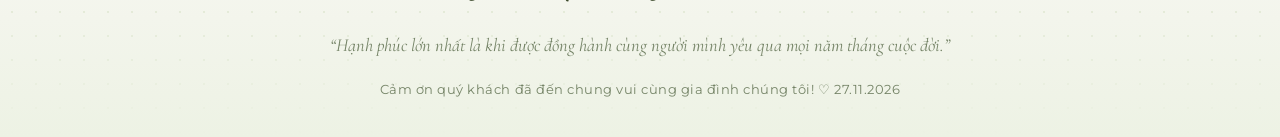
==== commit 5230ab32: "fix(time): cap nhat gio tiec mung tu 17:00 sang 16:00 ngay 27/11/2026 tai nha gai" ====
--- a/index.html
+++ b/index.html
@@ -8,10 +8,10 @@
   <title>Tiệc Mừng Thân Mật | Kiều Thu Hà &amp; Nguyễn Hoàng Thiên Bình</title>
   
   <!-- SEO & Social OpenGraph (Zalo / Facebook / Messenger preview) -->
-  <meta name="description" content="Thiệp cưới Kiều Thu Hà &amp; Nguyễn Hoàng Thiên Bình. Trân trọng kính mời quý khách tham dự Tiệc Mừng Thân Mật tại Nhà Gái vào lúc 17:00 ngày 27/11/2026 tại Thôn Trung Hưng, Hợp Thịnh, Bắc Ninh.">
+  <meta name="description" content="Thiệp cưới Kiều Thu Hà &amp; Nguyễn Hoàng Thiên Bình. Trân trọng kính mời quý khách tham dự Tiệc Mừng Thân Mật tại Nhà Gái vào lúc 16:00 ngày 27/11/2026 tại Thôn Trung Hưng, Hợp Thịnh, Bắc Ninh.">
   <meta property="og:type" content="website">
   <meta property="og:title" content="Tiệc Mừng Thân Mật: Kiều Thu Hà &amp; Nguyễn Hoàng Thiên Bình">
-  <meta property="og:description" content="Trân trọng kính mời quý khách đến chung vui cùng gia đình chúng tôi vào lúc 17h00 ngày 27/11/2026.">
+  <meta property="og:description" content="Trân trọng kính mời quý khách đến chung vui cùng gia đình chúng tôi vào lúc 16h00 ngày 27/11/2026.">
   <meta property="og:image" content="img/hero-banner.jpg">
   <meta name="theme-color" content="#4f633a">
 
@@ -296,7 +296,7 @@
 
         <!-- Chi Tiết Giờ Giấc & Địa Điểm -->
         <div class="ceremony-details-box">
-          <div class="ceremony-time-large">17:00 · Thứ Sáu, 27/11/2026</div>
+          <div class="ceremony-time-large">16:00 · Thứ Sáu, 27/11/2026</div>
           <div class="ceremony-lunar-highlight">(Tức ngày 19 tháng 10 năm Bính Ngọ)</div>
           
           <h4 class="ceremony-venue-name">TƯ GIA NHÀ GÁI</h4>
@@ -459,6 +459,6 @@
   </div>
 
   <!-- JavaScript -->
-  <script src="js/main.js?v=20261114_1255"></script>
+  <script src="js/main.js?v=20261114_1305"></script>
 </body>
 </html>
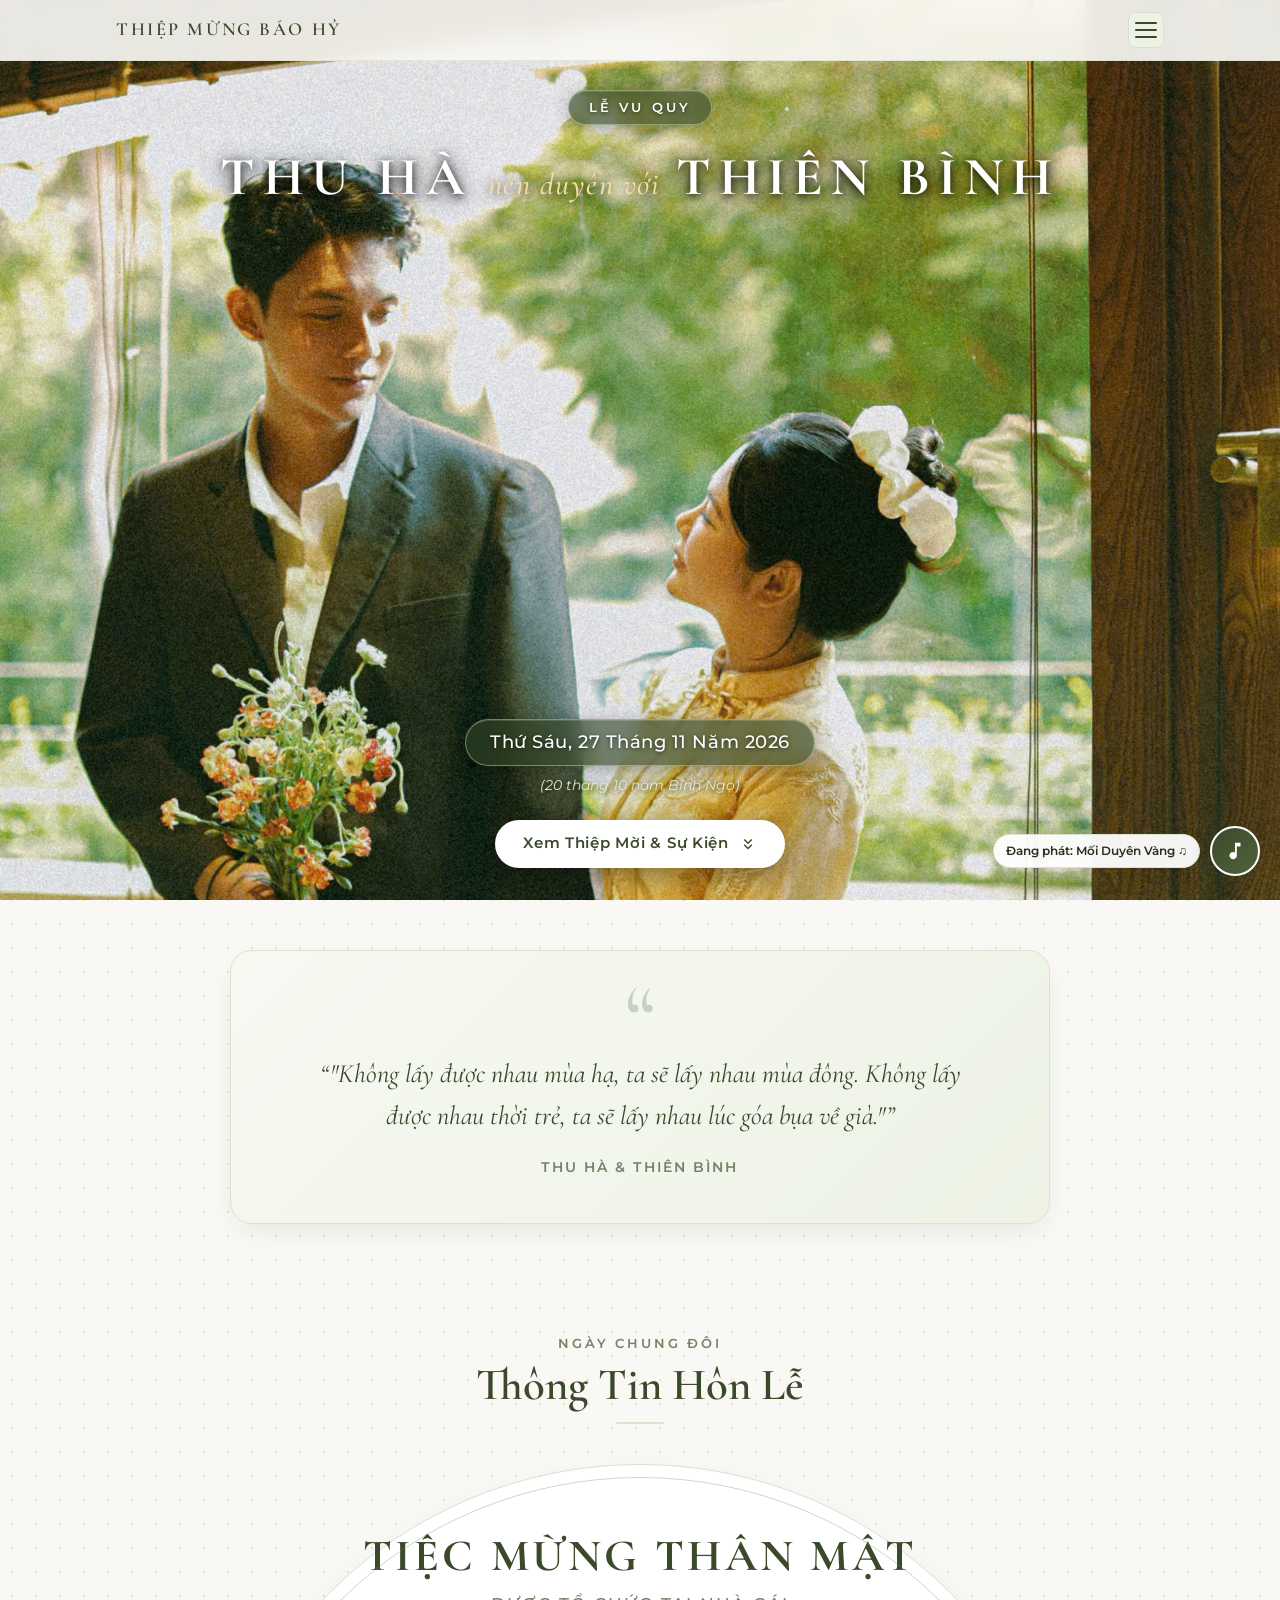
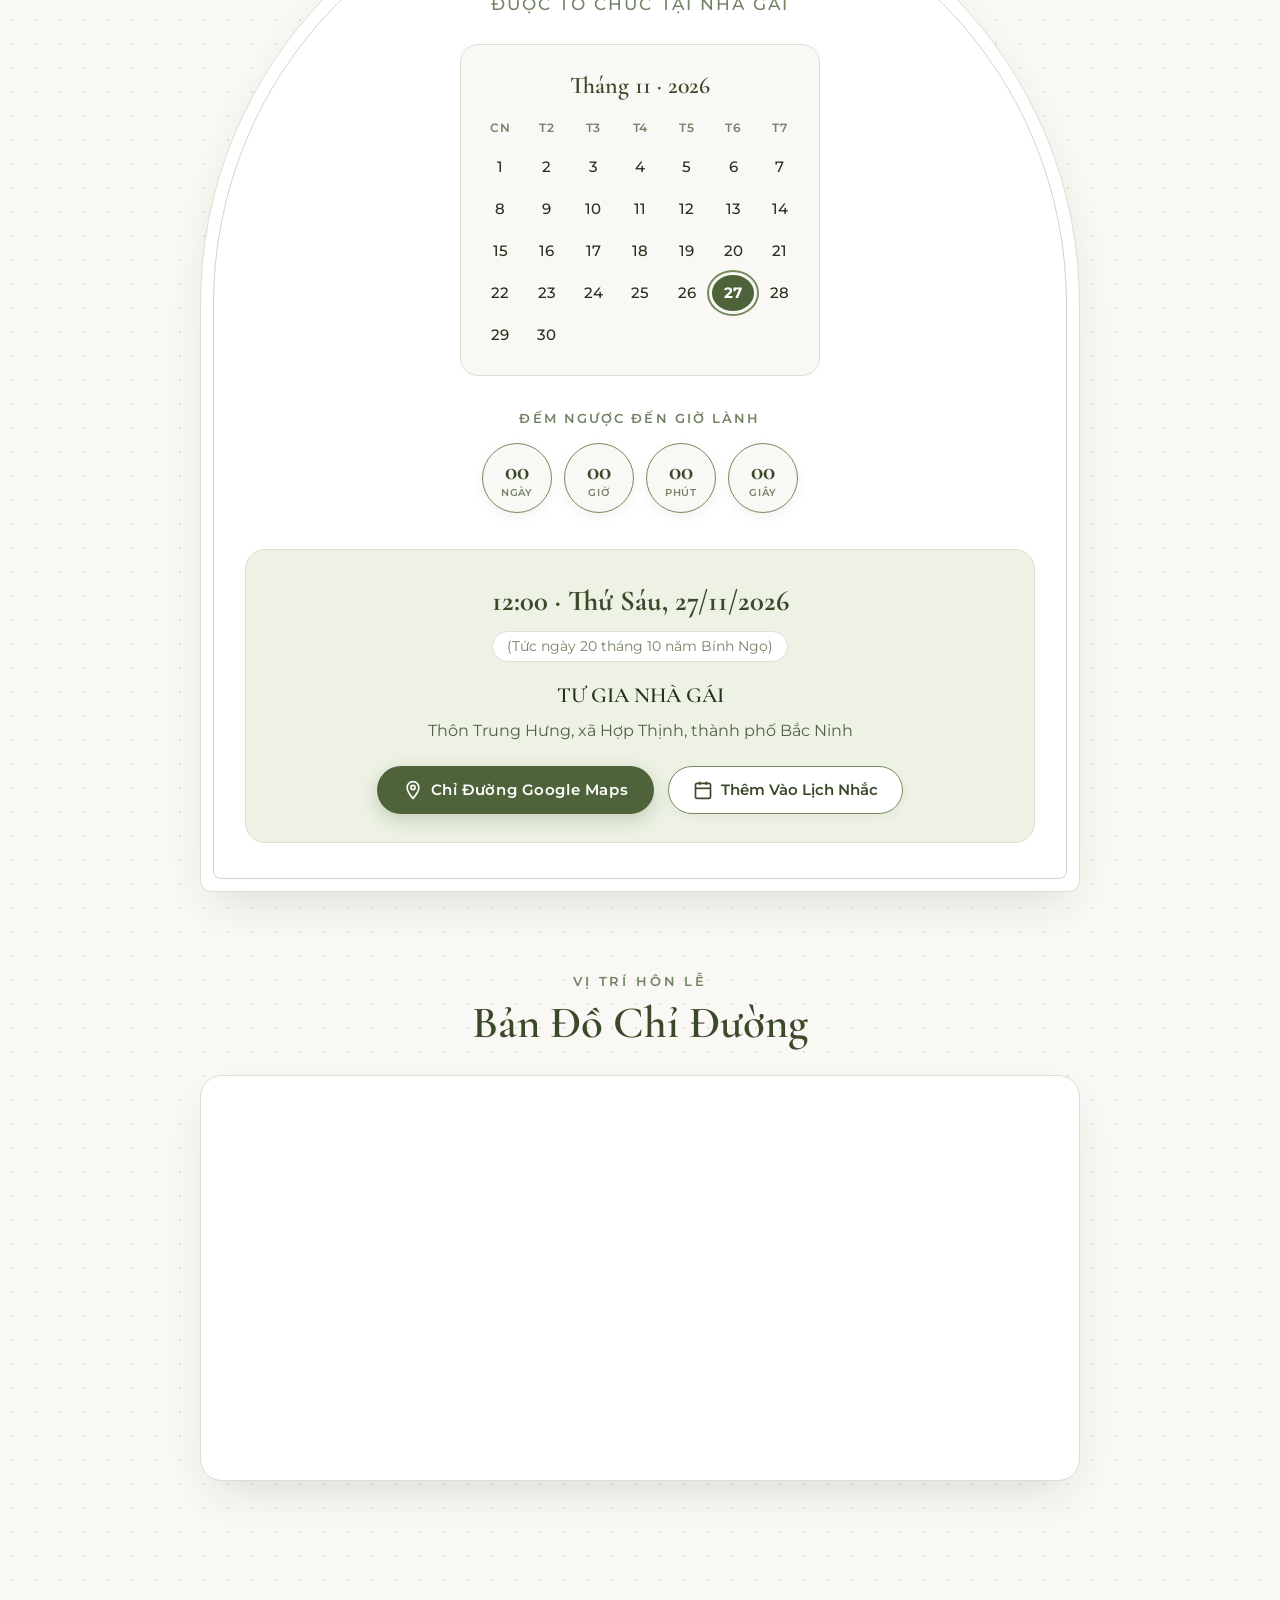
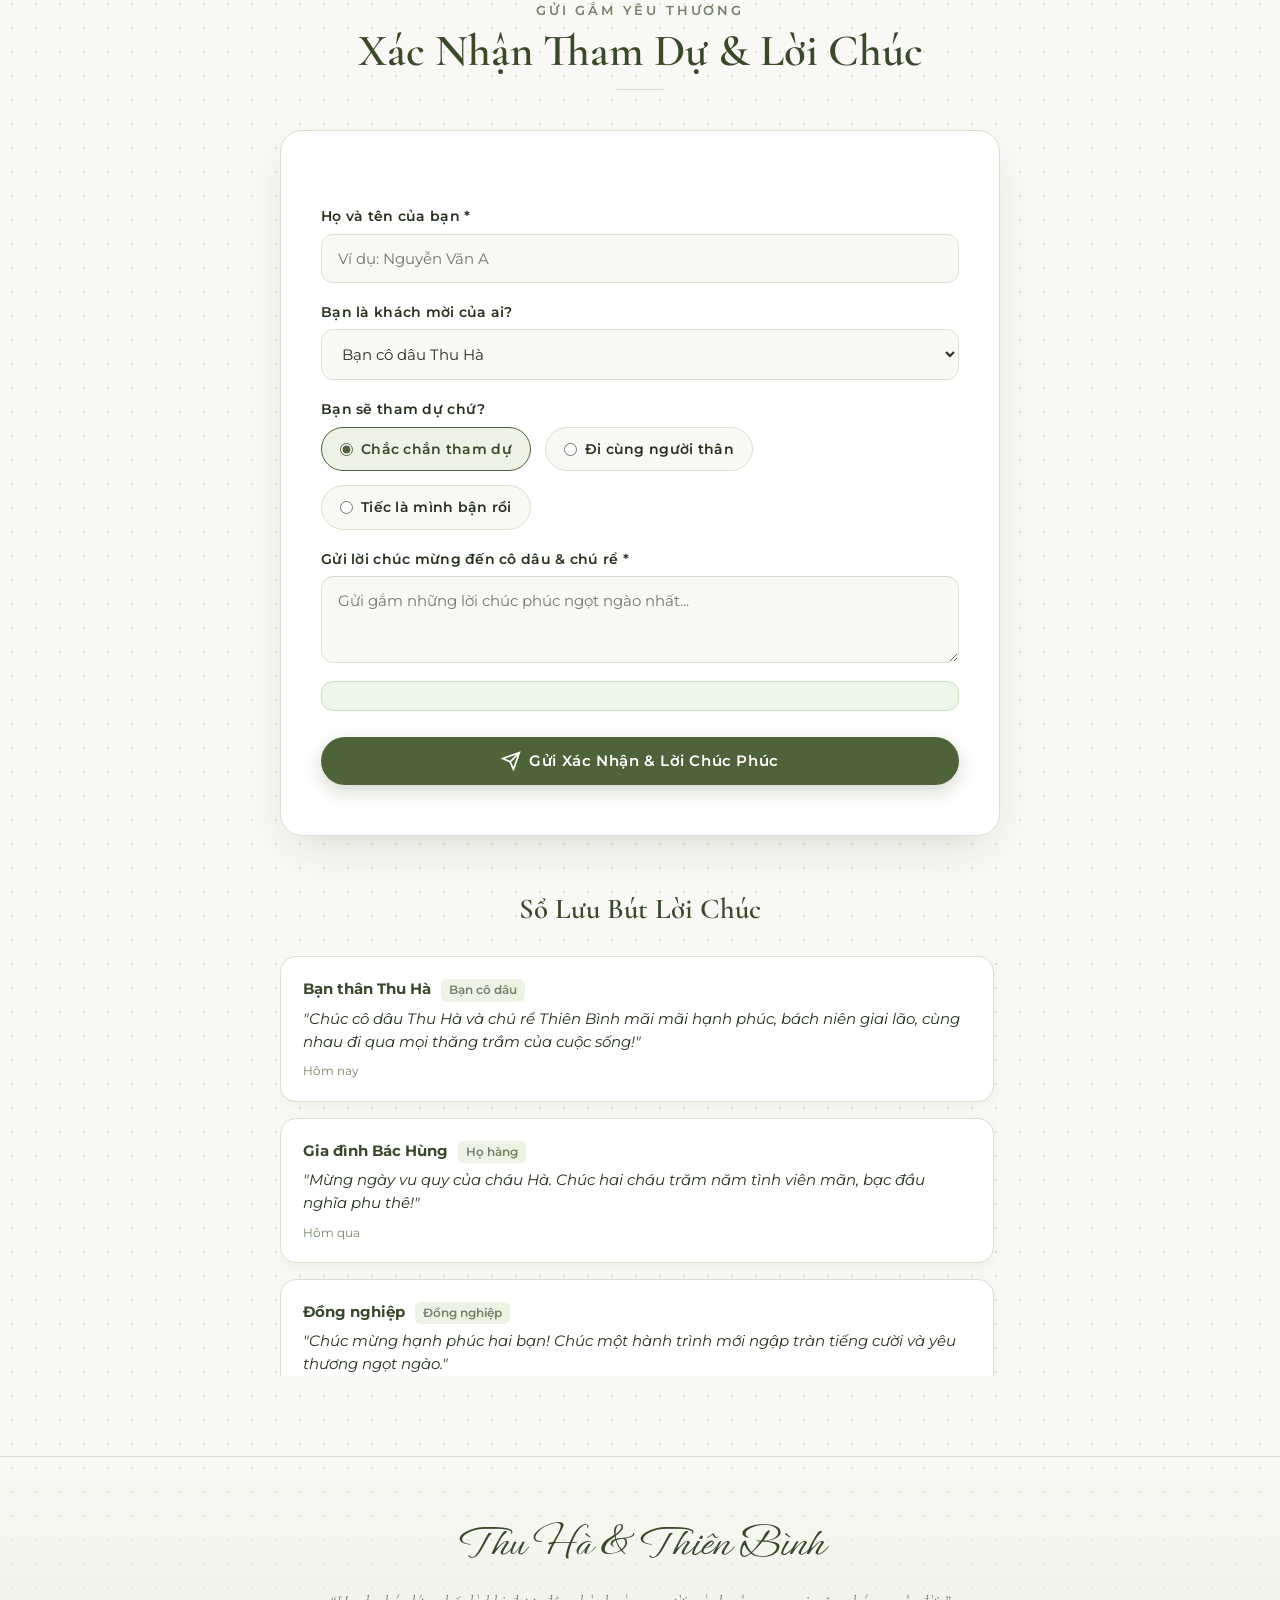
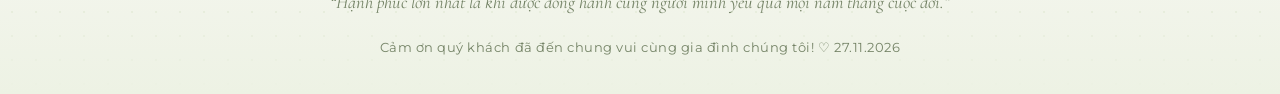
==== commit ab7a957d: "chore: sua title website gon thanh 'Thu Hà - Thiên Bình'" ====
--- a/index.html
+++ b/index.html
@@ -5,12 +5,12 @@
   <meta name="viewport" content="width=device-width, initial-scale=1.0, viewport-fit=cover">
   <meta http-equiv="X-UA-Compatible" content="IE=edge">
   
-  <title>Tiệc Mừng Thân Mật | Kiều Thu Hà &amp; Nguyễn Hoàng Thiên Bình</title>
+  <title>Thu Hà - Thiên Bình</title>
   
   <!-- SEO & Social OpenGraph (Zalo / Facebook / Messenger preview) -->
   <meta name="description" content="Thiệp cưới Kiều Thu Hà &amp; Nguyễn Hoàng Thiên Bình. Trân trọng kính mời quý khách tham dự Tiệc Mừng Thân Mật tại Nhà Gái vào lúc 16:00 ngày 27/11/2026 tại Thôn Trung Hưng, Hợp Thịnh, Bắc Ninh.">
   <meta property="og:type" content="website">
-  <meta property="og:title" content="Tiệc Mừng Thân Mật: Kiều Thu Hà &amp; Nguyễn Hoàng Thiên Bình">
+  <meta property="og:title" content="Thu Hà - Thiên Bình">
   <meta property="og:description" content="Trân trọng kính mời quý khách đến chung vui cùng gia đình chúng tôi vào lúc 16h00 ngày 27/11/2026.">
   <meta property="og:image" content="img/hero-banner.jpg">
   <meta name="theme-color" content="#4f633a">
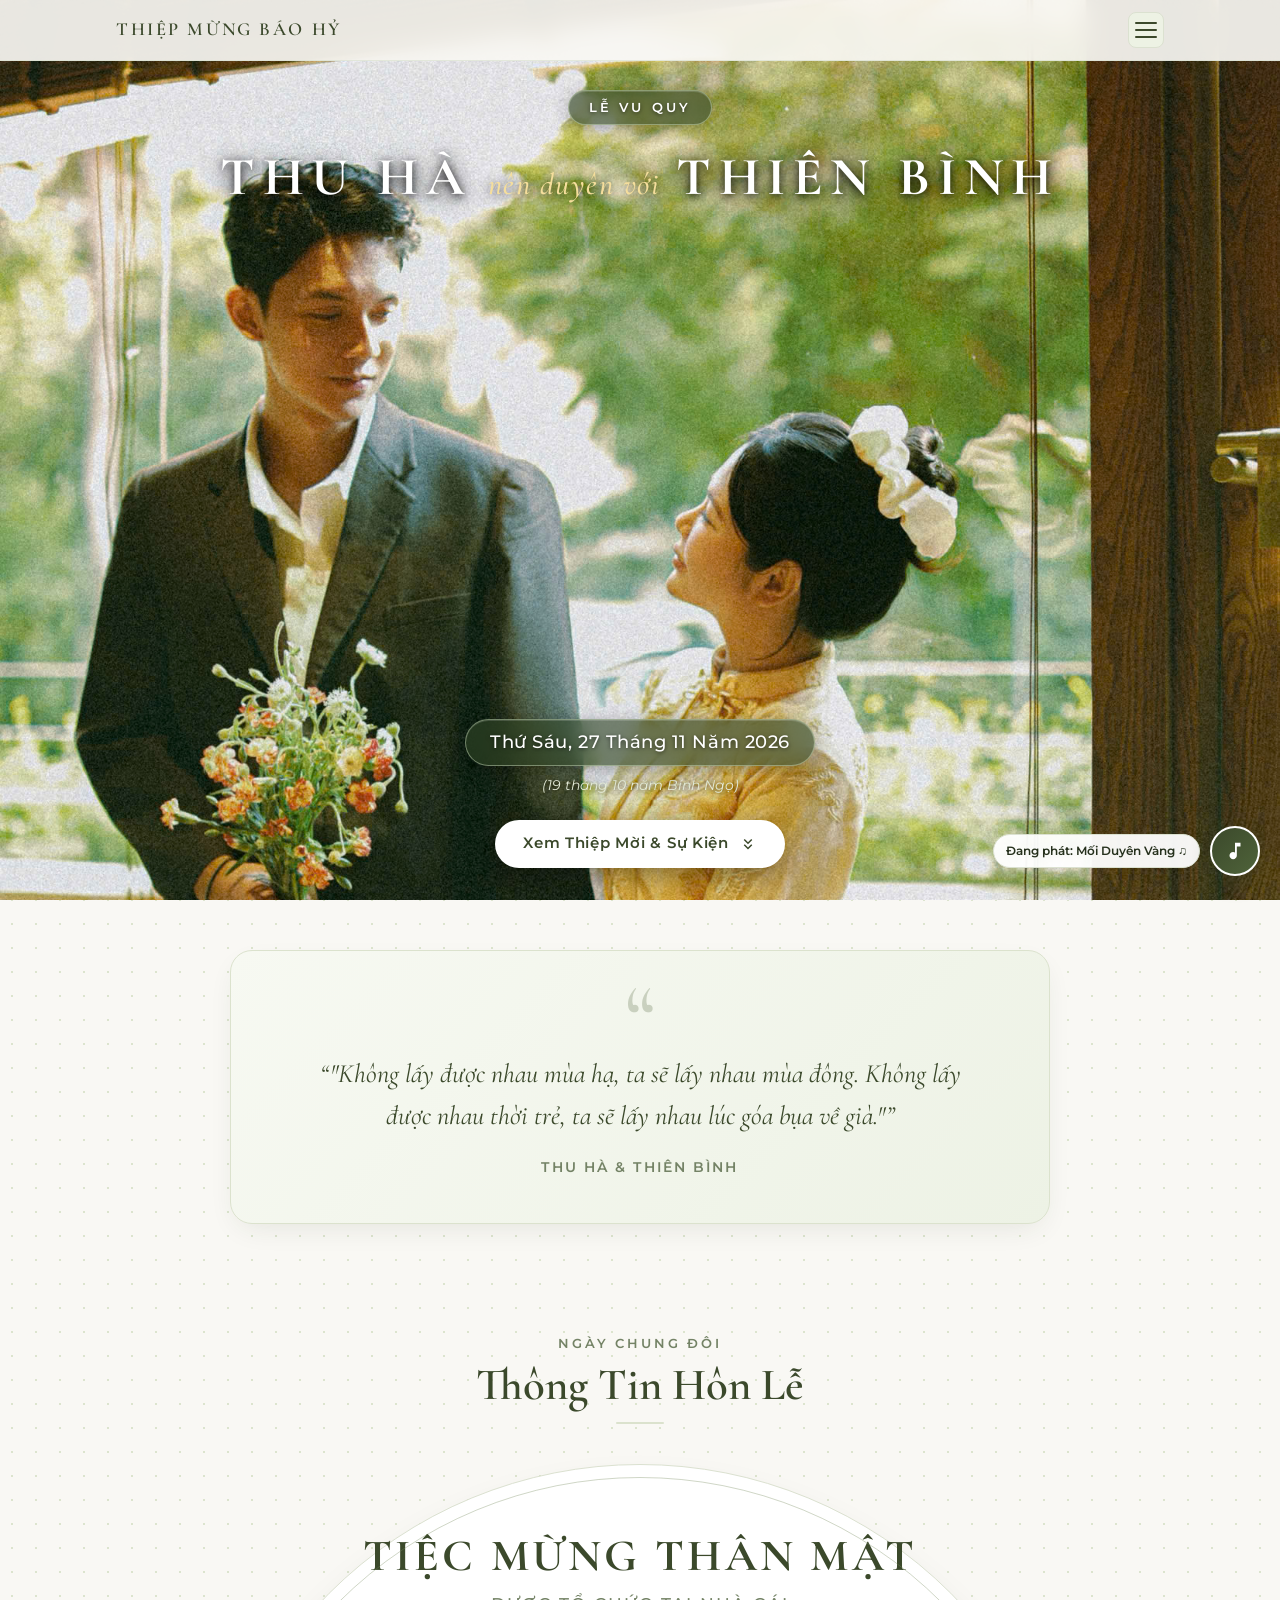
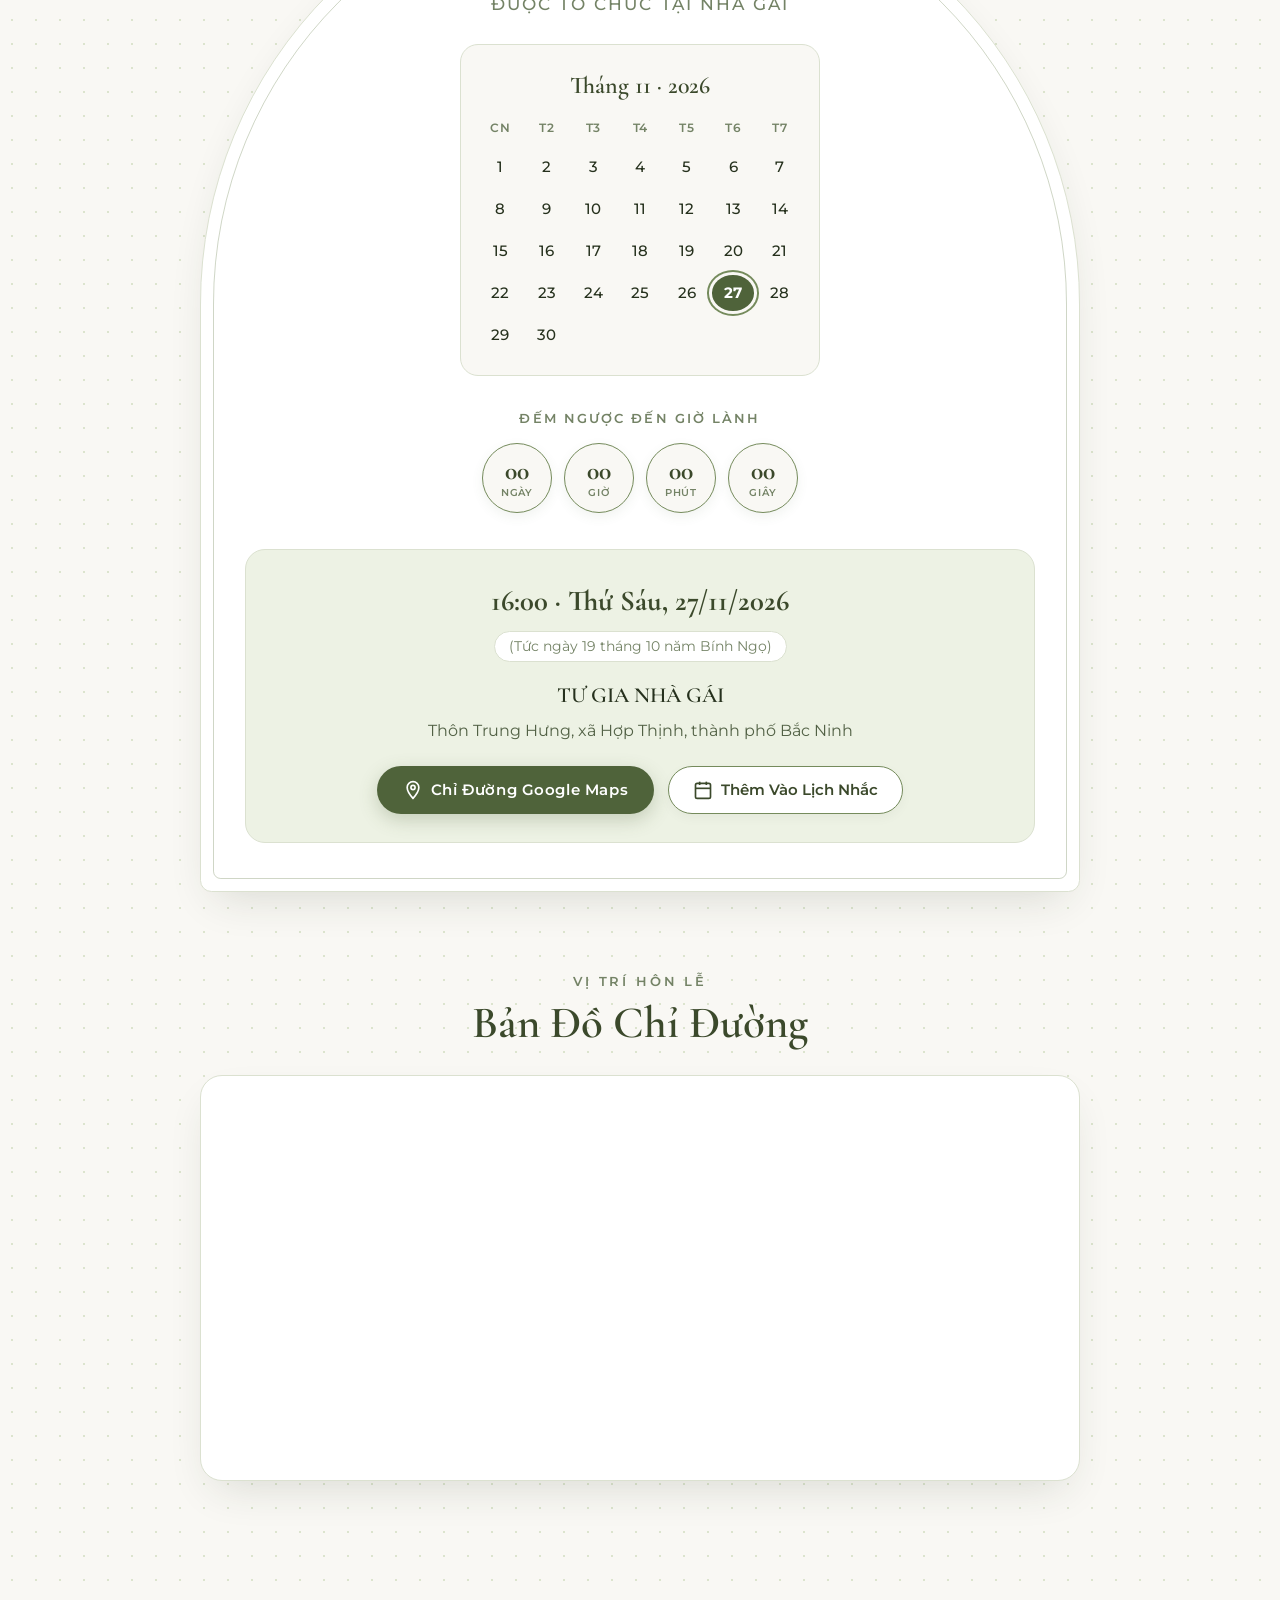
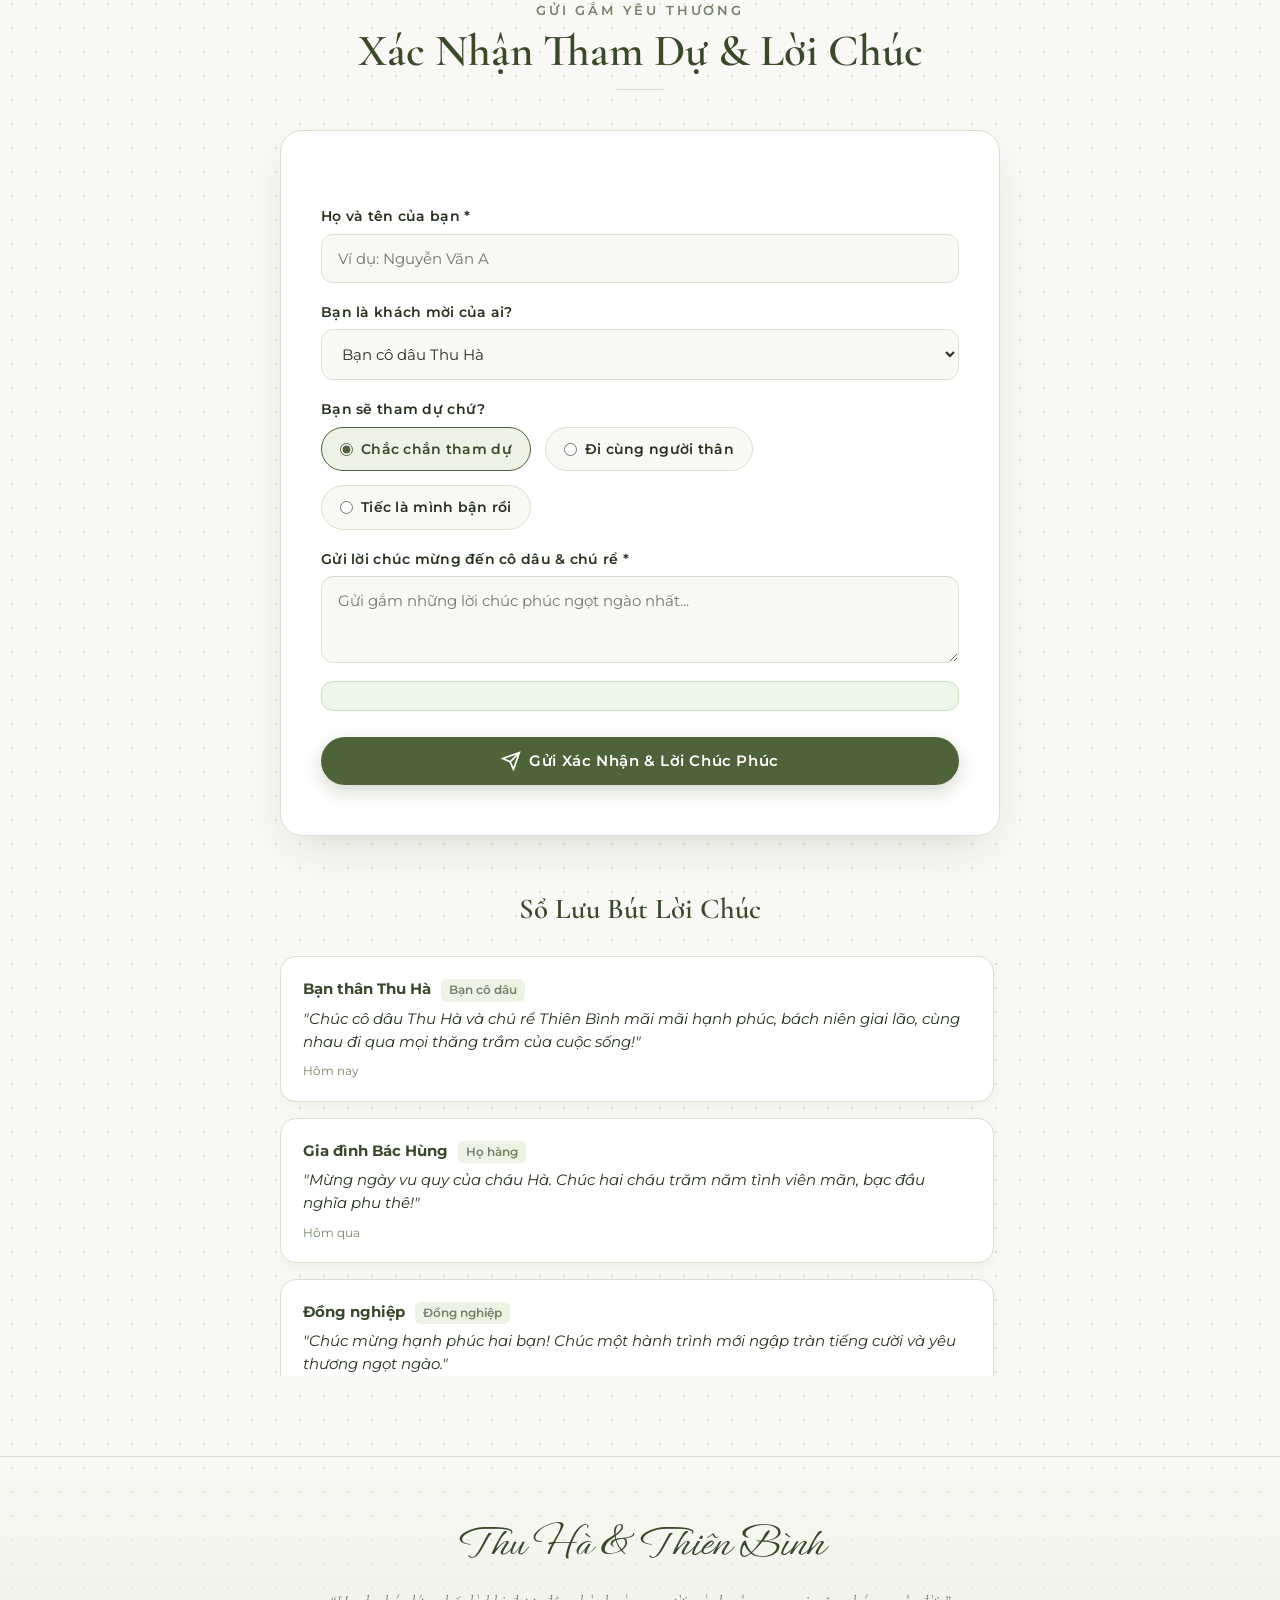
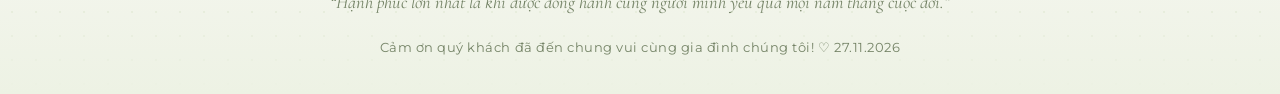
==== commit 52897d06: "fix(time): khoi phuc gio tiec 16:00 va ngay am 19/10 tren toan bo he thong du lieu" ====
--- a/index.html
+++ b/index.html
@@ -459,6 +459,6 @@
   </div>
 
   <!-- JavaScript -->
-  <script src="js/main.js?v=20261114_1305"></script>
+  <script src="js/main.js?v=20261114_1410"></script>
 </body>
 </html>
